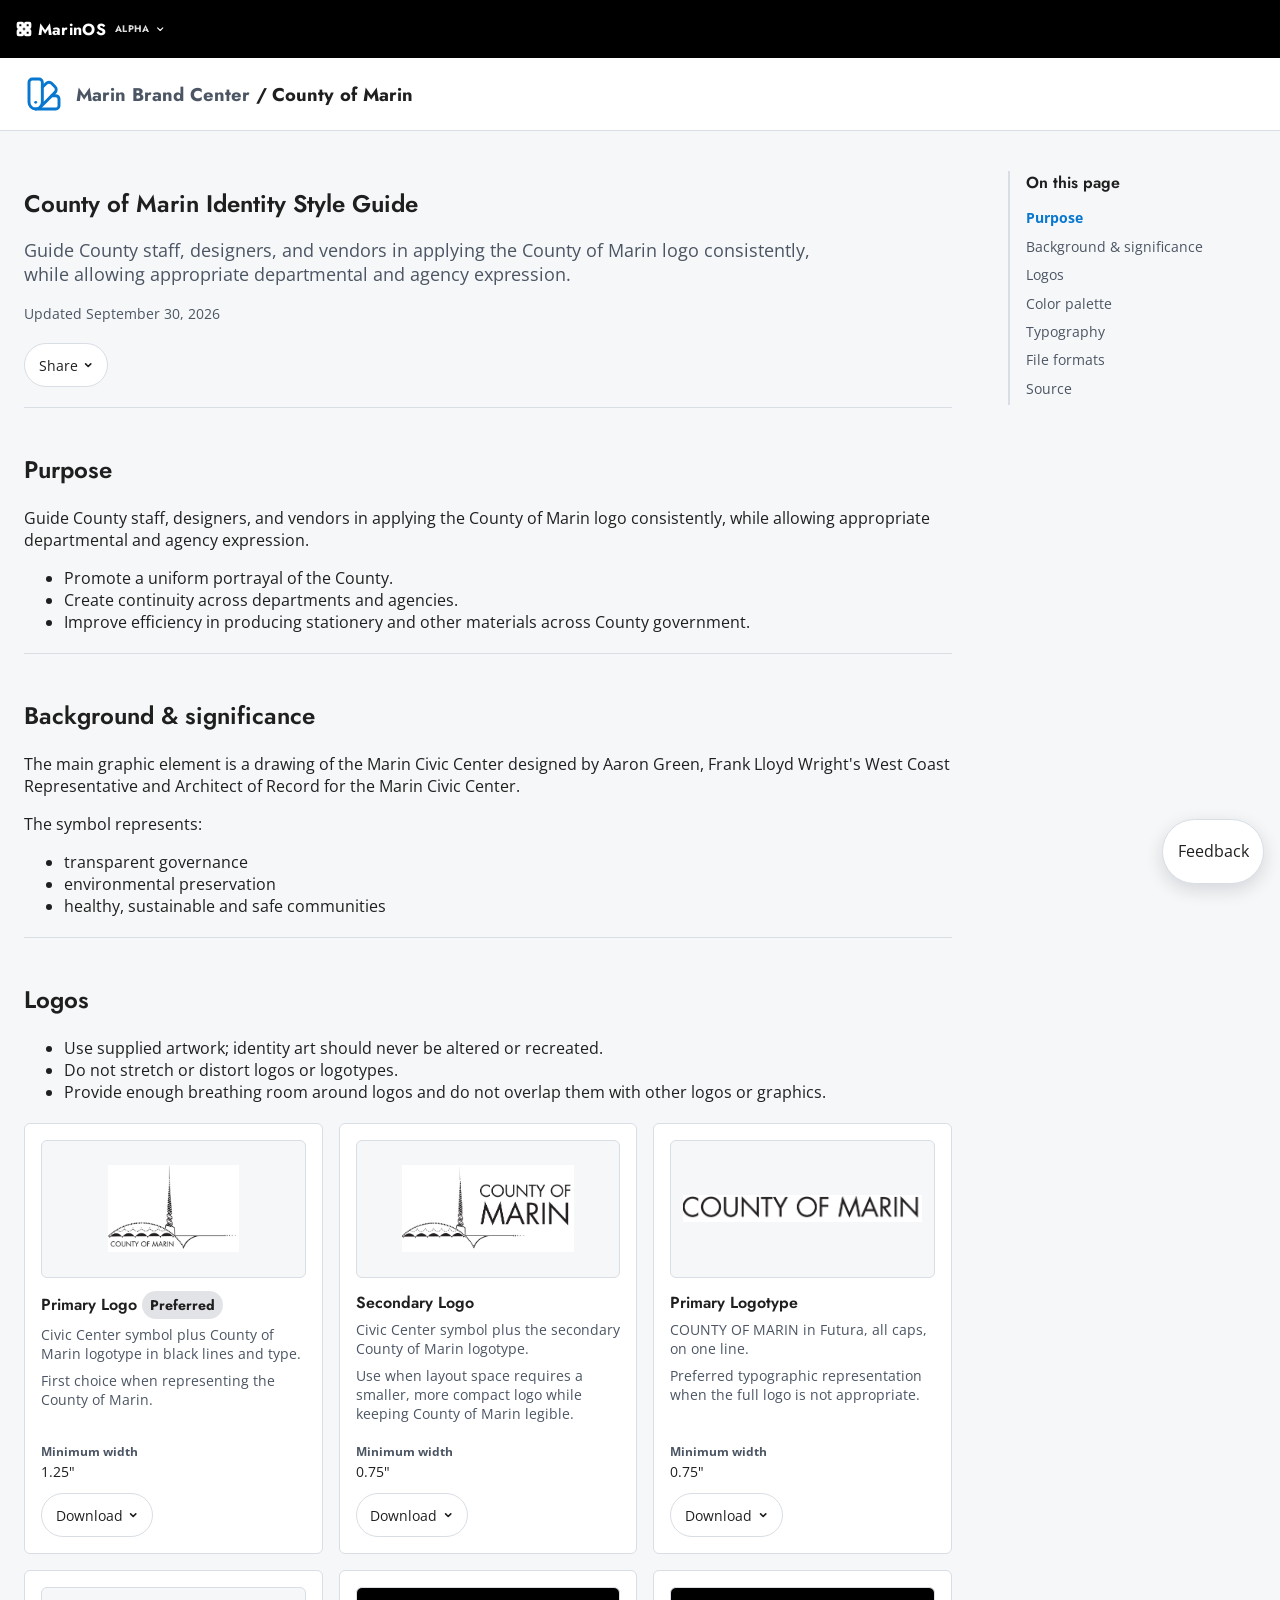
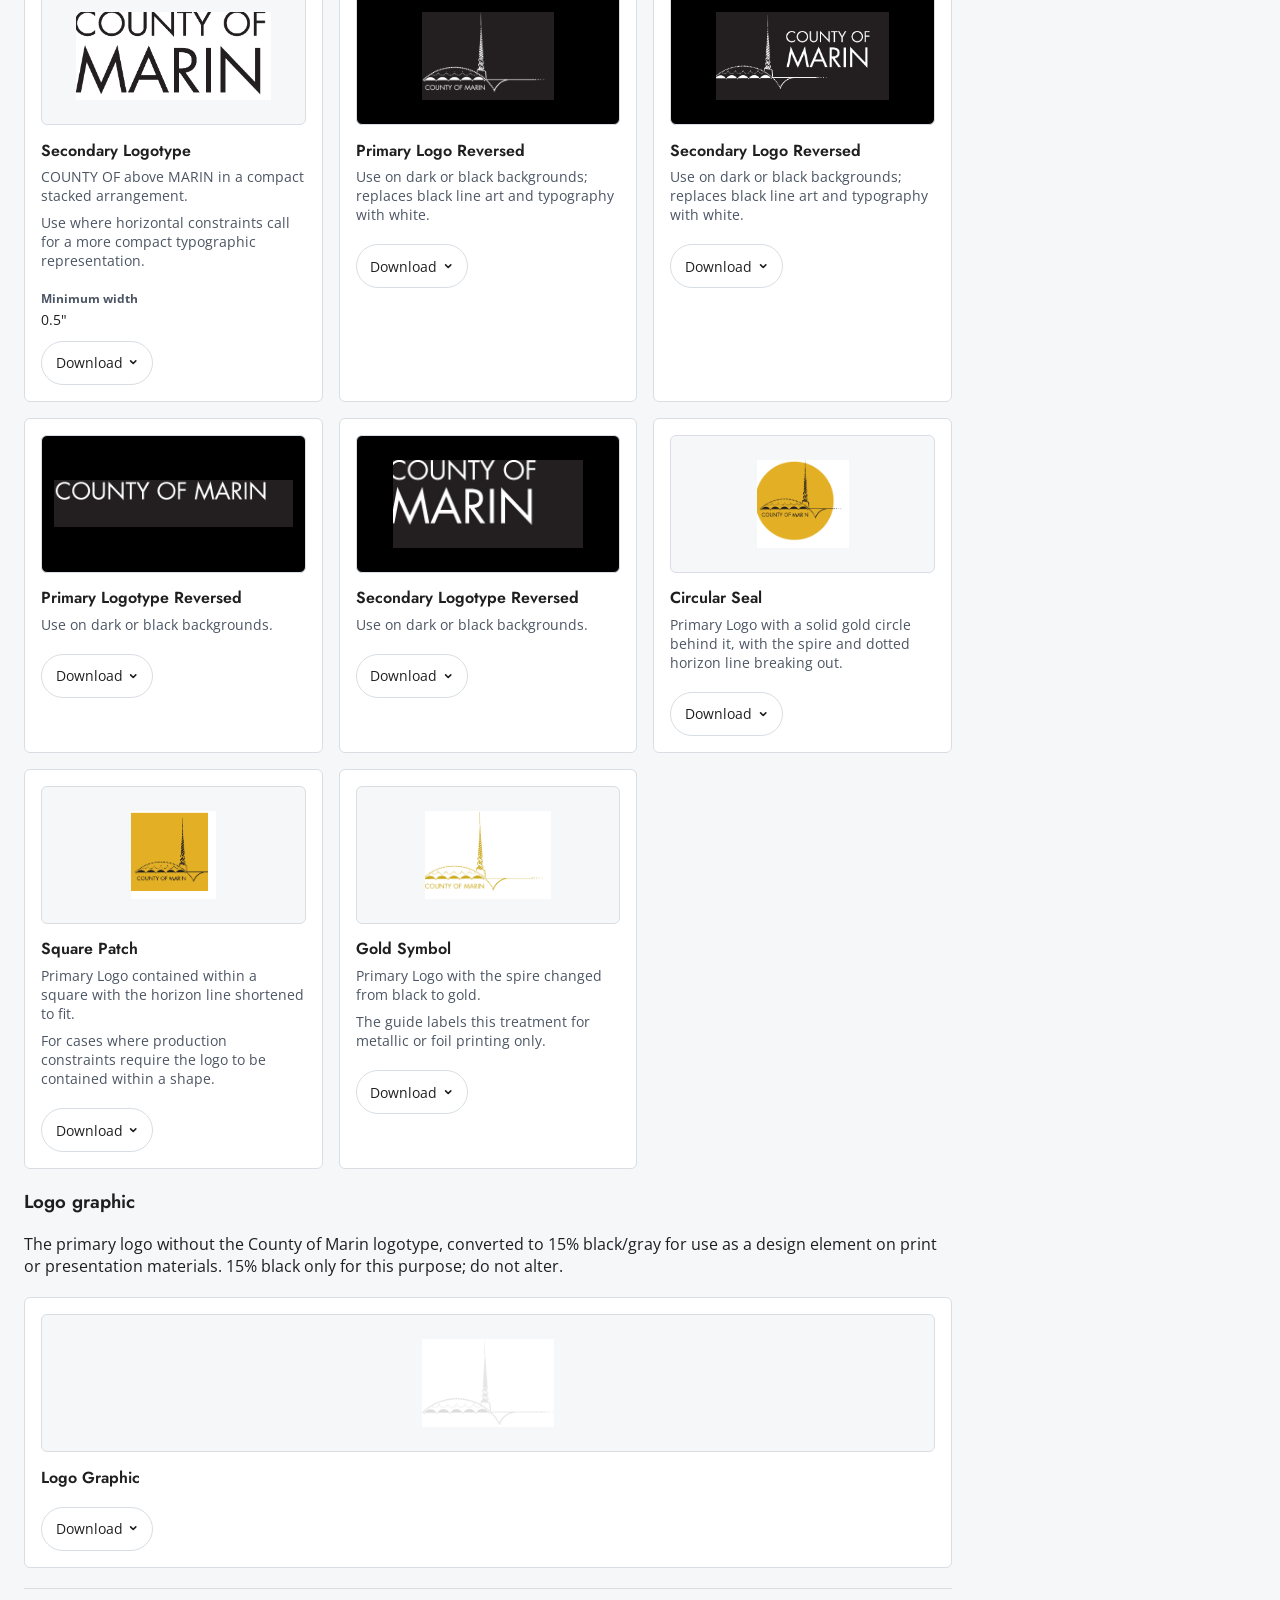
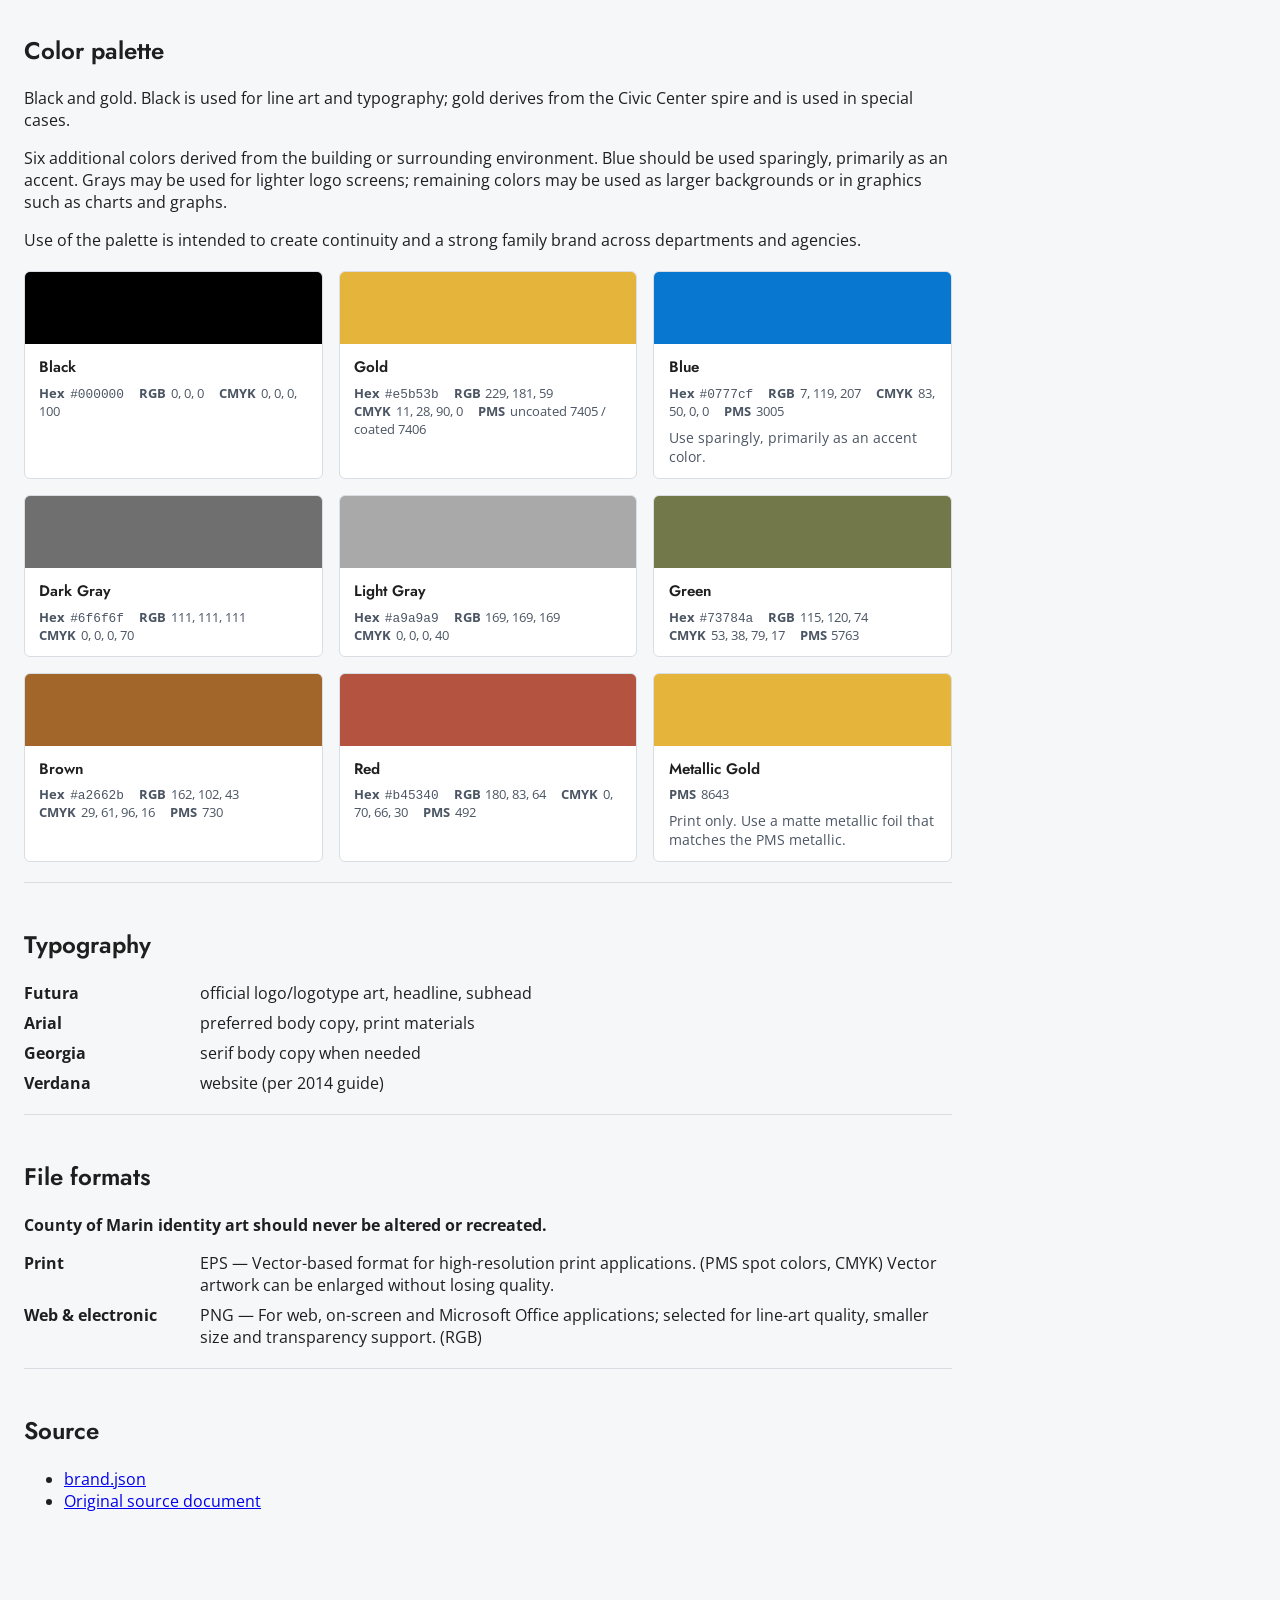
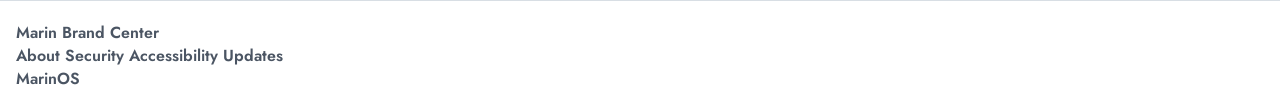
==== brands/county-of-marin/index.html @ 5fda163e "Add the Marin Brand Center app This app is a new home for Marin brand logos, colors, and fonts, buil" ====
<!doctype html>
<html lang="en">
  <head>
    <meta charset="utf-8">
    <meta name="viewport" content="width=device-width, initial-scale=1">
    <title>County of Marin | Marin Brand Center</title><link rel="icon" type="image/svg+xml" href="data:image/svg+xml,%3Csvg xmlns='http://www.w3.org/2000/svg' viewBox='0 0 48 48'%3E%3Crect width='48' height='48' rx='10' fill='%23000'/%3E%3Cg fill='none' stroke='%23e5b53b' stroke-width='3.2' stroke-linecap='round' stroke-linejoin='round' transform='translate(9,9) scale(1.25)'%3E%3Cpath d='M11 17a4 4 0 0 1-8 0V5a2 2 0 0 1 2-2h4a2 2 0 0 1 2 2Z'/%3E%3Cpath d='M16.7 13H19a2 2 0 0 1 2 2v4a2 2 0 0 1-2 2H7'/%3E%3Cpath d='M 7 17h.01'/%3E%3Cpath d='m11 8 2.3-2.3a2.4 2.4 0 0 1 3.404.004L18.6 7.6a2.4 2.4 0 0 1 .026 3.434L9.9 19.8'/%3E%3C/g%3E%3C/svg%3E">
    <meta name="description" content="Guide County staff, designers, and vendors in applying the County of Marin logo consistently, while allowing appropriate departmental and agency expression.">
    <link rel="stylesheet" href="../../vendor/pico.min.css">
    <link rel="stylesheet" href="../../shared/app-brand.css">
    <link rel="stylesheet" href="styles.css">
  </head>
  <body>
    <a class="skip-link" href="#main">Skip to main content</a>
    <div class="marinos-banner"><div class="marinos-banner__inner"><div class="menu marinos-menu"><button type="button" class="menu-toggle marinos-menu__toggle" aria-expanded="false" aria-controls="marinos-menu-panel"><span class="marinos-banner__icon" aria-hidden="true"><svg viewBox="0 0 24 24"><rect width="7" height="7" x="3" y="3" rx="1"/><rect width="7" height="7" x="14" y="3" rx="1"/><rect width="7" height="7" x="14" y="14" rx="1"/><rect width="7" height="7" x="3" y="14" rx="1"/></svg></span>MarinOS<sup>ALPHA</sup><svg class="menu-toggle__caret" aria-hidden="true" viewBox="0 0 24 24"><path d="m6 9 6 6 6-6"/></svg></button><div id="marinos-menu-panel" class="menu-panel marinos-menu__panel" hidden><a class="marinos-menu__all" href="https://marincountygov.github.io/marin-os/">Browse all in MarinOS</a></div></div></div></div>
    <header class="site-header"><div class="header-inner"><span class="docs-brand-icon" aria-hidden="true"><svg viewBox="0 0 24 24"><path d="M11 17a4 4 0 0 1-8 0V5a2 2 0 0 1 2-2h4a2 2 0 0 1 2 2Z"/><path d="M16.7 13H19a2 2 0 0 1 2 2v4a2 2 0 0 1-2 2H7"/><path d="M 7 17h.01"/><path d="m11 8 2.3-2.3a2.4 2.4 0 0 1 3.404.004L18.6 7.6a2.4 2.4 0 0 1 .026 3.434L9.9 19.8"/></svg></span><nav class="breadcrumb-nav" aria-label="Breadcrumb"><a href="../../index.html">Marin Brand Center</a> <span aria-hidden="true">/</span> County of Marin</nav></div></header>
    <main id="main" class="page" tabindex="-1">
      <div class="docs-layout">
        <article class="content">
          <h1 class="doc-title">County of Marin Identity Style Guide</h1>
          <p class="doc-description">Guide County staff, designers, and vendors in applying the County of Marin logo consistently, while allowing appropriate departmental and agency expression.</p>
          <p class="doc-updated">Updated September 30, 2026</p>
          <div class="doc-actions">
            <div class="menu">
              <button type="button" class="doc-action menu-toggle" aria-expanded="false" aria-controls="share-menu-panel">Share<svg class="menu-toggle__caret" aria-hidden="true" viewBox="0 0 16 16"><path d="M4 6l4 4 4-4"/></svg></button>
              <div id="share-menu-panel" class="menu-panel" hidden><button type="button" data-action="share">Copy link</button></div>
            </div>
            <span class="doc-action-status" role="status" aria-live="polite"></span>
          </div>

        <section class="section" id="overview">
          <h2>Purpose</h2>
          <p>Guide County staff, designers, and vendors in applying the County of Marin logo consistently, while allowing appropriate departmental and agency expression.</p>
          <ul>
            <li>Promote a uniform portrayal of the County.</li>
            <li>Create continuity across departments and agencies.</li>
            <li>Improve efficiency in producing stationery and other materials across County government.</li>
          </ul>
        </section>

        <section class="section" id="background">
          <h2>Background &amp; significance</h2>
          <p>The main graphic element is a drawing of the Marin Civic Center designed by Aaron Green, Frank Lloyd Wright's West Coast Representative and Architect of Record for the Marin Civic Center.</p>
          <p>The symbol represents:</p>
          <ul>
            <li>transparent governance</li>
            <li>environmental preservation</li>
            <li>healthy, sustainable and safe communities</li>
          </ul>
        </section>

        <section class="section" id="logos">
          <h2>Logos</h2>
          <ul>
            <li>Use supplied artwork; identity art should never be altered or recreated.</li>
            <li>Do not stretch or distort logos or logotypes.</li>
            <li>Provide enough breathing room around logos and do not overlap them with other logos or graphics.</li>
          </ul>
          <div class="logo-grid">
            <article class="logo-card">
              <div class="logo-card__preview">
                <img src="assets/reference-previews/primary-logo-reference.png" alt="Primary Logo preview" loading="lazy">
              </div>
              <h3>Primary Logo <span class="app-badge">Preferred</span></h3>
              <p>Civic Center symbol plus County of Marin logotype in black lines and type.</p>
              <p>First choice when representing the County of Marin.</p>
              <div class="logo-card__meta">
                <div class="logo-card__field"><span class="logo-card__label">Minimum width</span><span class="logo-card__value">1.25"</span></div>
              </div>
              
              <div class="menu logo-card__download">
                <button type="button" class="doc-action menu-toggle" aria-expanded="false" aria-controls="download-primary-logo-panel">Download<svg class="menu-toggle__caret" aria-hidden="true" viewBox="0 0 16 16"><path d="M4 6l4 4 4-4"/></svg></button>
                <div id="download-primary-logo-panel" class="menu-panel" hidden>
                  <a href="assets/reference-previews/primary-logo-reference.png" download aria-label="Download Primary Logo as PNG">PNG</a>
                </div>
              </div>
            </article>
            <article class="logo-card">
              <div class="logo-card__preview">
                <img src="assets/reference-previews/secondary-logo-reference.png" alt="Secondary Logo preview" loading="lazy">
              </div>
              <h3>Secondary Logo</h3>
              <p>Civic Center symbol plus the secondary County of Marin logotype.</p>
              <p>Use when layout space requires a smaller, more compact logo while keeping County of Marin legible.</p>
              <div class="logo-card__meta">
                <div class="logo-card__field"><span class="logo-card__label">Minimum width</span><span class="logo-card__value">0.75"</span></div>
              </div>
              
              <div class="menu logo-card__download">
                <button type="button" class="doc-action menu-toggle" aria-expanded="false" aria-controls="download-secondary-logo-panel">Download<svg class="menu-toggle__caret" aria-hidden="true" viewBox="0 0 16 16"><path d="M4 6l4 4 4-4"/></svg></button>
                <div id="download-secondary-logo-panel" class="menu-panel" hidden>
                  <a href="assets/reference-previews/secondary-logo-reference.png" download aria-label="Download Secondary Logo as PNG">PNG</a>
                </div>
              </div>
            </article>
            <article class="logo-card">
              <div class="logo-card__preview">
                <img src="assets/reference-previews/primary-logotype-reference.png" alt="Primary Logotype preview" loading="lazy">
              </div>
              <h3>Primary Logotype</h3>
              <p>COUNTY OF MARIN in Futura, all caps, on one line.</p>
              <p>Preferred typographic representation when the full logo is not appropriate.</p>
              <div class="logo-card__meta">
                <div class="logo-card__field"><span class="logo-card__label">Minimum width</span><span class="logo-card__value">0.75"</span></div>
              </div>
              
              <div class="menu logo-card__download">
                <button type="button" class="doc-action menu-toggle" aria-expanded="false" aria-controls="download-primary-logotype-panel">Download<svg class="menu-toggle__caret" aria-hidden="true" viewBox="0 0 16 16"><path d="M4 6l4 4 4-4"/></svg></button>
                <div id="download-primary-logotype-panel" class="menu-panel" hidden>
                  <a href="assets/reference-previews/primary-logotype-reference.png" download aria-label="Download Primary Logotype as PNG">PNG</a>
                </div>
              </div>
            </article>
            <article class="logo-card">
              <div class="logo-card__preview">
                <img src="assets/reference-previews/secondary-logotype-reference.png" alt="Secondary Logotype preview" loading="lazy">
              </div>
              <h3>Secondary Logotype</h3>
              <p>COUNTY OF above MARIN in a compact stacked arrangement.</p>
              <p>Use where horizontal constraints call for a more compact typographic representation.</p>
              <div class="logo-card__meta">
                <div class="logo-card__field"><span class="logo-card__label">Minimum width</span><span class="logo-card__value">0.5"</span></div>
              </div>
              
              <div class="menu logo-card__download">
                <button type="button" class="doc-action menu-toggle" aria-expanded="false" aria-controls="download-secondary-logotype-panel">Download<svg class="menu-toggle__caret" aria-hidden="true" viewBox="0 0 16 16"><path d="M4 6l4 4 4-4"/></svg></button>
                <div id="download-secondary-logotype-panel" class="menu-panel" hidden>
                  <a href="assets/reference-previews/secondary-logotype-reference.png" download aria-label="Download Secondary Logotype as PNG">PNG</a>
                </div>
              </div>
            </article>
            <article class="logo-card">
              <div class="logo-card__preview logo-card__preview--reversed">
                <img src="assets/reference-previews/primary-logo-reversed-reference.png" alt="Primary Logo Reversed preview" loading="lazy">
              </div>
              <h3>Primary Logo Reversed</h3>
              
              <p>Use on dark or black backgrounds; replaces black line art and typography with white.</p>
              
              <div class="menu logo-card__download">
                <button type="button" class="doc-action menu-toggle" aria-expanded="false" aria-controls="download-primary-logo-reversed-panel">Download<svg class="menu-toggle__caret" aria-hidden="true" viewBox="0 0 16 16"><path d="M4 6l4 4 4-4"/></svg></button>
                <div id="download-primary-logo-reversed-panel" class="menu-panel" hidden>
                  <a href="assets/reference-previews/primary-logo-reversed-reference.png" download aria-label="Download Primary Logo Reversed as PNG">PNG</a>
                </div>
              </div>
            </article>
            <article class="logo-card">
              <div class="logo-card__preview logo-card__preview--reversed">
                <img src="assets/reference-previews/secondary-logo-reversed-reference.png" alt="Secondary Logo Reversed preview" loading="lazy">
              </div>
              <h3>Secondary Logo Reversed</h3>
              
              <p>Use on dark or black backgrounds; replaces black line art and typography with white.</p>
              
              <div class="menu logo-card__download">
                <button type="button" class="doc-action menu-toggle" aria-expanded="false" aria-controls="download-secondary-logo-reversed-panel">Download<svg class="menu-toggle__caret" aria-hidden="true" viewBox="0 0 16 16"><path d="M4 6l4 4 4-4"/></svg></button>
                <div id="download-secondary-logo-reversed-panel" class="menu-panel" hidden>
                  <a href="assets/reference-previews/secondary-logo-reversed-reference.png" download aria-label="Download Secondary Logo Reversed as PNG">PNG</a>
                </div>
              </div>
            </article>
            <article class="logo-card">
              <div class="logo-card__preview logo-card__preview--reversed">
                <img src="assets/reference-previews/primary-logotype-reversed-reference.png" alt="Primary Logotype Reversed preview" loading="lazy">
              </div>
              <h3>Primary Logotype Reversed</h3>
              
              <p>Use on dark or black backgrounds.</p>
              
              <div class="menu logo-card__download">
                <button type="button" class="doc-action menu-toggle" aria-expanded="false" aria-controls="download-primary-logotype-reversed-panel">Download<svg class="menu-toggle__caret" aria-hidden="true" viewBox="0 0 16 16"><path d="M4 6l4 4 4-4"/></svg></button>
                <div id="download-primary-logotype-reversed-panel" class="menu-panel" hidden>
                  <a href="assets/reference-previews/primary-logotype-reversed-reference.png" download aria-label="Download Primary Logotype Reversed as PNG">PNG</a>
                </div>
              </div>
            </article>
            <article class="logo-card">
              <div class="logo-card__preview logo-card__preview--reversed">
                <img src="assets/reference-previews/secondary-logotype-reversed-reference.png" alt="Secondary Logotype Reversed preview" loading="lazy">
              </div>
              <h3>Secondary Logotype Reversed</h3>
              
              <p>Use on dark or black backgrounds.</p>
              
              <div class="menu logo-card__download">
                <button type="button" class="doc-action menu-toggle" aria-expanded="false" aria-controls="download-secondary-logotype-reversed-panel">Download<svg class="menu-toggle__caret" aria-hidden="true" viewBox="0 0 16 16"><path d="M4 6l4 4 4-4"/></svg></button>
                <div id="download-secondary-logotype-reversed-panel" class="menu-panel" hidden>
                  <a href="assets/reference-previews/secondary-logotype-reversed-reference.png" download aria-label="Download Secondary Logotype Reversed as PNG">PNG</a>
                </div>
              </div>
            </article>
            <article class="logo-card">
              <div class="logo-card__preview">
                <img src="assets/reference-previews/circular-seal-reference.png" alt="Circular Seal preview" loading="lazy">
              </div>
              <h3>Circular Seal</h3>
              <p>Primary Logo with a solid gold circle behind it, with the spire and dotted horizon line breaking out.</p>
              
              
              <div class="menu logo-card__download">
                <button type="button" class="doc-action menu-toggle" aria-expanded="false" aria-controls="download-circular-seal-panel">Download<svg class="menu-toggle__caret" aria-hidden="true" viewBox="0 0 16 16"><path d="M4 6l4 4 4-4"/></svg></button>
                <div id="download-circular-seal-panel" class="menu-panel" hidden>
                  <a href="assets/reference-previews/circular-seal-reference.png" download aria-label="Download Circular Seal as PNG">PNG</a>
                </div>
              </div>
            </article>
            <article class="logo-card">
              <div class="logo-card__preview">
                <img src="assets/reference-previews/square-patch-reference.png" alt="Square Patch preview" loading="lazy">
              </div>
              <h3>Square Patch</h3>
              <p>Primary Logo contained within a square with the horizon line shortened to fit.</p>
              <p>For cases where production constraints require the logo to be contained within a shape.</p>
              
              <div class="menu logo-card__download">
                <button type="button" class="doc-action menu-toggle" aria-expanded="false" aria-controls="download-square-patch-panel">Download<svg class="menu-toggle__caret" aria-hidden="true" viewBox="0 0 16 16"><path d="M4 6l4 4 4-4"/></svg></button>
                <div id="download-square-patch-panel" class="menu-panel" hidden>
                  <a href="assets/reference-previews/square-patch-reference.png" download aria-label="Download Square Patch as PNG">PNG</a>
                </div>
              </div>
            </article>
            <article class="logo-card">
              <div class="logo-card__preview">
                <img src="assets/reference-previews/gold-symbol-reference.png" alt="Gold Symbol preview" loading="lazy">
              </div>
              <h3>Gold Symbol</h3>
              <p>Primary Logo with the spire changed from black to gold.</p>
              <p>The guide labels this treatment for metallic or foil printing only.</p>
              
              <div class="menu logo-card__download">
                <button type="button" class="doc-action menu-toggle" aria-expanded="false" aria-controls="download-gold-symbol-panel">Download<svg class="menu-toggle__caret" aria-hidden="true" viewBox="0 0 16 16"><path d="M4 6l4 4 4-4"/></svg></button>
                <div id="download-gold-symbol-panel" class="menu-panel" hidden>
                  <a href="assets/reference-previews/gold-symbol-reference.png" download aria-label="Download Gold Symbol as PNG">PNG</a>
                </div>
              </div>
            </article>
          </div>
          <h3>Logo graphic</h3>
          <p>The primary logo without the County of Marin logotype, converted to 15% black/gray for use as a design element on print or presentation materials. 15% black only for this purpose; do not alter.</p>
          <div class="logo-grid">
            <article class="logo-card">
              <div class="logo-card__preview">
                <img src="assets/reference-previews/logo-graphic-reference.png" alt="Logo Graphic preview" loading="lazy">
              </div>
              <h3>Logo Graphic</h3>
              
              <div class="menu logo-card__download">
                <button type="button" class="doc-action menu-toggle" aria-expanded="false" aria-controls="download-logo-graphic-panel">Download<svg class="menu-toggle__caret" aria-hidden="true" viewBox="0 0 16 16"><path d="M4 6l4 4 4-4"/></svg></button>
                <div id="download-logo-graphic-panel" class="menu-panel" hidden>
                  <a href="assets/reference-previews/logo-graphic-reference.png" download aria-label="Download Logo Graphic as PNG">PNG</a>
                </div>
              </div>
            </article>
          </div>
        </section>

        <section class="section" id="colors">
          <h2>Color palette</h2>
          <p>Black and gold. Black is used for line art and typography; gold derives from the Civic Center spire and is used in special cases.</p>
          <p>Six additional colors derived from the building or surrounding environment. Blue should be used sparingly, primarily as an accent. Grays may be used for lighter logo screens; remaining colors may be used as larger backgrounds or in graphics such as charts and graphs.</p>
          <p>Use of the palette is intended to create continuity and a strong family brand across departments and agencies.</p>
          <div class="swatch-grid">
          <div class="swatch">
            <div class="swatch__block" style="background:#000000"></div>
            <div class="swatch__meta">
              <h3>Black</h3>
              <dl>
                <dt>Hex</dt><dd><code>#000000</code></dd>
                <dt>RGB</dt><dd>0, 0, 0</dd>
                <dt>CMYK</dt><dd>0, 0, 0, 100</dd>
                
              </dl>
              
            </div>
          </div>
          <div class="swatch">
            <div class="swatch__block" style="background:#e5b53b"></div>
            <div class="swatch__meta">
              <h3>Gold</h3>
              <dl>
                <dt>Hex</dt><dd><code>#e5b53b</code></dd>
                <dt>RGB</dt><dd>229, 181, 59</dd>
                <dt>CMYK</dt><dd>11, 28, 90, 0</dd>
                <dt>PMS</dt><dd>uncoated 7405 / coated 7406</dd>
              </dl>
              
            </div>
          </div>
          <div class="swatch">
            <div class="swatch__block" style="background:#0777cf"></div>
            <div class="swatch__meta">
              <h3>Blue</h3>
              <dl>
                <dt>Hex</dt><dd><code>#0777cf</code></dd>
                <dt>RGB</dt><dd>7, 119, 207</dd>
                <dt>CMYK</dt><dd>83, 50, 0, 0</dd>
                <dt>PMS</dt><dd>3005</dd>
              </dl>
              <p class="swatch__usage">Use sparingly, primarily as an accent color.</p>
            </div>
          </div>
          <div class="swatch">
            <div class="swatch__block" style="background:#6f6f6f"></div>
            <div class="swatch__meta">
              <h3>Dark Gray</h3>
              <dl>
                <dt>Hex</dt><dd><code>#6f6f6f</code></dd>
                <dt>RGB</dt><dd>111, 111, 111</dd>
                <dt>CMYK</dt><dd>0, 0, 0, 70</dd>
                
              </dl>
              
            </div>
          </div>
          <div class="swatch">
            <div class="swatch__block" style="background:#a9a9a9"></div>
            <div class="swatch__meta">
              <h3>Light Gray</h3>
              <dl>
                <dt>Hex</dt><dd><code>#a9a9a9</code></dd>
                <dt>RGB</dt><dd>169, 169, 169</dd>
                <dt>CMYK</dt><dd>0, 0, 0, 40</dd>
                
              </dl>
              
            </div>
          </div>
          <div class="swatch">
            <div class="swatch__block" style="background:#73784a"></div>
            <div class="swatch__meta">
              <h3>Green</h3>
              <dl>
                <dt>Hex</dt><dd><code>#73784a</code></dd>
                <dt>RGB</dt><dd>115, 120, 74</dd>
                <dt>CMYK</dt><dd>53, 38, 79, 17</dd>
                <dt>PMS</dt><dd>5763</dd>
              </dl>
              
            </div>
          </div>
          <div class="swatch">
            <div class="swatch__block" style="background:#a2662b"></div>
            <div class="swatch__meta">
              <h3>Brown</h3>
              <dl>
                <dt>Hex</dt><dd><code>#a2662b</code></dd>
                <dt>RGB</dt><dd>162, 102, 43</dd>
                <dt>CMYK</dt><dd>29, 61, 96, 16</dd>
                <dt>PMS</dt><dd>730</dd>
              </dl>
              
            </div>
          </div>
          <div class="swatch">
            <div class="swatch__block" style="background:#b45340"></div>
            <div class="swatch__meta">
              <h3>Red</h3>
              <dl>
                <dt>Hex</dt><dd><code>#b45340</code></dd>
                <dt>RGB</dt><dd>180, 83, 64</dd>
                <dt>CMYK</dt><dd>0, 70, 66, 30</dd>
                <dt>PMS</dt><dd>492</dd>
              </dl>
              
            </div>
          </div>
          <div class="swatch">
            <div class="swatch__block" style="background:#e5b53b"></div>
            <div class="swatch__meta">
              <h3>Metallic Gold</h3>
              <dl>
                <dt>PMS</dt><dd>8643</dd>
              </dl>
              <p class="swatch__usage">Print only. Use a matte metallic foil that matches the PMS metallic.</p>
            </div>
          </div>
          </div>
        </section>

        <section class="section" id="typography">
          <h2>Typography</h2>
          
          <dl class="details">
            <dt>Futura</dt><dd>official logo/logotype art, headline, subhead</dd>
            <dt>Arial</dt><dd>preferred body copy, print materials</dd>
            <dt>Georgia</dt><dd>serif body copy when needed</dd>
            <dt>Verdana</dt><dd>website (per 2014 guide)</dd>
          </dl>
        </section>

        <section class="section" id="file-formats">
          <h2>File formats</h2>
          <p><strong>County of Marin identity art should never be altered or recreated.</strong></p>
          <dl class="details">
            <dt>Print</dt><dd>EPS — Vector-based format for high-resolution print applications. (PMS spot colors, CMYK) Vector artwork can be enlarged without losing quality.</dd>
            <dt>Web &amp; electronic</dt><dd>PNG — For web, on-screen and Microsoft Office applications; selected for line-art quality, smaller size and transparency support. (RGB)</dd>
          </dl>
        </section>

        <section class="section" id="source">
          <h2>Source</h2>
          <ul>
            <li><a href="brand.json" download>brand.json</a></li>
            <li><a href="source-documents/county-of-marin-identity-style-guide-2014.pdf">Original source document</a></li>
            
          </ul>
        </section>
        </article>
        <aside class="toc" aria-label="On this page">
          <h2>On this page</h2>
          <ul>
            <li><a href="#overview">Purpose</a></li>
            <li><a href="#background">Background &amp; significance</a></li>
            <li><a href="#logos">Logos</a></li>
            <li><a href="#colors">Color palette</a></li>
            <li><a href="#typography">Typography</a></li>
            <li><a href="#file-formats">File formats</a></li>
            <li><a href="#source">Source</a></li>
          </ul>
        </aside>
      </div>
    </main>
    <footer class="app-footer" role="contentinfo">
      <div class="app-footer__inner">
        <div class="app-footer__local">
          <span class="app-footer__app-name">Marin Brand Center</span>
          <nav class="app-footer__nav" aria-label="Marin Brand Center information">
            <a href="../../index.html#about">About</a>
            <a href="../../index.html#security">Security</a>
            <a href="../../index.html#accessibility">Accessibility</a>
            <a href="../../index.html#updates">Updates</a>
          </nav>
        </div>
        <div class="app-footer__platform"><a href="https://marincountygov.github.io/marin-os/">MarinOS</a></div>
      </div>
    </footer>
    <a class="app-feedback" href="https://form.asana.com/?k=qVUT83d5DBmlDiIyi-WAyQ&amp;d=23133298259496" target="_blank" rel="noreferrer">Feedback</a>
    <script src="../../shared/app-shell.js"></script>
  </body>
</html>
---- vendor/pico.min.css ----
@charset "UTF-8";/*!
 * Pico CSS ✨ v2.1.1 (https://picocss.com)
 * Copyright 2019-2025 - Licensed under MIT
 */:host,:root{--pico-font-family-emoji:"Apple Color Emoji","Segoe UI Emoji","Segoe UI Symbol","Noto Color Emoji";--pico-font-family-sans-serif:system-ui,"Segoe UI",Roboto,Oxygen,Ubuntu,Cantarell,Helvetica,Arial,"Helvetica Neue",sans-serif,var(--pico-font-family-emoji);--pico-font-family-monospace:ui-monospace,SFMono-Regular,"SF Mono",Menlo,Consolas,"Liberation Mono",monospace,var(--pico-font-family-emoji);--pico-font-family:var(--pico-font-family-sans-serif);--pico-line-height:1.5;--pico-font-weight:400;--pico-font-size:100%;--pico-text-underline-offset:0.1rem;--pico-border-radius:0.25rem;--pico-border-width:0.0625rem;--pico-outline-width:0.125rem;--pico-transition:0.2s ease-in-out;--pico-spacing:1rem;--pico-typography-spacing-vertical:1rem;--pico-block-spacing-vertical:var(--pico-spacing);--pico-block-spacing-horizontal:var(--pico-spacing);--pico-grid-column-gap:var(--pico-spacing);--pico-grid-row-gap:var(--pico-spacing);--pico-form-element-spacing-vertical:0.75rem;--pico-form-element-spacing-horizontal:1rem;--pico-group-box-shadow:0 0 0 rgba(0, 0, 0, 0);--pico-group-box-shadow-focus-with-button:0 0 0 var(--pico-outline-width) var(--pico-primary-focus);--pico-group-box-shadow-focus-with-input:0 0 0 0.0625rem var(--pico-form-element-border-color);--pico-modal-overlay-backdrop-filter:blur(0.375rem);--pico-nav-element-spacing-vertical:1rem;--pico-nav-element-spacing-horizontal:0.5rem;--pico-nav-link-spacing-vertical:0.5rem;--pico-nav-link-spacing-horizontal:0.5rem;--pico-nav-breadcrumb-divider:">";--pico-icon-checkbox:url("data:image/svg+xml,%3Csvg xmlns='http://www.w3.org/2000/svg' width='24' height='24' viewBox='0 0 24 24' fill='none' stroke='rgb(255, 255, 255)' stroke-width='4' stroke-linecap='round' stroke-linejoin='round'%3E%3Cpolyline points='20 6 9 17 4 12'%3E%3C/polyline%3E%3C/svg%3E");--pico-icon-minus:url("data:image/svg+xml,%3Csvg xmlns='http://www.w3.org/2000/svg' width='24' height='24' viewBox='0 0 24 24' fill='none' stroke='rgb(255, 255, 255)' stroke-width='4' stroke-linecap='round' stroke-linejoin='round'%3E%3Cline x1='5' y1='12' x2='19' y2='12'%3E%3C/line%3E%3C/svg%3E");--pico-icon-chevron:url("data:image/svg+xml,%3Csvg xmlns='http://www.w3.org/2000/svg' width='24' height='24' viewBox='0 0 24 24' fill='none' stroke='rgb(136, 145, 164)' stroke-width='2' stroke-linecap='round' stroke-linejoin='round'%3E%3Cpolyline points='6 9 12 15 18 9'%3E%3C/polyline%3E%3C/svg%3E");--pico-icon-date:url("data:image/svg+xml,%3Csvg xmlns='http://www.w3.org/2000/svg' width='24' height='24' viewBox='0 0 24 24' fill='none' stroke='rgb(136, 145, 164)' stroke-width='2' stroke-linecap='round' stroke-linejoin='round'%3E%3Crect x='3' y='4' width='18' height='18' rx='2' ry='2'%3E%3C/rect%3E%3Cline x1='16' y1='2' x2='16' y2='6'%3E%3C/line%3E%3Cline x1='8' y1='2' x2='8' y2='6'%3E%3C/line%3E%3Cline x1='3' y1='10' x2='21' y2='10'%3E%3C/line%3E%3C/svg%3E");--pico-icon-time:url("data:image/svg+xml,%3Csvg xmlns='http://www.w3.org/2000/svg' width='24' height='24' viewBox='0 0 24 24' fill='none' stroke='rgb(136, 145, 164)' stroke-width='2' stroke-linecap='round' stroke-linejoin='round'%3E%3Ccircle cx='12' cy='12' r='10'%3E%3C/circle%3E%3Cpolyline points='12 6 12 12 16 14'%3E%3C/polyline%3E%3C/svg%3E");--pico-icon-search:url("data:image/svg+xml,%3Csvg xmlns='http://www.w3.org/2000/svg' width='24' height='24' viewBox='0 0 24 24' fill='none' stroke='rgb(136, 145, 164)' stroke-width='1.5' stroke-linecap='round' stroke-linejoin='round'%3E%3Ccircle cx='11' cy='11' r='8'%3E%3C/circle%3E%3Cline x1='21' y1='21' x2='16.65' y2='16.65'%3E%3C/line%3E%3C/svg%3E");--pico-icon-close:url("data:image/svg+xml,%3Csvg xmlns='http://www.w3.org/2000/svg' width='24' height='24' viewBox='0 0 24 24' fill='none' stroke='rgb(136, 145, 164)' stroke-width='3' stroke-linecap='round' stroke-linejoin='round'%3E%3Cline x1='18' y1='6' x2='6' y2='18'%3E%3C/line%3E%3Cline x1='6' y1='6' x2='18' y2='18'%3E%3C/line%3E%3C/svg%3E");--pico-icon-loading:url("data:image/svg+xml,%3Csvg fill='none' height='24' width='24' viewBox='0 0 24 24' xmlns='http://www.w3.org/2000/svg' %3E%3Cstyle%3E g %7B animation: rotate 2s linear infinite; transform-origin: center center; %7D circle %7B stroke-dasharray: 75,100; stroke-dashoffset: -5; animation: dash 1.5s ease-in-out infinite; stroke-linecap: round; %7D @keyframes rotate %7B 0%25 %7B transform: rotate(0deg); %7D 100%25 %7B transform: rotate(360deg); %7D %7D @keyframes dash %7B 0%25 %7B stroke-dasharray: 1,100; stroke-dashoffset: 0; %7D 50%25 %7B stroke-dasharray: 44.5,100; stroke-dashoffset: -17.5; %7D 100%25 %7B stroke-dasharray: 44.5,100; stroke-dashoffset: -62; %7D %7D %3C/style%3E%3Cg%3E%3Ccircle cx='12' cy='12' r='10' fill='none' stroke='rgb(136, 145, 164)' stroke-width='4' /%3E%3C/g%3E%3C/svg%3E")}@media (min-width:576px){:host,:root{--pico-font-size:106.25%}}@media (min-width:768px){:host,:root{--pico-font-size:112.5%}}@media (min-width:1024px){:host,:root{--pico-font-size:118.75%}}@media (min-width:1280px){:host,:root{--pico-font-size:125%}}@media (min-width:1536px){:host,:root{--pico-font-size:131.25%}}a{--pico-text-decoration:underline}a.contrast,a.secondary{--pico-text-decoration:underline}small{--pico-font-size:0.875em}h1,h2,h3,h4,h5,h6{--pico-font-weight:700}h1{--pico-font-size:2rem;--pico-line-height:1.125;--pico-typography-spacing-top:3rem}h2{--pico-font-size:1.75rem;--pico-line-height:1.15;--pico-typography-spacing-top:2.625rem}h3{--pico-font-size:1.5rem;--pico-line-height:1.175;--pico-typography-spacing-top:2.25rem}h4{--pico-font-size:1.25rem;--pico-line-height:1.2;--pico-typography-spacing-top:1.874rem}h5{--pico-font-size:1.125rem;--pico-line-height:1.225;--pico-typography-spacing-top:1.6875rem}h6{--pico-font-size:1rem;--pico-line-height:1.25;--pico-typography-spacing-top:1.5rem}tfoot td,tfoot th,thead td,thead th{--pico-font-weight:600;--pico-border-width:0.1875rem}code,kbd,pre,samp{--pico-font-family:var(--pico-font-family-monospace)}kbd{--pico-font-weight:bolder}:where(select,textarea),input:not([type=submit],[type=button],[type=reset],[type=checkbox],[type=radio],[type=file]){--pico-outline-width:0.0625rem}[type=search]{--pico-border-radius:5rem}[type=checkbox],[type=radio]{--pico-border-width:0.125rem}[type=checkbox][role=switch]{--pico-border-width:0.1875rem}details.dropdown summary:not([role=button]){--pico-outline-width:0.0625rem}nav details.dropdown summary:focus-visible{--pico-outline-width:0.125rem}[role=search]{--pico-border-radius:5rem}[role=group]:has(button.secondary:focus,[type=submit].secondary:focus,[type=button].secondary:focus,[role=button].secondary:focus),[role=search]:has(button.secondary:focus,[type=submit].secondary:focus,[type=button].secondary:focus,[role=button].secondary:focus){--pico-group-box-shadow-focus-with-button:0 0 0 var(--pico-outline-width) var(--pico-secondary-focus)}[role=group]:has(button.contrast:focus,[type=submit].contrast:focus,[type=button].contrast:focus,[role=button].contrast:focus),[role=search]:has(button.contrast:focus,[type=submit].contrast:focus,[type=button].contrast:focus,[role=button].contrast:focus){--pico-group-box-shadow-focus-with-button:0 0 0 var(--pico-outline-width) var(--pico-contrast-focus)}[role=group] [role=button],[role=group] [type=button],[role=group] [type=submit],[role=group] button,[role=search] [role=button],[role=search] [type=button],[role=search] [type=submit],[role=search] button{--pico-form-element-spacing-horizontal:2rem}details summary[role=button]:not(.outline)::after{filter:brightness(0) invert(1)}[aria-busy=true]:not(input,select,textarea):is(button,[type=submit],[type=button],[type=reset],[role=button]):not(.outline)::before{filter:brightness(0) invert(1)}:host(:not([data-theme=dark])),:root:not([data-theme=dark]),[data-theme=light]{color-scheme:light;--pico-background-color:#fff;--pico-color:#373c44;--pico-text-selection-color:rgba(2, 154, 232, 0.25);--pico-muted-color:#646b79;--pico-muted-border-color:rgb(231, 234, 239.5);--pico-primary:#0172ad;--pico-primary-background:#0172ad;--pico-primary-border:var(--pico-primary-background);--pico-primary-underline:rgba(1, 114, 173, 0.5);--pico-primary-hover:#015887;--pico-primary-hover-background:#02659a;--pico-primary-hover-border:var(--pico-primary-hover-background);--pico-primary-hover-underline:var(--pico-primary-hover);--pico-primary-focus:rgba(2, 154, 232, 0.5);--pico-primary-inverse:#fff;--pico-secondary:#5d6b89;--pico-secondary-background:#525f7a;--pico-secondary-border:var(--pico-secondary-background);--pico-secondary-underline:rgba(93, 107, 137, 0.5);--pico-secondary-hover:#48536b;--pico-secondary-hover-background:#48536b;--pico-secondary-hover-border:var(--pico-secondary-hover-background);--pico-secondary-hover-underline:var(--pico-secondary-hover);--pico-secondary-focus:rgba(93, 107, 137, 0.25);--pico-secondary-inverse:#fff;--pico-contrast:#181c25;--pico-contrast-background:#181c25;--pico-contrast-border:var(--pico-contrast-background);--pico-contrast-underline:rgba(24, 28, 37, 0.5);--pico-contrast-hover:#000;--pico-contrast-hover-background:#000;--pico-contrast-hover-border:var(--pico-contrast-hover-background);--pico-contrast-hover-underline:var(--pico-secondary-hover);--pico-contrast-focus:rgba(93, 107, 137, 0.25);--pico-contrast-inverse:#fff;--pico-box-shadow:0.0145rem 0.029rem 0.174rem rgba(129, 145, 181, 0.01698),0.0335rem 0.067rem 0.402rem rgba(129, 145, 181, 0.024),0.0625rem 0.125rem 0.75rem rgba(129, 145, 181, 0.03),0.1125rem 0.225rem 1.35rem rgba(129, 145, 181, 0.036),0.2085rem 0.417rem 2.502rem rgba(129, 145, 181, 0.04302),0.5rem 1rem 6rem rgba(129, 145, 181, 0.06),0 0 0 0.0625rem rgba(129, 145, 181, 0.015);--pico-h1-color:#2d3138;--pico-h2-color:#373c44;--pico-h3-color:#424751;--pico-h4-color:#4d535e;--pico-h5-color:#5c6370;--pico-h6-color:#646b79;--pico-mark-background-color:rgb(252.5, 230.5, 191.5);--pico-mark-color:#0f1114;--pico-ins-color:rgb(28.5, 105.5, 84);--pico-del-color:rgb(136, 56.5, 53);--pico-blockquote-border-color:var(--pico-muted-border-color);--pico-blockquote-footer-color:var(--pico-muted-color);--pico-button-box-shadow:0 0 0 rgba(0, 0, 0, 0);--pico-button-hover-box-shadow:0 0 0 rgba(0, 0, 0, 0);--pico-table-border-color:var(--pico-muted-border-color);--pico-table-row-stripped-background-color:rgba(111, 120, 135, 0.0375);--pico-code-background-color:rgb(243, 244.5, 246.75);--pico-code-color:#646b79;--pico-code-kbd-background-color:var(--pico-color);--pico-code-kbd-color:var(--pico-background-color);--pico-form-element-background-color:rgb(251, 251.5, 252.25);--pico-form-element-selected-background-color:#dfe3eb;--pico-form-element-border-color:#cfd5e2;--pico-form-element-color:#23262c;--pico-form-element-placeholder-color:var(--pico-muted-color);--pico-form-element-active-background-color:#fff;--pico-form-element-active-border-color:var(--pico-primary-border);--pico-form-element-focus-color:var(--pico-primary-border);--pico-form-element-disabled-opacity:0.5;--pico-form-element-invalid-border-color:rgb(183.5, 105.5, 106.5);--pico-form-element-invalid-active-border-color:rgb(200.25, 79.25, 72.25);--pico-form-element-invalid-focus-color:var(--pico-form-element-invalid-active-border-color);--pico-form-element-valid-border-color:rgb(76, 154.5, 137.5);--pico-form-element-valid-active-border-color:rgb(39, 152.75, 118.75);--pico-form-element-valid-focus-color:var(--pico-form-element-valid-active-border-color);--pico-switch-background-color:#bfc7d9;--pico-switch-checked-background-color:var(--pico-primary-background);--pico-switch-color:#fff;--pico-switch-thumb-box-shadow:0 0 0 rgba(0, 0, 0, 0);--pico-range-border-color:#dfe3eb;--pico-range-active-border-color:#bfc7d9;--pico-range-thumb-border-color:var(--pico-background-color);--pico-range-thumb-color:var(--pico-secondary-background);--pico-range-thumb-active-color:var(--pico-primary-background);--pico-accordion-border-color:var(--pico-muted-border-color);--pico-accordion-active-summary-color:var(--pico-primary-hover);--pico-accordion-close-summary-color:var(--pico-color);--pico-accordion-open-summary-color:var(--pico-muted-color);--pico-card-background-color:var(--pico-background-color);--pico-card-border-color:var(--pico-muted-border-color);--pico-card-box-shadow:var(--pico-box-shadow);--pico-card-sectioning-background-color:rgb(251, 251.5, 252.25);--pico-dropdown-background-color:#fff;--pico-dropdown-border-color:#eff1f4;--pico-dropdown-box-shadow:var(--pico-box-shadow);--pico-dropdown-color:var(--pico-color);--pico-dropdown-hover-background-color:#eff1f4;--pico-loading-spinner-opacity:0.5;--pico-modal-overlay-background-color:rgba(232, 234, 237, 0.75);--pico-progress-background-color:#dfe3eb;--pico-progress-color:var(--pico-primary-background);--pico-tooltip-background-color:var(--pico-contrast-background);--pico-tooltip-color:var(--pico-contrast-inverse);--pico-icon-valid:url("data:image/svg+xml,%3Csvg xmlns='http://www.w3.org/2000/svg' width='24' height='24' viewBox='0 0 24 24' fill='none' stroke='rgb(76, 154.5, 137.5)' stroke-width='2' stroke-linecap='round' stroke-linejoin='round'%3E%3Cpolyline points='20 6 9 17 4 12'%3E%3C/polyline%3E%3C/svg%3E");--pico-icon-invalid:url("data:image/svg+xml,%3Csvg xmlns='http://www.w3.org/2000/svg' width='24' height='24' viewBox='0 0 24 24' fill='none' stroke='rgb(200.25, 79.25, 72.25)' stroke-width='2' stroke-linecap='round' stroke-linejoin='round'%3E%3Ccircle cx='12' cy='12' r='10'%3E%3C/circle%3E%3Cline x1='12' y1='8' x2='12' y2='12'%3E%3C/line%3E%3Cline x1='12' y1='16' x2='12.01' y2='16'%3E%3C/line%3E%3C/svg%3E")}:host(:not([data-theme=dark])) input:is([type=submit],[type=button],[type=reset],[type=checkbox],[type=radio],[type=file]),:root:not([data-theme=dark]) input:is([type=submit],[type=button],[type=reset],[type=checkbox],[type=radio],[type=file]),[data-theme=light] input:is([type=submit],[type=button],[type=reset],[type=checkbox],[type=radio],[type=file]){--pico-form-element-focus-color:var(--pico-primary-focus)}@media only screen and (prefers-color-scheme:dark){:host(:not([data-theme])),:root:not([data-theme]){color-scheme:dark;--pico-background-color:rgb(19, 22.5, 30.5);--pico-color:#c2c7d0;--pico-text-selection-color:rgba(1, 170, 255, 0.1875);--pico-muted-color:#7b8495;--pico-muted-border-color:#202632;--pico-primary:#01aaff;--pico-primary-background:#0172ad;--pico-primary-border:var(--pico-primary-background);--pico-primary-underline:rgba(1, 170, 255, 0.5);--pico-primary-hover:#79c0ff;--pico-primary-hover-background:#017fc0;--pico-primary-hover-border:var(--pico-primary-hover-background);--pico-primary-hover-underline:var(--pico-primary-hover);--pico-primary-focus:rgba(1, 170, 255, 0.375);--pico-primary-inverse:#fff;--pico-secondary:#969eaf;--pico-secondary-background:#525f7a;--pico-secondary-border:var(--pico-secondary-background);--pico-secondary-underline:rgba(150, 158, 175, 0.5);--pico-secondary-hover:#b3b9c5;--pico-secondary-hover-background:#5d6b89;--pico-secondary-hover-border:var(--pico-secondary-hover-background);--pico-secondary-hover-underline:var(--pico-secondary-hover);--pico-secondary-focus:rgba(144, 158, 190, 0.25);--pico-secondary-inverse:#fff;--pico-contrast:#dfe3eb;--pico-contrast-background:#eff1f4;--pico-contrast-border:var(--pico-contrast-background);--pico-contrast-underline:rgba(223, 227, 235, 0.5);--pico-contrast-hover:#fff;--pico-contrast-hover-background:#fff;--pico-contrast-hover-border:var(--pico-contrast-hover-background);--pico-contrast-hover-underline:var(--pico-contrast-hover);--pico-contrast-focus:rgba(207, 213, 226, 0.25);--pico-contrast-inverse:#000;--pico-box-shadow:0.0145rem 0.029rem 0.174rem rgba(7, 8.5, 12, 0.01698),0.0335rem 0.067rem 0.402rem rgba(7, 8.5, 12, 0.024),0.0625rem 0.125rem 0.75rem rgba(7, 8.5, 12, 0.03),0.1125rem 0.225rem 1.35rem rgba(7, 8.5, 12, 0.036),0.2085rem 0.417rem 2.502rem rgba(7, 8.5, 12, 0.04302),0.5rem 1rem 6rem rgba(7, 8.5, 12, 0.06),0 0 0 0.0625rem rgba(7, 8.5, 12, 0.015);--pico-h1-color:#f0f1f3;--pico-h2-color:#e0e3e7;--pico-h3-color:#c2c7d0;--pico-h4-color:#b3b9c5;--pico-h5-color:#a4acba;--pico-h6-color:#8891a4;--pico-mark-background-color:#014063;--pico-mark-color:#fff;--pico-ins-color:#62af9a;--pico-del-color:rgb(205.5, 126, 123);--pico-blockquote-border-color:var(--pico-muted-border-color);--pico-blockquote-footer-color:var(--pico-muted-color);--pico-button-box-shadow:0 0 0 rgba(0, 0, 0, 0);--pico-button-hover-box-shadow:0 0 0 rgba(0, 0, 0, 0);--pico-table-border-color:var(--pico-muted-border-color);--pico-table-row-stripped-background-color:rgba(111, 120, 135, 0.0375);--pico-code-background-color:rgb(26, 30.5, 40.25);--pico-code-color:#8891a4;--pico-code-kbd-background-color:var(--pico-color);--pico-code-kbd-color:var(--pico-background-color);--pico-form-element-background-color:rgb(28, 33, 43.5);--pico-form-element-selected-background-color:#2a3140;--pico-form-element-border-color:#2a3140;--pico-form-element-color:#e0e3e7;--pico-form-element-placeholder-color:#8891a4;--pico-form-element-active-background-color:rgb(26, 30.5, 40.25);--pico-form-element-active-border-color:var(--pico-primary-border);--pico-form-element-focus-color:var(--pico-primary-border);--pico-form-element-disabled-opacity:0.5;--pico-form-element-invalid-border-color:rgb(149.5, 74, 80);--pico-form-element-invalid-active-border-color:rgb(183.25, 63.5, 59);--pico-form-element-invalid-focus-color:var(--pico-form-element-invalid-active-border-color);--pico-form-element-valid-border-color:#2a7b6f;--pico-form-element-valid-active-border-color:rgb(22, 137, 105.5);--pico-form-element-valid-focus-color:var(--pico-form-element-valid-active-border-color);--pico-switch-background-color:#333c4e;--pico-switch-checked-background-color:var(--pico-primary-background);--pico-switch-color:#fff;--pico-switch-thumb-box-shadow:0 0 0 rgba(0, 0, 0, 0);--pico-range-border-color:#202632;--pico-range-active-border-color:#2a3140;--pico-range-thumb-border-color:var(--pico-background-color);--pico-range-thumb-color:var(--pico-secondary-background);--pico-range-thumb-active-color:var(--pico-primary-background);--pico-accordion-border-color:var(--pico-muted-border-color);--pico-accordion-active-summary-color:var(--pico-primary-hover);--pico-accordion-close-summary-color:var(--pico-color);--pico-accordion-open-summary-color:var(--pico-muted-color);--pico-card-background-color:#181c25;--pico-card-border-color:var(--pico-card-background-color);--pico-card-box-shadow:var(--pico-box-shadow);--pico-card-sectioning-background-color:rgb(26, 30.5, 40.25);--pico-dropdown-background-color:#181c25;--pico-dropdown-border-color:#202632;--pico-dropdown-box-shadow:var(--pico-box-shadow);--pico-dropdown-color:var(--pico-color);--pico-dropdown-hover-background-color:#202632;--pico-loading-spinner-opacity:0.5;--pico-modal-overlay-background-color:rgba(7.5, 8.5, 10, 0.75);--pico-progress-background-color:#202632;--pico-progress-color:var(--pico-primary-background);--pico-tooltip-background-color:var(--pico-contrast-background);--pico-tooltip-color:var(--pico-contrast-inverse);--pico-icon-valid:url("data:image/svg+xml,%3Csvg xmlns='http://www.w3.org/2000/svg' width='24' height='24' viewBox='0 0 24 24' fill='none' stroke='rgb(42, 123, 111)' stroke-width='2' stroke-linecap='round' stroke-linejoin='round'%3E%3Cpolyline points='20 6 9 17 4 12'%3E%3C/polyline%3E%3C/svg%3E");--pico-icon-invalid:url("data:image/svg+xml,%3Csvg xmlns='http://www.w3.org/2000/svg' width='24' height='24' viewBox='0 0 24 24' fill='none' stroke='rgb(149.5, 74, 80)' stroke-width='2' stroke-linecap='round' stroke-linejoin='round'%3E%3Ccircle cx='12' cy='12' r='10'%3E%3C/circle%3E%3Cline x1='12' y1='8' x2='12' y2='12'%3E%3C/line%3E%3Cline x1='12' y1='16' x2='12.01' y2='16'%3E%3C/line%3E%3C/svg%3E")}:host(:not([data-theme])) input:is([type=submit],[type=button],[type=reset],[type=checkbox],[type=radio],[type=file]),:root:not([data-theme]) input:is([type=submit],[type=button],[type=reset],[type=checkbox],[type=radio],[type=file]){--pico-form-element-focus-color:var(--pico-primary-focus)}:host(:not([data-theme])) details summary[role=button].contrast:not(.outline)::after,:root:not([data-theme]) details summary[role=button].contrast:not(.outline)::after{filter:brightness(0)}:host(:not([data-theme])) [aria-busy=true]:not(input,select,textarea).contrast:is(button,[type=submit],[type=button],[type=reset],[role=button]):not(.outline)::before,:root:not([data-theme]) [aria-busy=true]:not(input,select,textarea).contrast:is(button,[type=submit],[type=button],[type=reset],[role=button]):not(.outline)::before{filter:brightness(0)}}[data-theme=dark]{color-scheme:dark;--pico-background-color:rgb(19, 22.5, 30.5);--pico-color:#c2c7d0;--pico-text-selection-color:rgba(1, 170, 255, 0.1875);--pico-muted-color:#7b8495;--pico-muted-border-color:#202632;--pico-primary:#01aaff;--pico-primary-background:#0172ad;--pico-primary-border:var(--pico-primary-background);--pico-primary-underline:rgba(1, 170, 255, 0.5);--pico-primary-hover:#79c0ff;--pico-primary-hover-background:#017fc0;--pico-primary-hover-border:var(--pico-primary-hover-background);--pico-primary-hover-underline:var(--pico-primary-hover);--pico-primary-focus:rgba(1, 170, 255, 0.375);--pico-primary-inverse:#fff;--pico-secondary:#969eaf;--pico-secondary-background:#525f7a;--pico-secondary-border:var(--pico-secondary-background);--pico-secondary-underline:rgba(150, 158, 175, 0.5);--pico-secondary-hover:#b3b9c5;--pico-secondary-hover-background:#5d6b89;--pico-secondary-hover-border:var(--pico-secondary-hover-background);--pico-secondary-hover-underline:var(--pico-secondary-hover);--pico-secondary-focus:rgba(144, 158, 190, 0.25);--pico-secondary-inverse:#fff;--pico-contrast:#dfe3eb;--pico-contrast-background:#eff1f4;--pico-contrast-border:var(--pico-contrast-background);--pico-contrast-underline:rgba(223, 227, 235, 0.5);--pico-contrast-hover:#fff;--pico-contrast-hover-background:#fff;--pico-contrast-hover-border:var(--pico-contrast-hover-background);--pico-contrast-hover-underline:var(--pico-contrast-hover);--pico-contrast-focus:rgba(207, 213, 226, 0.25);--pico-contrast-inverse:#000;--pico-box-shadow:0.0145rem 0.029rem 0.174rem rgba(7, 8.5, 12, 0.01698),0.0335rem 0.067rem 0.402rem rgba(7, 8.5, 12, 0.024),0.0625rem 0.125rem 0.75rem rgba(7, 8.5, 12, 0.03),0.1125rem 0.225rem 1.35rem rgba(7, 8.5, 12, 0.036),0.2085rem 0.417rem 2.502rem rgba(7, 8.5, 12, 0.04302),0.5rem 1rem 6rem rgba(7, 8.5, 12, 0.06),0 0 0 0.0625rem rgba(7, 8.5, 12, 0.015);--pico-h1-color:#f0f1f3;--pico-h2-color:#e0e3e7;--pico-h3-color:#c2c7d0;--pico-h4-color:#b3b9c5;--pico-h5-color:#a4acba;--pico-h6-color:#8891a4;--pico-mark-background-color:#014063;--pico-mark-color:#fff;--pico-ins-color:#62af9a;--pico-del-color:rgb(205.5, 126, 123);--pico-blockquote-border-color:var(--pico-muted-border-color);--pico-blockquote-footer-color:var(--pico-muted-color);--pico-button-box-shadow:0 0 0 rgba(0, 0, 0, 0);--pico-button-hover-box-shadow:0 0 0 rgba(0, 0, 0, 0);--pico-table-border-color:var(--pico-muted-border-color);--pico-table-row-stripped-background-color:rgba(111, 120, 135, 0.0375);--pico-code-background-color:rgb(26, 30.5, 40.25);--pico-code-color:#8891a4;--pico-code-kbd-background-color:var(--pico-color);--pico-code-kbd-color:var(--pico-background-color);--pico-form-element-background-color:rgb(28, 33, 43.5);--pico-form-element-selected-background-color:#2a3140;--pico-form-element-border-color:#2a3140;--pico-form-element-color:#e0e3e7;--pico-form-element-placeholder-color:#8891a4;--pico-form-element-active-background-color:rgb(26, 30.5, 40.25);--pico-form-element-active-border-color:var(--pico-primary-border);--pico-form-element-focus-color:var(--pico-primary-border);--pico-form-element-disabled-opacity:0.5;--pico-form-element-invalid-border-color:rgb(149.5, 74, 80);--pico-form-element-invalid-active-border-color:rgb(183.25, 63.5, 59);--pico-form-element-invalid-focus-color:var(--pico-form-element-invalid-active-border-color);--pico-form-element-valid-border-color:#2a7b6f;--pico-form-element-valid-active-border-color:rgb(22, 137, 105.5);--pico-form-element-valid-focus-color:var(--pico-form-element-valid-active-border-color);--pico-switch-background-color:#333c4e;--pico-switch-checked-background-color:var(--pico-primary-background);--pico-switch-color:#fff;--pico-switch-thumb-box-shadow:0 0 0 rgba(0, 0, 0, 0);--pico-range-border-color:#202632;--pico-range-active-border-color:#2a3140;--pico-range-thumb-border-color:var(--pico-background-color);--pico-range-thumb-color:var(--pico-secondary-background);--pico-range-thumb-active-color:var(--pico-primary-background);--pico-accordion-border-color:var(--pico-muted-border-color);--pico-accordion-active-summary-color:var(--pico-primary-hover);--pico-accordion-close-summary-color:var(--pico-color);--pico-accordion-open-summary-color:var(--pico-muted-color);--pico-card-background-color:#181c25;--pico-card-border-color:var(--pico-card-background-color);--pico-card-box-shadow:var(--pico-box-shadow);--pico-card-sectioning-background-color:rgb(26, 30.5, 40.25);--pico-dropdown-background-color:#181c25;--pico-dropdown-border-color:#202632;--pico-dropdown-box-shadow:var(--pico-box-shadow);--pico-dropdown-color:var(--pico-color);--pico-dropdown-hover-background-color:#202632;--pico-loading-spinner-opacity:0.5;--pico-modal-overlay-background-color:rgba(7.5, 8.5, 10, 0.75);--pico-progress-background-color:#202632;--pico-progress-color:var(--pico-primary-background);--pico-tooltip-background-color:var(--pico-contrast-background);--pico-tooltip-color:var(--pico-contrast-inverse);--pico-icon-valid:url("data:image/svg+xml,%3Csvg xmlns='http://www.w3.org/2000/svg' width='24' height='24' viewBox='0 0 24 24' fill='none' stroke='rgb(42, 123, 111)' stroke-width='2' stroke-linecap='round' stroke-linejoin='round'%3E%3Cpolyline points='20 6 9 17 4 12'%3E%3C/polyline%3E%3C/svg%3E");--pico-icon-invalid:url("data:image/svg+xml,%3Csvg xmlns='http://www.w3.org/2000/svg' width='24' height='24' viewBox='0 0 24 24' fill='none' stroke='rgb(149.5, 74, 80)' stroke-width='2' stroke-linecap='round' stroke-linejoin='round'%3E%3Ccircle cx='12' cy='12' r='10'%3E%3C/circle%3E%3Cline x1='12' y1='8' x2='12' y2='12'%3E%3C/line%3E%3Cline x1='12' y1='16' x2='12.01' y2='16'%3E%3C/line%3E%3C/svg%3E")}[data-theme=dark] input:is([type=submit],[type=button],[type=reset],[type=checkbox],[type=radio],[type=file]){--pico-form-element-focus-color:var(--pico-primary-focus)}[data-theme=dark] details summary[role=button].contrast:not(.outline)::after{filter:brightness(0)}[data-theme=dark] [aria-busy=true]:not(input,select,textarea).contrast:is(button,[type=submit],[type=button],[type=reset],[role=button]):not(.outline)::before{filter:brightness(0)}[type=checkbox],[type=radio],[type=range],progress{accent-color:var(--pico-primary)}*,::after,::before{box-sizing:border-box;background-repeat:no-repeat}::after,::before{text-decoration:inherit;vertical-align:inherit}:where(:host),:where(:root){-webkit-tap-highlight-color:transparent;-webkit-text-size-adjust:100%;-moz-text-size-adjust:100%;text-size-adjust:100%;background-color:var(--pico-background-color);color:var(--pico-color);font-weight:var(--pico-font-weight);font-size:var(--pico-font-size);line-height:var(--pico-line-height);font-family:var(--pico-font-family);text-underline-offset:var(--pico-text-underline-offset);text-rendering:optimizeLegibility;overflow-wrap:break-word;-moz-tab-size:4;-o-tab-size:4;tab-size:4}body{width:100%;margin:0}main{display:block}body>footer,body>header,body>main{padding-block:var(--pico-block-spacing-vertical)}section{margin-bottom:var(--pico-block-spacing-vertical)}.container,.container-fluid{width:100%;margin-right:auto;margin-left:auto;padding-right:var(--pico-spacing);padding-left:var(--pico-spacing)}@media (min-width:576px){.container{max-width:510px;padding-right:0;padding-left:0}}@media (min-width:768px){.container{max-width:700px}}@media (min-width:1024px){.container{max-width:950px}}@media (min-width:1280px){.container{max-width:1200px}}@media (min-width:1536px){.container{max-width:1450px}}.grid{grid-column-gap:var(--pico-grid-column-gap);grid-row-gap:var(--pico-grid-row-gap);display:grid;grid-template-columns:1fr}@media (min-width:768px){.grid{grid-template-columns:repeat(auto-fit,minmax(0%,1fr))}}.grid>*{min-width:0}.overflow-auto{overflow:auto}b,strong{font-weight:bolder}sub,sup{position:relative;font-size:.75em;line-height:0;vertical-align:baseline}sub{bottom:-.25em}sup{top:-.5em}address,blockquote,dl,ol,p,pre,table,ul{margin-top:0;margin-bottom:var(--pico-typography-spacing-vertical);color:var(--pico-color);font-style:normal;font-weight:var(--pico-font-weight)}h1,h2,h3,h4,h5,h6{margin-top:0;margin-bottom:var(--pico-typography-spacing-vertical);color:var(--pico-color);font-weight:var(--pico-font-weight);font-size:var(--pico-font-size);line-height:var(--pico-line-height);font-family:var(--pico-font-family)}h1{--pico-color:var(--pico-h1-color)}h2{--pico-color:var(--pico-h2-color)}h3{--pico-color:var(--pico-h3-color)}h4{--pico-color:var(--pico-h4-color)}h5{--pico-color:var(--pico-h5-color)}h6{--pico-color:var(--pico-h6-color)}:where(article,address,blockquote,dl,figure,form,ol,p,pre,table,ul)~:is(h1,h2,h3,h4,h5,h6){margin-top:var(--pico-typography-spacing-top)}p{margin-bottom:var(--pico-typography-spacing-vertical)}hgroup{margin-bottom:var(--pico-typography-spacing-vertical)}hgroup>*{margin-top:0;margin-bottom:0}hgroup>:not(:first-child):last-child{--pico-color:var(--pico-muted-color);--pico-font-weight:unset;font-size:1rem}:where(ol,ul) li{margin-bottom:calc(var(--pico-typography-spacing-vertical) * .25)}:where(dl,ol,ul) :where(dl,ol,ul){margin:0;margin-top:calc(var(--pico-typography-spacing-vertical) * .25)}ul li{list-style:square}mark{padding:.125rem .25rem;background-color:var(--pico-mark-background-color);color:var(--pico-mark-color);vertical-align:baseline}blockquote{display:block;margin:var(--pico-typography-spacing-vertical) 0;padding:var(--pico-spacing);border-right:none;border-left:.25rem solid var(--pico-blockquote-border-color);border-inline-start:0.25rem solid var(--pico-blockquote-border-color);border-inline-end:none}blockquote footer{margin-top:calc(var(--pico-typography-spacing-vertical) * .5);color:var(--pico-blockquote-footer-color)}abbr[title]{border-bottom:1px dotted;text-decoration:none;cursor:help}ins{color:var(--pico-ins-color);text-decoration:none}del{color:var(--pico-del-color)}::-moz-selection{background-color:var(--pico-text-selection-color)}::selection{background-color:var(--pico-text-selection-color)}:where(a:not([role=button])),[role=link]{--pico-color:var(--pico-primary);--pico-background-color:transparent;--pico-underline:var(--pico-primary-underline);outline:0;background-color:var(--pico-background-color);color:var(--pico-color);-webkit-text-decoration:var(--pico-text-decoration);text-decoration:var(--pico-text-decoration);text-decoration-color:var(--pico-underline);text-underline-offset:0.125em;transition:background-color var(--pico-transition),color var(--pico-transition),box-shadow var(--pico-transition),-webkit-text-decoration var(--pico-transition);transition:background-color var(--pico-transition),color var(--pico-transition),text-decoration var(--pico-transition),box-shadow var(--pico-transition);transition:background-color var(--pico-transition),color var(--pico-transition),text-decoration var(--pico-transition),box-shadow var(--pico-transition),-webkit-text-decoration var(--pico-transition)}:where(a:not([role=button])):is([aria-current]:not([aria-current=false]),:hover,:active,:focus),[role=link]:is([aria-current]:not([aria-current=false]),:hover,:active,:focus){--pico-color:var(--pico-primary-hover);--pico-underline:var(--pico-primary-hover-underline);--pico-text-decoration:underline}:where(a:not([role=button])):focus-visible,[role=link]:focus-visible{box-shadow:0 0 0 var(--pico-outline-width) var(--pico-primary-focus)}:where(a:not([role=button])).secondary,[role=link].secondary{--pico-color:var(--pico-secondary);--pico-underline:var(--pico-secondary-underline)}:where(a:not([role=button])).secondary:is([aria-current]:not([aria-current=false]),:hover,:active,:focus),[role=link].secondary:is([aria-current]:not([aria-current=false]),:hover,:active,:focus){--pico-color:var(--pico-secondary-hover);--pico-underline:var(--pico-secondary-hover-underline)}:where(a:not([role=button])).contrast,[role=link].contrast{--pico-color:var(--pico-contrast);--pico-underline:var(--pico-contrast-underline)}:where(a:not([role=button])).contrast:is([aria-current]:not([aria-current=false]),:hover,:active,:focus),[role=link].contrast:is([aria-current]:not([aria-current=false]),:hover,:active,:focus){--pico-color:var(--pico-contrast-hover);--pico-underline:var(--pico-contrast-hover-underline)}a[role=button]{display:inline-block}button{margin:0;overflow:visible;font-family:inherit;text-transform:none}[type=button],[type=reset],[type=submit],button{-webkit-appearance:button}[role=button],[type=button],[type=file]::file-selector-button,[type=reset],[type=submit],button{--pico-background-color:var(--pico-primary-background);--pico-border-color:var(--pico-primary-border);--pico-color:var(--pico-primary-inverse);--pico-box-shadow:var(--pico-button-box-shadow, 0 0 0 rgba(0, 0, 0, 0));padding:var(--pico-form-element-spacing-vertical) var(--pico-form-element-spacing-horizontal);border:var(--pico-border-width) solid var(--pico-border-color);border-radius:var(--pico-border-radius);outline:0;background-color:var(--pico-background-color);box-shadow:var(--pico-box-shadow);color:var(--pico-color);font-weight:var(--pico-font-weight);font-size:1rem;line-height:var(--pico-line-height);text-align:center;text-decoration:none;cursor:pointer;-webkit-user-select:none;-moz-user-select:none;user-select:none;transition:background-color var(--pico-transition),border-color var(--pico-transition),color var(--pico-transition),box-shadow var(--pico-transition)}[role=button]:is(:hover,:active,:focus),[role=button]:is([aria-current]:not([aria-current=false])),[type=button]:is(:hover,:active,:focus),[type=button]:is([aria-current]:not([aria-current=false])),[type=file]::file-selector-button:is(:hover,:active,:focus),[type=file]::file-selector-button:is([aria-current]:not([aria-current=false])),[type=reset]:is(:hover,:active,:focus),[type=reset]:is([aria-current]:not([aria-current=false])),[type=submit]:is(:hover,:active,:focus),[type=submit]:is([aria-current]:not([aria-current=false])),button:is(:hover,:active,:focus),button:is([aria-current]:not([aria-current=false])){--pico-background-color:var(--pico-primary-hover-background);--pico-border-color:var(--pico-primary-hover-border);--pico-box-shadow:var(--pico-button-hover-box-shadow, 0 0 0 rgba(0, 0, 0, 0));--pico-color:var(--pico-primary-inverse)}[role=button]:focus,[role=button]:is([aria-current]:not([aria-current=false])):focus,[type=button]:focus,[type=button]:is([aria-current]:not([aria-current=false])):focus,[type=file]::file-selector-button:focus,[type=file]::file-selector-button:is([aria-current]:not([aria-current=false])):focus,[type=reset]:focus,[type=reset]:is([aria-current]:not([aria-current=false])):focus,[type=submit]:focus,[type=submit]:is([aria-current]:not([aria-current=false])):focus,button:focus,button:is([aria-current]:not([aria-current=false])):focus{--pico-box-shadow:var(--pico-button-hover-box-shadow, 0 0 0 rgba(0, 0, 0, 0)),0 0 0 var(--pico-outline-width) var(--pico-primary-focus)}[type=button],[type=reset],[type=submit]{margin-bottom:var(--pico-spacing)}:is(button,[type=submit],[type=button],[role=button]).secondary,[type=file]::file-selector-button,[type=reset]{--pico-background-color:var(--pico-secondary-background);--pico-border-color:var(--pico-secondary-border);--pico-color:var(--pico-secondary-inverse);cursor:pointer}:is(button,[type=submit],[type=button],[role=button]).secondary:is([aria-current]:not([aria-current=false]),:hover,:active,:focus),[type=file]::file-selector-button:is([aria-current]:not([aria-current=false]),:hover,:active,:focus),[type=reset]:is([aria-current]:not([aria-current=false]),:hover,:active,:focus){--pico-background-color:var(--pico-secondary-hover-background);--pico-border-color:var(--pico-secondary-hover-border);--pico-color:var(--pico-secondary-inverse)}:is(button,[type=submit],[type=button],[role=button]).secondary:focus,:is(button,[type=submit],[type=button],[role=button]).secondary:is([aria-current]:not([aria-current=false])):focus,[type=file]::file-selector-button:focus,[type=file]::file-selector-button:is([aria-current]:not([aria-current=false])):focus,[type=reset]:focus,[type=reset]:is([aria-current]:not([aria-current=false])):focus{--pico-box-shadow:var(--pico-button-hover-box-shadow, 0 0 0 rgba(0, 0, 0, 0)),0 0 0 var(--pico-outline-width) var(--pico-secondary-focus)}:is(button,[type=submit],[type=button],[role=button]).contrast{--pico-background-color:var(--pico-contrast-background);--pico-border-color:var(--pico-contrast-border);--pico-color:var(--pico-contrast-inverse)}:is(button,[type=submit],[type=button],[role=button]).contrast:is([aria-current]:not([aria-current=false]),:hover,:active,:focus){--pico-background-color:var(--pico-contrast-hover-background);--pico-border-color:var(--pico-contrast-hover-border);--pico-color:var(--pico-contrast-inverse)}:is(button,[type=submit],[type=button],[role=button]).contrast:focus,:is(button,[type=submit],[type=button],[role=button]).contrast:is([aria-current]:not([aria-current=false])):focus{--pico-box-shadow:var(--pico-button-hover-box-shadow, 0 0 0 rgba(0, 0, 0, 0)),0 0 0 var(--pico-outline-width) var(--pico-contrast-focus)}:is(button,[type=submit],[type=button],[role=button]).outline,[type=reset].outline{--pico-background-color:transparent;--pico-color:var(--pico-primary);--pico-border-color:var(--pico-primary)}:is(button,[type=submit],[type=button],[role=button]).outline:is([aria-current]:not([aria-current=false]),:hover,:active,:focus),[type=reset].outline:is([aria-current]:not([aria-current=false]),:hover,:active,:focus){--pico-background-color:transparent;--pico-color:var(--pico-primary-hover);--pico-border-color:var(--pico-primary-hover)}:is(button,[type=submit],[type=button],[role=button]).outline.secondary,[type=reset].outline{--pico-color:var(--pico-secondary);--pico-border-color:var(--pico-secondary)}:is(button,[type=submit],[type=button],[role=button]).outline.secondary:is([aria-current]:not([aria-current=false]),:hover,:active,:focus),[type=reset].outline:is([aria-current]:not([aria-current=false]),:hover,:active,:focus){--pico-color:var(--pico-secondary-hover);--pico-border-color:var(--pico-secondary-hover)}:is(button,[type=submit],[type=button],[role=button]).outline.contrast{--pico-color:var(--pico-contrast);--pico-border-color:var(--pico-contrast)}:is(button,[type=submit],[type=button],[role=button]).outline.contrast:is([aria-current]:not([aria-current=false]),:hover,:active,:focus){--pico-color:var(--pico-contrast-hover);--pico-border-color:var(--pico-contrast-hover)}:where(button,[type=submit],[type=reset],[type=button],[role=button])[disabled],:where(fieldset[disabled]) :is(button,[type=submit],[type=button],[type=reset],[role=button]){opacity:.5;pointer-events:none}:where(table){width:100%;border-collapse:collapse;border-spacing:0;text-indent:0}td,th{padding:calc(var(--pico-spacing)/ 2) var(--pico-spacing);border-bottom:var(--pico-border-width) solid var(--pico-table-border-color);background-color:var(--pico-background-color);color:var(--pico-color);font-weight:var(--pico-font-weight);text-align:left;text-align:start}tfoot td,tfoot th{border-top:var(--pico-border-width) solid var(--pico-table-border-color);border-bottom:0}table.striped tbody tr:nth-child(odd) td,table.striped tbody tr:nth-child(odd) th{background-color:var(--pico-table-row-stripped-background-color)}:where(audio,canvas,iframe,img,svg,video){vertical-align:middle}audio,video{display:inline-block}audio:not([controls]){display:none;height:0}:where(iframe){border-style:none}img{max-width:100%;height:auto;border-style:none}:where(svg:not([fill])){fill:currentColor}svg:not(:host),svg:not(:root){overflow:hidden}code,kbd,pre,samp{font-size:.875em;font-family:var(--pico-font-family)}pre code,pre samp{font-size:inherit;font-family:inherit}pre{-ms-overflow-style:scrollbar;overflow:auto}code,kbd,pre,samp{border-radius:var(--pico-border-radius);background:var(--pico-code-background-color);color:var(--pico-code-color);font-weight:var(--pico-font-weight);line-height:initial}code,kbd,samp{display:inline-block;padding:.375rem}pre{display:block;margin-bottom:var(--pico-spacing);overflow-x:auto}pre>code,pre>samp{display:block;padding:var(--pico-spacing);background:0 0;line-height:var(--pico-line-height)}kbd{background-color:var(--pico-code-kbd-background-color);color:var(--pico-code-kbd-color);vertical-align:baseline}figure{display:block;margin:0;padding:0}figure figcaption{padding:calc(var(--pico-spacing) * .5) 0;color:var(--pico-muted-color)}hr{height:0;margin:var(--pico-typography-spacing-vertical) 0;border:0;border-top:1px solid var(--pico-muted-border-color);color:inherit}[hidden],template{display:none!important}canvas{display:inline-block}input,optgroup,select,textarea{margin:0;font-size:1rem;line-height:var(--pico-line-height);font-family:inherit;letter-spacing:inherit}input{overflow:visible}select{text-transform:none}legend{max-width:100%;padding:0;color:inherit;white-space:normal}textarea{overflow:auto}[type=checkbox],[type=radio]{padding:0}::-webkit-inner-spin-button,::-webkit-outer-spin-button{height:auto}[type=search]{-webkit-appearance:textfield;outline-offset:-2px}[type=search]::-webkit-search-decoration{-webkit-appearance:none}::-webkit-file-upload-button{-webkit-appearance:button;font:inherit}::-moz-focus-inner{padding:0;border-style:none}:-moz-focusring{outline:0}:-moz-ui-invalid{box-shadow:none}::-ms-expand{display:none}[type=file],[type=range]{padding:0;border-width:0}input:not([type=checkbox],[type=radio],[type=range]){height:calc(1rem * var(--pico-line-height) + var(--pico-form-element-spacing-vertical) * 2 + var(--pico-border-width) * 2)}fieldset{width:100%;margin:0;margin-bottom:var(--pico-spacing);padding:0;border:0}fieldset legend,label{display:block;margin-bottom:calc(var(--pico-spacing) * .375);color:var(--pico-color);font-weight:var(--pico-form-label-font-weight,var(--pico-font-weight))}fieldset legend{margin-bottom:calc(var(--pico-spacing) * .5)}button[type=submit],input:not([type=checkbox],[type=radio]),select,textarea{width:100%}input:not([type=checkbox],[type=radio],[type=range],[type=file]),select,textarea{-webkit-appearance:none;-moz-appearance:none;appearance:none;padding:var(--pico-form-element-spacing-vertical) var(--pico-form-element-spacing-horizontal)}input,select,textarea{--pico-background-color:var(--pico-form-element-background-color);--pico-border-color:var(--pico-form-element-border-color);--pico-color:var(--pico-form-element-color);--pico-box-shadow:none;border:var(--pico-border-width) solid var(--pico-border-color);border-radius:var(--pico-border-radius);outline:0;background-color:var(--pico-background-color);box-shadow:var(--pico-box-shadow);color:var(--pico-color);font-weight:var(--pico-font-weight);transition:background-color var(--pico-transition),border-color var(--pico-transition),color var(--pico-transition),box-shadow var(--pico-transition)}:where(select,textarea):not([readonly]):is(:active,:focus),input:not([type=submit],[type=button],[type=reset],[type=checkbox],[type=radio],[readonly]):is(:active,:focus){--pico-background-color:var(--pico-form-element-active-background-color)}:where(select,textarea):not([readonly]):is(:active,:focus),input:not([type=submit],[type=button],[type=reset],[role=switch],[readonly]):is(:active,:focus){--pico-border-color:var(--pico-form-element-active-border-color)}:where(select,textarea):not([readonly]):focus,input:not([type=submit],[type=button],[type=reset],[type=range],[type=file],[readonly]):focus{--pico-box-shadow:0 0 0 var(--pico-outline-width) var(--pico-form-element-focus-color)}:where(fieldset[disabled]) :is(input:not([type=submit],[type=button],[type=reset]),select,textarea),input:not([type=submit],[type=button],[type=reset])[disabled],label[aria-disabled=true],select[disabled],textarea[disabled]{opacity:var(--pico-form-element-disabled-opacity);pointer-events:none}label[aria-disabled=true] input[disabled]{opacity:1}:where(input,select,textarea):not([type=checkbox],[type=radio],[type=date],[type=datetime-local],[type=month],[type=time],[type=week],[type=range])[aria-invalid]{padding-right:calc(var(--pico-form-element-spacing-horizontal) + 1.5rem)!important;padding-left:var(--pico-form-element-spacing-horizontal);padding-inline-start:var(--pico-form-element-spacing-horizontal)!important;padding-inline-end:calc(var(--pico-form-element-spacing-horizontal) + 1.5rem)!important;background-position:center right .75rem;background-size:1rem auto;background-repeat:no-repeat}:where(input,select,textarea):not([type=checkbox],[type=radio],[type=date],[type=datetime-local],[type=month],[type=time],[type=week],[type=range])[aria-invalid=false]:not(select){background-image:var(--pico-icon-valid)}:where(input,select,textarea):not([type=checkbox],[type=radio],[type=date],[type=datetime-local],[type=month],[type=time],[type=week],[type=range])[aria-invalid=true]:not(select){background-image:var(--pico-icon-invalid)}:where(input,select,textarea)[aria-invalid=false]{--pico-border-color:var(--pico-form-element-valid-border-color)}:where(input,select,textarea)[aria-invalid=false]:is(:active,:focus){--pico-border-color:var(--pico-form-element-valid-active-border-color)!important}:where(input,select,textarea)[aria-invalid=false]:is(:active,:focus):not([type=checkbox],[type=radio]){--pico-box-shadow:0 0 0 var(--pico-outline-width) var(--pico-form-element-valid-focus-color)!important}:where(input,select,textarea)[aria-invalid=true]{--pico-border-color:var(--pico-form-element-invalid-border-color)}:where(input,select,textarea)[aria-invalid=true]:is(:active,:focus){--pico-border-color:var(--pico-form-element-invalid-active-border-color)!important}:where(input,select,textarea)[aria-invalid=true]:is(:active,:focus):not([type=checkbox],[type=radio]){--pico-box-shadow:0 0 0 var(--pico-outline-width) var(--pico-form-element-invalid-focus-color)!important}[dir=rtl] :where(input,select,textarea):not([type=checkbox],[type=radio]):is([aria-invalid],[aria-invalid=true],[aria-invalid=false]){background-position:center left .75rem}input::-webkit-input-placeholder,input::placeholder,select:invalid,textarea::-webkit-input-placeholder,textarea::placeholder{color:var(--pico-form-element-placeholder-color);opacity:1}input:not([type=checkbox],[type=radio]),select,textarea{margin-bottom:var(--pico-spacing)}select::-ms-expand{border:0;background-color:transparent}select:not([multiple],[size]){padding-right:calc(var(--pico-form-element-spacing-horizontal) + 1.5rem);padding-left:var(--pico-form-element-spacing-horizontal);padding-inline-start:var(--pico-form-element-spacing-horizontal);padding-inline-end:calc(var(--pico-form-element-spacing-horizontal) + 1.5rem);background-image:var(--pico-icon-chevron);background-position:center right .75rem;background-size:1rem auto;background-repeat:no-repeat}select[multiple] option:checked{background:var(--pico-form-element-selected-background-color);color:var(--pico-form-element-color)}[dir=rtl] select:not([multiple],[size]){background-position:center left .75rem}textarea{display:block;resize:vertical}textarea[aria-invalid]{--pico-icon-height:calc(1rem * var(--pico-line-height) + var(--pico-form-element-spacing-vertical) * 2 + var(--pico-border-width) * 2);background-position:top right .75rem!important;background-size:1rem var(--pico-icon-height)!important}:where(input,select,textarea,fieldset,.grid)+small{display:block;width:100%;margin-top:calc(var(--pico-spacing) * -.75);margin-bottom:var(--pico-spacing);color:var(--pico-muted-color)}:where(input,select,textarea,fieldset,.grid)[aria-invalid=false]+small{color:var(--pico-ins-color)}:where(input,select,textarea,fieldset,.grid)[aria-invalid=true]+small{color:var(--pico-del-color)}label>:where(input,select,textarea){margin-top:calc(var(--pico-spacing) * .25)}label:has([type=checkbox],[type=radio]){width:-moz-fit-content;width:fit-content;cursor:pointer}[type=checkbox],[type=radio]{-webkit-appearance:none;-moz-appearance:none;appearance:none;width:1.25em;height:1.25em;margin-top:-.125em;margin-inline-end:.5em;border-width:var(--pico-border-width);vertical-align:middle;cursor:pointer}[type=checkbox]::-ms-check,[type=radio]::-ms-check{display:none}[type=checkbox]:checked,[type=checkbox]:checked:active,[type=checkbox]:checked:focus,[type=radio]:checked,[type=radio]:checked:active,[type=radio]:checked:focus{--pico-background-color:var(--pico-primary-background);--pico-border-color:var(--pico-primary-border);background-image:var(--pico-icon-checkbox);background-position:center;background-size:.75em auto;background-repeat:no-repeat}[type=checkbox]~label,[type=radio]~label{display:inline-block;margin-bottom:0;cursor:pointer}[type=checkbox]~label:not(:last-of-type),[type=radio]~label:not(:last-of-type){margin-inline-end:1em}[type=checkbox]:indeterminate{--pico-background-color:var(--pico-primary-background);--pico-border-color:var(--pico-primary-border);background-image:var(--pico-icon-minus);background-position:center;background-size:.75em auto;background-repeat:no-repeat}[type=radio]{border-radius:50%}[type=radio]:checked,[type=radio]:checked:active,[type=radio]:checked:focus{--pico-background-color:var(--pico-primary-inverse);border-width:.35em;background-image:none}[type=checkbox][role=switch]{--pico-background-color:var(--pico-switch-background-color);--pico-color:var(--pico-switch-color);width:2.25em;height:1.25em;border:var(--pico-border-width) solid var(--pico-border-color);border-radius:1.25em;background-color:var(--pico-background-color);line-height:1.25em}[type=checkbox][role=switch]:not([aria-invalid]){--pico-border-color:var(--pico-switch-background-color)}[type=checkbox][role=switch]:before{display:block;aspect-ratio:1;height:100%;border-radius:50%;background-color:var(--pico-color);box-shadow:var(--pico-switch-thumb-box-shadow);content:"";transition:margin .1s ease-in-out}[type=checkbox][role=switch]:focus{--pico-background-color:var(--pico-switch-background-color);--pico-border-color:var(--pico-switch-background-color)}[type=checkbox][role=switch]:checked{--pico-background-color:var(--pico-switch-checked-background-color);--pico-border-color:var(--pico-switch-checked-background-color);background-image:none}[type=checkbox][role=switch]:checked::before{margin-inline-start:calc(2.25em - 1.25em)}[type=checkbox][role=switch][disabled]{--pico-background-color:var(--pico-border-color)}[type=checkbox][aria-invalid=false]:checked,[type=checkbox][aria-invalid=false]:checked:active,[type=checkbox][aria-invalid=false]:checked:focus,[type=checkbox][role=switch][aria-invalid=false]:checked,[type=checkbox][role=switch][aria-invalid=false]:checked:active,[type=checkbox][role=switch][aria-invalid=false]:checked:focus{--pico-background-color:var(--pico-form-element-valid-border-color)}[type=checkbox]:checked:active[aria-invalid=true],[type=checkbox]:checked:focus[aria-invalid=true],[type=checkbox]:checked[aria-invalid=true],[type=checkbox][role=switch]:checked:active[aria-invalid=true],[type=checkbox][role=switch]:checked:focus[aria-invalid=true],[type=checkbox][role=switch]:checked[aria-invalid=true]{--pico-background-color:var(--pico-form-element-invalid-border-color)}[type=checkbox][aria-invalid=false]:checked,[type=checkbox][aria-invalid=false]:checked:active,[type=checkbox][aria-invalid=false]:checked:focus,[type=checkbox][role=switch][aria-invalid=false]:checked,[type=checkbox][role=switch][aria-invalid=false]:checked:active,[type=checkbox][role=switch][aria-invalid=false]:checked:focus,[type=radio][aria-invalid=false]:checked,[type=radio][aria-invalid=false]:checked:active,[type=radio][aria-invalid=false]:checked:focus{--pico-border-color:var(--pico-form-element-valid-border-color)}[type=checkbox]:checked:active[aria-invalid=true],[type=checkbox]:checked:focus[aria-invalid=true],[type=checkbox]:checked[aria-invalid=true],[type=checkbox][role=switch]:checked:active[aria-invalid=true],[type=checkbox][role=switch]:checked:focus[aria-invalid=true],[type=checkbox][role=switch]:checked[aria-invalid=true],[type=radio]:checked:active[aria-invalid=true],[type=radio]:checked:focus[aria-invalid=true],[type=radio]:checked[aria-invalid=true]{--pico-border-color:var(--pico-form-element-invalid-border-color)}[type=color]::-webkit-color-swatch-wrapper{padding:0}[type=color]::-moz-focus-inner{padding:0}[type=color]::-webkit-color-swatch{border:0;border-radius:calc(var(--pico-border-radius) * .5)}[type=color]::-moz-color-swatch{border:0;border-radius:calc(var(--pico-border-radius) * .5)}input:not([type=checkbox],[type=radio],[type=range],[type=file]):is([type=date],[type=datetime-local],[type=month],[type=time],[type=week]){--pico-icon-position:0.75rem;--pico-icon-width:1rem;padding-right:calc(var(--pico-icon-width) + var(--pico-icon-position));background-image:var(--pico-icon-date);background-position:center right var(--pico-icon-position);background-size:var(--pico-icon-width) auto;background-repeat:no-repeat}input:not([type=checkbox],[type=radio],[type=range],[type=file])[type=time]{background-image:var(--pico-icon-time)}[type=date]::-webkit-calendar-picker-indicator,[type=datetime-local]::-webkit-calendar-picker-indicator,[type=month]::-webkit-calendar-picker-indicator,[type=time]::-webkit-calendar-picker-indicator,[type=week]::-webkit-calendar-picker-indicator{width:var(--pico-icon-width);margin-right:calc(var(--pico-icon-width) * -1);margin-left:var(--pico-icon-position);opacity:0}@-moz-document url-prefix(){[type=date],[type=datetime-local],[type=month],[type=time],[type=week]{padding-right:var(--pico-form-element-spacing-horizontal)!important;background-image:none!important}}[dir=rtl] :is([type=date],[type=datetime-local],[type=month],[type=time],[type=week]){text-align:right}[type=file]{--pico-color:var(--pico-muted-color);margin-left:calc(var(--pico-outline-width) * -1);padding:calc(var(--pico-form-element-spacing-vertical) * .5) 0;padding-left:var(--pico-outline-width);border:0;border-radius:0;background:0 0}[type=file]::file-selector-button{margin-right:calc(var(--pico-spacing)/ 2);padding:calc(var(--pico-form-element-spacing-vertical) * .5) var(--pico-form-element-spacing-horizontal)}[type=file]:is(:hover,:active,:focus)::file-selector-button{--pico-background-color:var(--pico-secondary-hover-background);--pico-border-color:var(--pico-secondary-hover-border)}[type=file]:focus::file-selector-button{--pico-box-shadow:var(--pico-button-hover-box-shadow, 0 0 0 rgba(0, 0, 0, 0)),0 0 0 var(--pico-outline-width) var(--pico-secondary-focus)}[type=range]{-webkit-appearance:none;-moz-appearance:none;appearance:none;width:100%;height:1.25rem;background:0 0}[type=range]::-webkit-slider-runnable-track{width:100%;height:.375rem;border-radius:var(--pico-border-radius);background-color:var(--pico-range-border-color);-webkit-transition:background-color var(--pico-transition),box-shadow var(--pico-transition);transition:background-color var(--pico-transition),box-shadow var(--pico-transition)}[type=range]::-moz-range-track{width:100%;height:.375rem;border-radius:var(--pico-border-radius);background-color:var(--pico-range-border-color);-moz-transition:background-color var(--pico-transition),box-shadow var(--pico-transition);transition:background-color var(--pico-transition),box-shadow var(--pico-transition)}[type=range]::-ms-track{width:100%;height:.375rem;border-radius:var(--pico-border-radius);background-color:var(--pico-range-border-color);-ms-transition:background-color var(--pico-transition),box-shadow var(--pico-transition);transition:background-color var(--pico-transition),box-shadow var(--pico-transition)}[type=range]::-webkit-slider-thumb{-webkit-appearance:none;width:1.25rem;height:1.25rem;margin-top:-.4375rem;border:2px solid var(--pico-range-thumb-border-color);border-radius:50%;background-color:var(--pico-range-thumb-color);cursor:pointer;-webkit-transition:background-color var(--pico-transition),transform var(--pico-transition);transition:background-color var(--pico-transition),transform var(--pico-transition)}[type=range]::-moz-range-thumb{-webkit-appearance:none;width:1.25rem;height:1.25rem;margin-top:-.4375rem;border:2px solid var(--pico-range-thumb-border-color);border-radius:50%;background-color:var(--pico-range-thumb-color);cursor:pointer;-moz-transition:background-color var(--pico-transition),transform var(--pico-transition);transition:background-color var(--pico-transition),transform var(--pico-transition)}[type=range]::-ms-thumb{-webkit-appearance:none;width:1.25rem;height:1.25rem;margin-top:-.4375rem;border:2px solid var(--pico-range-thumb-border-color);border-radius:50%;background-color:var(--pico-range-thumb-color);cursor:pointer;-ms-transition:background-color var(--pico-transition),transform var(--pico-transition);transition:background-color var(--pico-transition),transform var(--pico-transition)}[type=range]:active,[type=range]:focus-within{--pico-range-border-color:var(--pico-range-active-border-color);--pico-range-thumb-color:var(--pico-range-thumb-active-color)}[type=range]:active::-webkit-slider-thumb{transform:scale(1.25)}[type=range]:active::-moz-range-thumb{transform:scale(1.25)}[type=range]:active::-ms-thumb{transform:scale(1.25)}input:not([type=checkbox],[type=radio],[type=range],[type=file])[type=search]{padding-inline-start:calc(var(--pico-form-element-spacing-horizontal) + 1.75rem);background-image:var(--pico-icon-search);background-position:center left calc(var(--pico-form-element-spacing-horizontal) + .125rem);background-size:1rem auto;background-repeat:no-repeat}input:not([type=checkbox],[type=radio],[type=range],[type=file])[type=search][aria-invalid]{padding-inline-start:calc(var(--pico-form-element-spacing-horizontal) + 1.75rem)!important;background-position:center left 1.125rem,center right .75rem}input:not([type=checkbox],[type=radio],[type=range],[type=file])[type=search][aria-invalid=false]{background-image:var(--pico-icon-search),var(--pico-icon-valid)}input:not([type=checkbox],[type=radio],[type=range],[type=file])[type=search][aria-invalid=true]{background-image:var(--pico-icon-search),var(--pico-icon-invalid)}[dir=rtl] :where(input):not([type=checkbox],[type=radio],[type=range],[type=file])[type=search]{background-position:center right 1.125rem}[dir=rtl] :where(input):not([type=checkbox],[type=radio],[type=range],[type=file])[type=search][aria-invalid]{background-position:center right 1.125rem,center left .75rem}details{display:block;margin-bottom:var(--pico-spacing)}details summary{line-height:1rem;list-style-type:none;cursor:pointer;transition:color var(--pico-transition)}details summary:not([role]){color:var(--pico-accordion-close-summary-color)}details summary::-webkit-details-marker{display:none}details summary::marker{display:none}details summary::-moz-list-bullet{list-style-type:none}details summary::after{display:block;width:1rem;height:1rem;margin-inline-start:calc(var(--pico-spacing,1rem) * .5);float:right;transform:rotate(-90deg);background-image:var(--pico-icon-chevron);background-position:right center;background-size:1rem auto;background-repeat:no-repeat;content:"";transition:transform var(--pico-transition)}details summary:focus{outline:0}details summary:focus:not([role]){color:var(--pico-accordion-active-summary-color)}details summary:focus-visible:not([role]){outline:var(--pico-outline-width) solid var(--pico-primary-focus);outline-offset:calc(var(--pico-spacing,1rem) * 0.5);color:var(--pico-primary)}details summary[role=button]{width:100%;text-align:left}details summary[role=button]::after{height:calc(1rem * var(--pico-line-height,1.5))}details[open]>summary{margin-bottom:var(--pico-spacing)}details[open]>summary:not([role]):not(:focus){color:var(--pico-accordion-open-summary-color)}details[open]>summary::after{transform:rotate(0)}[dir=rtl] details summary{text-align:right}[dir=rtl] details summary::after{float:left;background-position:left center}article{margin-bottom:var(--pico-block-spacing-vertical);padding:var(--pico-block-spacing-vertical) var(--pico-block-spacing-horizontal);border-radius:var(--pico-border-radius);background:var(--pico-card-background-color);box-shadow:var(--pico-card-box-shadow)}article>footer,article>header{margin-right:calc(var(--pico-block-spacing-horizontal) * -1);margin-left:calc(var(--pico-block-spacing-horizontal) * -1);padding:calc(var(--pico-block-spacing-vertical) * .66) var(--pico-block-spacing-horizontal);background-color:var(--pico-card-sectioning-background-color)}article>header{margin-top:calc(var(--pico-block-spacing-vertical) * -1);margin-bottom:var(--pico-block-spacing-vertical);border-bottom:var(--pico-border-width) solid var(--pico-card-border-color);border-top-right-radius:var(--pico-border-radius);border-top-left-radius:var(--pico-border-radius)}article>footer{margin-top:var(--pico-block-spacing-vertical);margin-bottom:calc(var(--pico-block-spacing-vertical) * -1);border-top:var(--pico-border-width) solid var(--pico-card-border-color);border-bottom-right-radius:var(--pico-border-radius);border-bottom-left-radius:var(--pico-border-radius)}details.dropdown{position:relative;border-bottom:none}details.dropdown>a::after,details.dropdown>button::after,details.dropdown>summary::after{display:block;width:1rem;height:calc(1rem * var(--pico-line-height,1.5));margin-inline-start:.25rem;float:right;transform:rotate(0) translateX(.2rem);background-image:var(--pico-icon-chevron);background-position:right center;background-size:1rem auto;background-repeat:no-repeat;content:""}nav details.dropdown{margin-bottom:0}details.dropdown>summary:not([role]){height:calc(1rem * var(--pico-line-height) + var(--pico-form-element-spacing-vertical) * 2 + var(--pico-border-width) * 2);padding:var(--pico-form-element-spacing-vertical) var(--pico-form-element-spacing-horizontal);border:var(--pico-border-width) solid var(--pico-form-element-border-color);border-radius:var(--pico-border-radius);background-color:var(--pico-form-element-background-color);color:var(--pico-form-element-placeholder-color);line-height:inherit;cursor:pointer;-webkit-user-select:none;-moz-user-select:none;user-select:none;transition:background-color var(--pico-transition),border-color var(--pico-transition),color var(--pico-transition),box-shadow var(--pico-transition)}details.dropdown>summary:not([role]):active,details.dropdown>summary:not([role]):focus{border-color:var(--pico-form-element-active-border-color);background-color:var(--pico-form-element-active-background-color)}details.dropdown>summary:not([role]):focus{box-shadow:0 0 0 var(--pico-outline-width) var(--pico-form-element-focus-color)}details.dropdown>summary:not([role]):focus-visible{outline:0}details.dropdown>summary:not([role])[aria-invalid=false]{--pico-form-element-border-color:var(--pico-form-element-valid-border-color);--pico-form-element-active-border-color:var(--pico-form-element-valid-focus-color);--pico-form-element-focus-color:var(--pico-form-element-valid-focus-color)}details.dropdown>summary:not([role])[aria-invalid=true]{--pico-form-element-border-color:var(--pico-form-element-invalid-border-color);--pico-form-element-active-border-color:var(--pico-form-element-invalid-focus-color);--pico-form-element-focus-color:var(--pico-form-element-invalid-focus-color)}nav details.dropdown{display:inline;margin:calc(var(--pico-nav-element-spacing-vertical) * -1) 0}nav details.dropdown>summary::after{transform:rotate(0) translateX(0)}nav details.dropdown>summary:not([role]){height:calc(1rem * var(--pico-line-height) + var(--pico-nav-link-spacing-vertical) * 2);padding:calc(var(--pico-nav-link-spacing-vertical) - var(--pico-border-width) * 2) var(--pico-nav-link-spacing-horizontal)}nav details.dropdown>summary:not([role]):focus-visible{box-shadow:0 0 0 var(--pico-outline-width) var(--pico-primary-focus)}details.dropdown>summary+ul{display:flex;z-index:99;position:absolute;left:0;flex-direction:column;width:100%;min-width:-moz-fit-content;min-width:fit-content;margin:0;margin-top:var(--pico-outline-width);padding:0;border:var(--pico-border-width) solid var(--pico-dropdown-border-color);border-radius:var(--pico-border-radius);background-color:var(--pico-dropdown-background-color);box-shadow:var(--pico-dropdown-box-shadow);color:var(--pico-dropdown-color);white-space:nowrap;opacity:0;transition:opacity var(--pico-transition),transform 0s ease-in-out 1s}details.dropdown>summary+ul[dir=rtl]{right:0;left:auto}details.dropdown>summary+ul li{width:100%;margin-bottom:0;padding:calc(var(--pico-form-element-spacing-vertical) * .5) var(--pico-form-element-spacing-horizontal);list-style:none}details.dropdown>summary+ul li:first-of-type{margin-top:calc(var(--pico-form-element-spacing-vertical) * .5)}details.dropdown>summary+ul li:last-of-type{margin-bottom:calc(var(--pico-form-element-spacing-vertical) * .5)}details.dropdown>summary+ul li a{display:block;margin:calc(var(--pico-form-element-spacing-vertical) * -.5) calc(var(--pico-form-element-spacing-horizontal) * -1);padding:calc(var(--pico-form-element-spacing-vertical) * .5) var(--pico-form-element-spacing-horizontal);overflow:hidden;border-radius:0;color:var(--pico-dropdown-color);text-decoration:none;text-overflow:ellipsis}details.dropdown>summary+ul li a:active,details.dropdown>summary+ul li a:focus,details.dropdown>summary+ul li a:focus-visible,details.dropdown>summary+ul li a:hover,details.dropdown>summary+ul li a[aria-current]:not([aria-current=false]){background-color:var(--pico-dropdown-hover-background-color)}details.dropdown>summary+ul li label{width:100%}details.dropdown>summary+ul li:has(label):hover{background-color:var(--pico-dropdown-hover-background-color)}details.dropdown[open]>summary{margin-bottom:0}details.dropdown[open]>summary+ul{transform:scaleY(1);opacity:1;transition:opacity var(--pico-transition),transform 0s ease-in-out 0s}details.dropdown[open]>summary::before{display:block;z-index:1;position:fixed;width:100vw;height:100vh;inset:0;background:0 0;content:"";cursor:default}label>details.dropdown{margin-top:calc(var(--pico-spacing) * .25)}[role=group],[role=search]{display:inline-flex;position:relative;width:100%;margin-bottom:var(--pico-spacing);border-radius:var(--pico-border-radius);box-shadow:var(--pico-group-box-shadow,0 0 0 transparent);vertical-align:middle;transition:box-shadow var(--pico-transition)}[role=group] input:not([type=checkbox],[type=radio]),[role=group] select,[role=group]>*,[role=search] input:not([type=checkbox],[type=radio]),[role=search] select,[role=search]>*{position:relative;flex:1 1 auto;margin-bottom:0}[role=group] input:not([type=checkbox],[type=radio]):not(:first-child),[role=group] select:not(:first-child),[role=group]>:not(:first-child),[role=search] input:not([type=checkbox],[type=radio]):not(:first-child),[role=search] select:not(:first-child),[role=search]>:not(:first-child){margin-left:0;border-top-left-radius:0;border-bottom-left-radius:0}[role=group] input:not([type=checkbox],[type=radio]):not(:last-child),[role=group] select:not(:last-child),[role=group]>:not(:last-child),[role=search] input:not([type=checkbox],[type=radio]):not(:last-child),[role=search] select:not(:last-child),[role=search]>:not(:last-child){border-top-right-radius:0;border-bottom-right-radius:0}[role=group] input:not([type=checkbox],[type=radio]):focus,[role=group] select:focus,[role=group]>:focus,[role=search] input:not([type=checkbox],[type=radio]):focus,[role=search] select:focus,[role=search]>:focus{z-index:2}[role=group] [role=button]:not(:first-child),[role=group] [type=button]:not(:first-child),[role=group] [type=reset]:not(:first-child),[role=group] [type=submit]:not(:first-child),[role=group] button:not(:first-child),[role=group] input:not([type=checkbox],[type=radio]):not(:first-child),[role=group] select:not(:first-child),[role=search] [role=button]:not(:first-child),[role=search] [type=button]:not(:first-child),[role=search] [type=reset]:not(:first-child),[role=search] [type=submit]:not(:first-child),[role=search] button:not(:first-child),[role=search] input:not([type=checkbox],[type=radio]):not(:first-child),[role=search] select:not(:first-child){margin-left:calc(var(--pico-border-width) * -1)}[role=group] [role=button],[role=group] [type=button],[role=group] [type=reset],[role=group] [type=submit],[role=group] button,[role=search] [role=button],[role=search] [type=button],[role=search] [type=reset],[role=search] [type=submit],[role=search] button{width:auto}@supports selector(:has(*)){[role=group]:has(button:focus,[type=submit]:focus,[type=button]:focus,[role=button]:focus),[role=search]:has(button:focus,[type=submit]:focus,[type=button]:focus,[role=button]:focus){--pico-group-box-shadow:var(--pico-group-box-shadow-focus-with-button)}[role=group]:has(button:focus,[type=submit]:focus,[type=button]:focus,[role=button]:focus) input:not([type=checkbox],[type=radio]),[role=group]:has(button:focus,[type=submit]:focus,[type=button]:focus,[role=button]:focus) select,[role=search]:has(button:focus,[type=submit]:focus,[type=button]:focus,[role=button]:focus) input:not([type=checkbox],[type=radio]),[role=search]:has(button:focus,[type=submit]:focus,[type=button]:focus,[role=button]:focus) select{border-color:transparent}[role=group]:has(input:not([type=submit],[type=button]):focus,select:focus),[role=search]:has(input:not([type=submit],[type=button]):focus,select:focus){--pico-group-box-shadow:var(--pico-group-box-shadow-focus-with-input)}[role=group]:has(input:not([type=submit],[type=button]):focus,select:focus) [role=button],[role=group]:has(input:not([type=submit],[type=button]):focus,select:focus) [type=button],[role=group]:has(input:not([type=submit],[type=button]):focus,select:focus) [type=submit],[role=group]:has(input:not([type=submit],[type=button]):focus,select:focus) button,[role=search]:has(input:not([type=submit],[type=button]):focus,select:focus) [role=button],[role=search]:has(input:not([type=submit],[type=button]):focus,select:focus) [type=button],[role=search]:has(input:not([type=submit],[type=button]):focus,select:focus) [type=submit],[role=search]:has(input:not([type=submit],[type=button]):focus,select:focus) button{--pico-button-box-shadow:0 0 0 var(--pico-border-width) var(--pico-primary-border);--pico-button-hover-box-shadow:0 0 0 var(--pico-border-width) var(--pico-primary-hover-border)}[role=group] [role=button]:focus,[role=group] [type=button]:focus,[role=group] [type=reset]:focus,[role=group] [type=submit]:focus,[role=group] button:focus,[role=search] [role=button]:focus,[role=search] [type=button]:focus,[role=search] [type=reset]:focus,[role=search] [type=submit]:focus,[role=search] button:focus{box-shadow:none}}[role=search]>:first-child{border-top-left-radius:5rem;border-bottom-left-radius:5rem}[role=search]>:last-child{border-top-right-radius:5rem;border-bottom-right-radius:5rem}[aria-busy=true]:not(input,select,textarea,html,form){white-space:nowrap}[aria-busy=true]:not(input,select,textarea,html,form)::before{display:inline-block;width:1em;height:1em;background-image:var(--pico-icon-loading);background-size:1em auto;background-repeat:no-repeat;content:"";vertical-align:-.125em}[aria-busy=true]:not(input,select,textarea,html,form):not(:empty)::before{margin-inline-end:calc(var(--pico-spacing) * .5)}[aria-busy=true]:not(input,select,textarea,html,form):empty{text-align:center}[role=button][aria-busy=true],[type=button][aria-busy=true],[type=reset][aria-busy=true],[type=submit][aria-busy=true],a[aria-busy=true],button[aria-busy=true]{pointer-events:none}:host,:root{--pico-scrollbar-width:0px}dialog{display:flex;z-index:999;position:fixed;top:0;right:0;bottom:0;left:0;align-items:center;justify-content:center;width:inherit;min-width:100%;height:inherit;min-height:100%;padding:0;border:0;-webkit-backdrop-filter:var(--pico-modal-overlay-backdrop-filter);backdrop-filter:var(--pico-modal-overlay-backdrop-filter);background-color:var(--pico-modal-overlay-background-color);color:var(--pico-color)}dialog>article{width:100%;max-height:calc(100vh - var(--pico-spacing) * 2);margin:var(--pico-spacing);overflow:auto}@media (min-width:576px){dialog>article{max-width:510px}}@media (min-width:768px){dialog>article{max-width:700px}}dialog>article>header>*{margin-bottom:0}dialog>article>header .close,dialog>article>header :is(a,button)[rel=prev]{margin:0;margin-left:var(--pico-spacing);padding:0;float:right}dialog>article>footer{text-align:right}dialog>article>footer [role=button],dialog>article>footer button{margin-bottom:0}dialog>article>footer [role=button]:not(:first-of-type),dialog>article>footer button:not(:first-of-type){margin-left:calc(var(--pico-spacing) * .5)}dialog>article .close,dialog>article :is(a,button)[rel=prev]{display:block;width:1rem;height:1rem;margin-top:calc(var(--pico-spacing) * -1);margin-bottom:var(--pico-spacing);margin-left:auto;border:none;background-image:var(--pico-icon-close);background-position:center;background-size:auto 1rem;background-repeat:no-repeat;background-color:transparent;opacity:.5;transition:opacity var(--pico-transition)}dialog>article .close:is([aria-current]:not([aria-current=false]),:hover,:active,:focus),dialog>article :is(a,button)[rel=prev]:is([aria-current]:not([aria-current=false]),:hover,:active,:focus){opacity:1}dialog:not([open]),dialog[open=false]{display:none}.modal-is-open{padding-right:var(--pico-scrollbar-width,0);overflow:hidden;pointer-events:none;touch-action:none}.modal-is-open dialog{pointer-events:auto;touch-action:auto}:where(.modal-is-opening,.modal-is-closing) dialog,:where(.modal-is-opening,.modal-is-closing) dialog>article{animation-duration:.2s;animation-timing-function:ease-in-out;animation-fill-mode:both}:where(.modal-is-opening,.modal-is-closing) dialog{animation-duration:.8s;animation-name:modal-overlay}:where(.modal-is-opening,.modal-is-closing) dialog>article{animation-delay:.2s;animation-name:modal}.modal-is-closing dialog,.modal-is-closing dialog>article{animation-delay:0s;animation-direction:reverse}@keyframes modal-overlay{from{-webkit-backdrop-filter:none;backdrop-filter:none;background-color:transparent}}@keyframes modal{from{transform:translateY(-100%);opacity:0}}:where(nav li)::before{float:left;content:"​"}nav,nav ul{display:flex}nav{justify-content:space-between;overflow:visible}nav ol,nav ul{align-items:center;margin-bottom:0;padding:0;list-style:none}nav ol:first-of-type,nav ul:first-of-type{margin-left:calc(var(--pico-nav-element-spacing-horizontal) * -1)}nav ol:last-of-type,nav ul:last-of-type{margin-right:calc(var(--pico-nav-element-spacing-horizontal) * -1)}nav li{display:inline-block;margin:0;padding:var(--pico-nav-element-spacing-vertical) var(--pico-nav-element-spacing-horizontal)}nav li :where(a,[role=link]){display:inline-block;margin:calc(var(--pico-nav-link-spacing-vertical) * -1) calc(var(--pico-nav-link-spacing-horizontal) * -1);padding:var(--pico-nav-link-spacing-vertical) var(--pico-nav-link-spacing-horizontal);border-radius:var(--pico-border-radius)}nav li :where(a,[role=link]):not(:hover){text-decoration:none}nav li [role=button],nav li [type=button],nav li button,nav li input:not([type=checkbox],[type=radio],[type=range],[type=file]),nav li select{height:auto;margin-right:inherit;margin-bottom:0;margin-left:inherit;padding:calc(var(--pico-nav-link-spacing-vertical) - var(--pico-border-width) * 2) var(--pico-nav-link-spacing-horizontal)}nav[aria-label=breadcrumb]{align-items:center;justify-content:start}nav[aria-label=breadcrumb] ul li:not(:first-child){margin-inline-start:var(--pico-nav-link-spacing-horizontal)}nav[aria-label=breadcrumb] ul li a{margin:calc(var(--pico-nav-link-spacing-vertical) * -1) 0;margin-inline-start:calc(var(--pico-nav-link-spacing-horizontal) * -1)}nav[aria-label=breadcrumb] ul li:not(:last-child)::after{display:inline-block;position:absolute;width:calc(var(--pico-nav-link-spacing-horizontal) * 4);margin:0 calc(var(--pico-nav-link-spacing-horizontal) * -1);content:var(--pico-nav-breadcrumb-divider);color:var(--pico-muted-color);text-align:center;text-decoration:none;white-space:nowrap}nav[aria-label=breadcrumb] a[aria-current]:not([aria-current=false]){background-color:transparent;color:inherit;text-decoration:none;pointer-events:none}aside li,aside nav,aside ol,aside ul{display:block}aside li{padding:calc(var(--pico-nav-element-spacing-vertical) * .5) var(--pico-nav-element-spacing-horizontal)}aside li a{display:block}aside li [role=button]{margin:inherit}[dir=rtl] nav[aria-label=breadcrumb] ul li:not(:last-child) ::after{content:"\\"}progress{display:inline-block;vertical-align:baseline}progress{-webkit-appearance:none;-moz-appearance:none;display:inline-block;appearance:none;width:100%;height:.5rem;margin-bottom:calc(var(--pico-spacing) * .5);overflow:hidden;border:0;border-radius:var(--pico-border-radius);background-color:var(--pico-progress-background-color);color:var(--pico-progress-color)}progress::-webkit-progress-bar{border-radius:var(--pico-border-radius);background:0 0}progress[value]::-webkit-progress-value{background-color:var(--pico-progress-color);-webkit-transition:inline-size var(--pico-transition);transition:inline-size var(--pico-transition)}progress::-moz-progress-bar{background-color:var(--pico-progress-color)}@media (prefers-reduced-motion:no-preference){progress:indeterminate{background:var(--pico-progress-background-color) linear-gradient(to right,var(--pico-progress-color) 30%,var(--pico-progress-background-color) 30%) top left/150% 150% no-repeat;animation:progress-indeterminate 1s linear infinite}progress:indeterminate[value]::-webkit-progress-value{background-color:transparent}progress:indeterminate::-moz-progress-bar{background-color:transparent}}@media (prefers-reduced-motion:no-preference){[dir=rtl] progress:indeterminate{animation-direction:reverse}}@keyframes progress-indeterminate{0%{background-position:200% 0}100%{background-position:-200% 0}}[data-tooltip]{position:relative}[data-tooltip]:not(a,button,input,[role=button]){border-bottom:1px dotted;text-decoration:none;cursor:help}[data-tooltip]::after,[data-tooltip]::before,[data-tooltip][data-placement=top]::after,[data-tooltip][data-placement=top]::before{display:block;z-index:99;position:absolute;bottom:100%;left:50%;padding:.25rem .5rem;overflow:hidden;transform:translate(-50%,-.25rem);border-radius:var(--pico-border-radius);background:var(--pico-tooltip-background-color);content:attr(data-tooltip);color:var(--pico-tooltip-color);font-style:normal;font-weight:var(--pico-font-weight);font-size:.875rem;text-decoration:none;text-overflow:ellipsis;white-space:nowrap;opacity:0;pointer-events:none}[data-tooltip]::after,[data-tooltip][data-placement=top]::after{padding:0;transform:translate(-50%,0);border-top:.3rem solid;border-right:.3rem solid transparent;border-left:.3rem solid transparent;border-radius:0;background-color:transparent;content:"";color:var(--pico-tooltip-background-color)}[data-tooltip][data-placement=bottom]::after,[data-tooltip][data-placement=bottom]::before{top:100%;bottom:auto;transform:translate(-50%,.25rem)}[data-tooltip][data-placement=bottom]:after{transform:translate(-50%,-.3rem);border:.3rem solid transparent;border-bottom:.3rem solid}[data-tooltip][data-placement=left]::after,[data-tooltip][data-placement=left]::before{top:50%;right:100%;bottom:auto;left:auto;transform:translate(-.25rem,-50%)}[data-tooltip][data-placement=left]:after{transform:translate(.3rem,-50%);border:.3rem solid transparent;border-left:.3rem solid}[data-tooltip][data-placement=right]::after,[data-tooltip][data-placement=right]::before{top:50%;right:auto;bottom:auto;left:100%;transform:translate(.25rem,-50%)}[data-tooltip][data-placement=right]:after{transform:translate(-.3rem,-50%);border:.3rem solid transparent;border-right:.3rem solid}[data-tooltip]:focus::after,[data-tooltip]:focus::before,[data-tooltip]:hover::after,[data-tooltip]:hover::before{opacity:1}@media (hover:hover) and (pointer:fine){[data-tooltip]:focus::after,[data-tooltip]:focus::before,[data-tooltip]:hover::after,[data-tooltip]:hover::before{--pico-tooltip-slide-to:translate(-50%, -0.25rem);transform:translate(-50%,.75rem);animation-duration:.2s;animation-fill-mode:forwards;animation-name:tooltip-slide;opacity:0}[data-tooltip]:focus::after,[data-tooltip]:hover::after{--pico-tooltip-caret-slide-to:translate(-50%, 0rem);transform:translate(-50%,-.25rem);animation-name:tooltip-caret-slide}[data-tooltip][data-placement=bottom]:focus::after,[data-tooltip][data-placement=bottom]:focus::before,[data-tooltip][data-placement=bottom]:hover::after,[data-tooltip][data-placement=bottom]:hover::before{--pico-tooltip-slide-to:translate(-50%, 0.25rem);transform:translate(-50%,-.75rem);animation-name:tooltip-slide}[data-tooltip][data-placement=bottom]:focus::after,[data-tooltip][data-placement=bottom]:hover::after{--pico-tooltip-caret-slide-to:translate(-50%, -0.3rem);transform:translate(-50%,-.5rem);animation-name:tooltip-caret-slide}[data-tooltip][data-placement=left]:focus::after,[data-tooltip][data-placement=left]:focus::before,[data-tooltip][data-placement=left]:hover::after,[data-tooltip][data-placement=left]:hover::before{--pico-tooltip-slide-to:translate(-0.25rem, -50%);transform:translate(.75rem,-50%);animation-name:tooltip-slide}[data-tooltip][data-placement=left]:focus::after,[data-tooltip][data-placement=left]:hover::after{--pico-tooltip-caret-slide-to:translate(0.3rem, -50%);transform:translate(.05rem,-50%);animation-name:tooltip-caret-slide}[data-tooltip][data-placement=right]:focus::after,[data-tooltip][data-placement=right]:focus::before,[data-tooltip][data-placement=right]:hover::after,[data-tooltip][data-placement=right]:hover::before{--pico-tooltip-slide-to:translate(0.25rem, -50%);transform:translate(-.75rem,-50%);animation-name:tooltip-slide}[data-tooltip][data-placement=right]:focus::after,[data-tooltip][data-placement=right]:hover::after{--pico-tooltip-caret-slide-to:translate(-0.3rem, -50%);transform:translate(-.05rem,-50%);animation-name:tooltip-caret-slide}}@keyframes tooltip-slide{to{transform:var(--pico-tooltip-slide-to);opacity:1}}@keyframes tooltip-caret-slide{50%{opacity:0}to{transform:var(--pico-tooltip-caret-slide-to);opacity:1}}[aria-controls]{cursor:pointer}[aria-disabled=true],[disabled]{cursor:not-allowed}[aria-hidden=false][hidden]{display:initial}[aria-hidden=false][hidden]:not(:focus){clip:rect(0,0,0,0);position:absolute}[tabindex],a,area,button,input,label,select,summary,textarea{-ms-touch-action:manipulation}[dir=rtl]{direction:rtl}@media (prefers-reduced-motion:reduce){:not([aria-busy=true]),:not([aria-busy=true])::after,:not([aria-busy=true])::before{background-attachment:initial!important;animation-duration:1ms!important;animation-delay:-1ms!important;animation-iteration-count:1!important;scroll-behavior:auto!important;transition-delay:0s!important;transition-duration:0s!important}}
---- shared/app-brand.css ----
/* MarinOS brand bundle v1.18.0 */
@font-face {
  font-family: "Jost";
  src: url("../vendor/fonts/Jost-wght.ttf") format("truetype");
  font-style: normal;
  font-weight: 100 900;
  font-display: swap;
}

@font-face {
  font-family: "Open Sans";
  src: url("../vendor/fonts/open-sans/OpenSans-VariableFont_wdth,wght.woff2") format("woff2-variations");
  font-style: normal;
  font-weight: 300 800;
  font-display: swap;
}

:root {
  --marin-black: #000000;
  --marin-gold: #e5b53b;
  --marin-blue: #0777cf;
  --marin-dark-gray: #6f6f6f;
  --marin-light-gray: #a9a9a9;
  --marin-green: #73784a;
  --marin-brown: #a2662b;
  --marin-red: #b45340;

  --app-bg: #ffffff;
  --app-bg-soft: #f6f7f8;
  --app-surface: #ffffff;
  --app-text: #1f1f1f;
  --app-muted: #4b5563;
  --app-border: #d8dee4;
  --app-focus: #0777cf;
  --app-danger-text: #7f2d20;
  --app-table-row-hover: #e6f2fb;
  --app-max-width: 1280px;
  --docs-max-width: var(--app-max-width);

  --app-brand: var(--marin-black);
  --app-accent: var(--marin-blue);
  --app-warning: var(--marin-gold);
  --app-danger: var(--marin-red);
  --app-success: #4f5f2f;

  --app-font-heading:
    "Jost",
    Arial,
    Verdana,
    system-ui,
    -apple-system,
    BlinkMacSystemFont,
    "Segoe UI",
    sans-serif;

  /* Body/UI typeface per marin-digital-standards/brand/typography.md —
     Open Sans is required for paragraphs, form controls, buttons, labels,
     tables, and other routine interface copy; Verdana stays as a named
     fallback per that same standard. */
  --app-font-body:
    "Open Sans",
    Arial,
    Verdana,
    system-ui,
    -apple-system,
    BlinkMacSystemFont,
    "Segoe UI",
    sans-serif;

  --pico-font-family-sans-serif: var(--app-font-body);

  --pico-primary: var(--marin-blue);
  --pico-primary-hover: #005ea8;
  --pico-primary-focus: rgba(7, 119, 207, 0.25);
  --pico-border-radius: 0.375rem;
  --pico-font-size: 100%;
}

@media (min-width: 576px) {
  :host,
  :root {
    --pico-font-size: 100%;
  }
}

@media (min-width: 768px) {
  :host,
  :root {
    --pico-font-size: 100%;
  }
}

@media (min-width: 1024px) {
  :host,
  :root {
    --pico-font-size: 100%;
  }
}

@media (min-width: 1280px) {
  :host,
  :root {
    --pico-font-size: 100%;
  }
}

@media (min-width: 1536px) {
  :host,
  :root {
    --pico-font-size: 100%;
  }
}

@media (prefers-color-scheme: dark) {
  :root {
    --app-bg: #101418;
    --app-bg-soft: #151b22;
    --app-surface: #1d252e;
    --app-text: #f4f7fa;
    --app-muted: #c5ced8;
    --app-border: #3b4652;
    --app-focus: #8fcaff;
    --app-accent: #8fcaff;
    --app-success: #b8d18b;
    --app-danger: #ffb4a8;
    --app-danger-text: #ffb4a8;
    --app-table-row-hover: #263849;

    --pico-background-color: var(--app-bg-soft);
    --pico-color: var(--app-text);
    --pico-muted-color: var(--app-muted);
    --pico-card-background-color: var(--app-surface);
    --pico-card-border-color: var(--app-border);
    --pico-form-element-background-color: #101820;
    --pico-form-element-border-color: #5b6876;
    --pico-form-element-color: var(--app-text);
    --pico-primary: #8fcaff;
    --pico-primary-hover: #b9dcff;
    --pico-primary-focus: rgba(143, 202, 255, 0.35);
  }
}

html {
  color-scheme: light dark;
  scroll-padding-top: 1rem;
}

body {
  margin: 0;
  background: var(--app-bg-soft);
  color: var(--app-text);
  font-family: var(--app-font-body);
}

nav {
  justify-content: flex-start;
}

[type="button"],
[type="reset"],
[type="submit"] {
  margin-bottom: 0;
}

h1,
h2,
h3,
h4,
h5,
h6,
.app-title {
  font-family: var(--app-font-heading);
  font-weight: 600;
  text-transform: none;
}

.skip-link {
  position: absolute;
  left: 1rem;
  top: 0;
  transform: translateY(-120%);
  z-index: 999;
  padding: 0.75rem 1rem;
  background: var(--marin-black);
  color: #ffffff;
  border-radius: 0 0 0.375rem 0.375rem;
}

.skip-link:focus {
  transform: translateY(0);
}

:focus-visible {
  outline: 3px solid var(--app-focus);
  outline-offset: 3px;
}

.visually-hidden {
  position: absolute;
  width: 1px;
  height: 1px;
  padding: 0;
  margin: -1px;
  overflow: hidden;
  clip: rect(0, 0, 0, 0);
  white-space: nowrap;
  border: 0;
}

button,
[role="button"],
input:not([type="radio"]):not([type="checkbox"]),
select,
textarea,
.app-nav a,
.app-menu-toggle {
  min-height: 44px;
}

input[type="radio"],
input[type="checkbox"] {
  width: 1.125rem;
  min-width: 1.125rem;
  height: 1.125rem;
  min-height: 1.125rem;
}

input[type="radio"] {
  border-radius: 50%;
}

.marinos-banner {
  background: var(--marin-black);
  color: #ffffff;
}

.marinos-banner__inner {
  max-width: var(--app-max-width);
  margin: 0 auto;
  padding: 0.45rem 1rem;
}

.marinos-menu__toggle {
  display: inline-flex;
  align-items: center;
  gap: 0.4rem;
  padding: 0;
  border: 0;
  background: none;
  color: #ffffff;
  font-family: var(--app-font-heading);
  font-size: 1rem;
  font-weight: 700;
  letter-spacing: 0.02em;
  cursor: pointer;
}

.marinos-menu__toggle:hover {
  text-decoration: underline;
  text-underline-offset: 0.2em;
}

.marinos-menu__panel {
  top: calc(100% + 0.6rem);
}

.marinos-menu__icon {
  display: inline-flex;
  width: 1.25rem;
  height: 1.25rem;
  flex: 0 0 auto;
  color: var(--app-accent);
}

.marinos-menu__icon svg {
  width: 100%;
  height: 100%;
  fill: none;
  stroke: currentColor;
  stroke-width: 2;
  stroke-linecap: round;
  stroke-linejoin: round;
}

.marinos-menu__all {
  margin-top: 0.25rem;
  padding-top: 0.6rem;
  border-top: 1px solid var(--app-border);
  font-weight: 700;
}

.marinos-banner__icon {
  display: inline-flex;
  width: 1rem;
  height: 1rem;
  color: currentColor;
}

.marinos-banner__icon svg {
  display: block;
  width: 100%;
  height: 100%;
  fill: none;
  stroke: currentColor;
  stroke-width: 4;
  stroke-linecap: round;
  stroke-linejoin: round;
}

.marinos-banner sup {
  margin-left: 0.35em;
  font-size: 0.6em;
  font-weight: 700;
  letter-spacing: 0.04em;
  vertical-align: super;
  opacity: 0.85;
}

.menu {
  position: relative;
  display: inline-flex;
}

.menu-toggle {
  display: inline-flex;
  align-items: center;
  gap: 0.35rem;
}

.menu-toggle__caret {
  width: 0.65rem;
  height: 0.65rem;
  flex: 0 0 auto;
  fill: none;
  stroke: currentColor;
  stroke-width: 2.5;
  stroke-linecap: round;
  stroke-linejoin: round;
  transition: transform 0.15s ease;
}

.menu-toggle[aria-expanded="true"] .menu-toggle__caret {
  transform: rotate(180deg);
}

.menu-panel {
  position: absolute;
  top: calc(100% + 0.5rem);
  left: 0;
  z-index: 30;
  min-width: 12rem;
  padding: 0.4rem;
  border: 1px solid var(--app-border);
  border-radius: var(--pico-border-radius);
  background: var(--app-surface);
  box-shadow: 0 10px 30px rgba(16, 24, 40, 0.18);
}

.menu-panel a,
.menu-panel button {
  display: flex;
  align-items: center;
  gap: 0.6rem;
  width: 100%;
  padding: 0.5rem 0.6rem;
  border: 0;
  border-radius: calc(var(--pico-border-radius) - 2px);
  background: none;
  color: var(--app-text);
  font-family: inherit;
  font-size: 0.9rem;
  font-weight: 400;
  text-align: left;
  text-decoration: none;
  cursor: pointer;
}

.menu-panel a:hover,
.menu-panel a:focus-visible,
.menu-panel button:hover,
.menu-panel button:focus-visible {
  background: color-mix(in srgb, var(--app-accent) 14%, transparent);
  color: var(--app-accent);
}

.app-header {
  background: var(--app-surface);
  border-bottom: 1px solid var(--app-border);
}

.app-header__inner {
  max-width: var(--app-max-width);
  margin: 0 auto;
  padding: 1rem;
  display: flex;
  align-items: center;
  justify-content: space-between;
  gap: 1.5rem;
}

.app-header__actions {
  display: flex;
  align-items: center;
  justify-content: flex-end;
  gap: 0.75rem;
  flex-wrap: wrap;
}

.app-menu-toggle {
  display: none;
  margin: 0;
}

.app-identity {
  min-width: 0;
}

.app-title-row {
  display: flex;
  align-items: center;
  gap: 1rem;
}

a.app-title-row {
  color: inherit;
  text-decoration: none;
}

.app-icon,
.app-card__icon {
  display: inline-flex;
  align-items: center;
  justify-content: center;
  flex: 0 0 auto;
  color: var(--app-accent);
}

.app-icon {
  width: 3.25rem;
  height: 3.25rem;
}

.app-card__icon {
  width: 2.25rem;
  height: 2.25rem;
  margin-bottom: 0.75rem;
}

.app-icon svg,
.app-card__icon svg {
  display: block;
  width: 100%;
  height: 100%;
  fill: none;
  stroke: currentColor;
  stroke-width: 1.75;
  stroke-linecap: round;
  stroke-linejoin: round;
}

.app-title-copy {
  min-width: 0;
  padding-left: 1rem;
  border-left: 0.375rem solid var(--marin-gold);
}

.app-logo {
  display: block;
  width: auto;
  max-width: 180px;
  max-height: 56px;
  object-fit: contain;
}

.app-title {
  margin: 0;
  font-size: clamp(1.35rem, 2vw, 1.75rem);
  line-height: 1.2;
}

.app-subtitle {
  margin: 0.25rem 0 0;
  color: var(--app-muted);
}

.app-nav {
  display: flex;
  gap: 0.5rem;
  flex-wrap: wrap;
}

.app-nav a {
  display: inline-flex;
  align-items: center;
  padding: 0.5rem 0.75rem;
  border-radius: var(--pico-border-radius);
  text-decoration: none;
}

.app-nav a[aria-current="page"],
.app-nav a:hover {
  background: color-mix(in srgb, var(--app-accent) 14%, transparent);
  color: var(--app-accent);
}

.app-main {
  max-width: var(--app-max-width);
  margin-left: auto;
  margin-right: auto;
  padding-top: 2rem;
  padding-right: 1rem;
  padding-bottom: 3rem;
  padding-left: 1rem;
}

.app-page-heading {
  margin-bottom: 1.5rem;
}

.app-card {
  background: var(--app-surface);
  border: 1px solid var(--app-border);
  border-radius: var(--pico-border-radius);
  padding: 1rem;
  margin-bottom: 1rem;
  box-shadow: 0 1px 2px rgba(16, 24, 40, 0.06);
}

.app-toolbar {
  display: flex;
  justify-content: space-between;
  align-items: end;
  gap: 1rem;
  margin-bottom: 1rem;
  flex-wrap: wrap;
}

.app-actions {
  display: flex;
  gap: 0.5rem;
  flex-wrap: wrap;
}

.app-alert {
  padding: 0.875rem 1rem;
  margin: 1rem 0;
  border: 1px solid var(--app-border);
  border-left: 0.375rem solid var(--app-accent);
  background: var(--app-surface);
  border-radius: var(--pico-border-radius);
}

.app-alert--info {
  border-left-color: var(--app-accent);
}

.app-alert--success {
  border-left-color: var(--app-success);
}

.app-alert--warning {
  border-left-color: var(--app-warning);
}

.app-alert--danger {
  border-left-color: var(--app-danger);
}

.app-badge,
.app-status {
  display: inline-flex;
  align-items: center;
  gap: 0.25rem;
  width: max-content;
  max-width: 100%;
  min-height: 1.5rem;
  padding: 0.125rem 0.5rem;
  border-radius: 999px;
  font-size: 0.875rem;
  font-weight: 700;
  line-height: 1.2;
  white-space: nowrap;
}

.app-badge {
  background: color-mix(in srgb, var(--app-muted) 16%, transparent);
  color: var(--app-text);
}

.app-status[data-status="open"] {
  background: #eef6fd;
  color: #004f8f;
}

.app-status[data-status="done"],
.app-status[data-status="complete"],
.app-status[data-status="success"] {
  background: #eef4e6;
  color: #34451d;
}

.app-status[data-status="warning"] {
  background: #fff6d8;
  color: #4d3900;
}

.app-status[data-status="error"],
.app-status[data-status="danger"] {
  background: #fbecea;
  color: #7f2d20;
}

.app-empty {
  padding: 2rem;
  text-align: center;
  color: var(--app-muted);
  background: var(--app-surface);
  border: 1px dashed var(--app-border);
  border-radius: var(--pico-border-radius);
}

.app-table-wrap {
  width: 100%;
  overflow-x: auto;
}

.app-table-wrap tbody th,
.app-table-wrap tbody td {
  transition: background-color 150ms ease;
}

.app-table-wrap tbody tr:hover > th,
.app-table-wrap tbody tr:hover > td {
  background: var(--app-table-row-hover);
}

.app-form-grid {
  display: grid;
  grid-template-columns: repeat(auto-fit, minmax(min(100%, 18rem), 1fr));
  gap: 1rem;
}

.app-field {
  margin-bottom: 1rem;
}

.app-required {
  color: var(--app-danger-text);
  font-weight: 700;
}

.app-error {
  color: var(--app-danger-text);
  font-weight: 700;
}

.app-help-text {
  color: var(--app-muted);
  font-size: 0.9375rem;
}

.doc-updated {
  margin: 0.5rem 0 0;
  color: var(--app-muted);
  font-size: 0.9rem;
}

.sort-button {
  display: inline-flex;
  align-items: center;
  width: 100%;
  padding: 0;
  border: 0;
  margin: 0;
  background: none;
  color: inherit;
  font: inherit;
  font-weight: inherit;
  text-align: left;
  cursor: pointer;
}

.sort-button:hover {
  color: var(--app-accent);
}

.sort-button:focus-visible {
  outline: 2px solid var(--app-accent);
  outline-offset: 2px;
}

.sort-button::after {
  content: "\2195";
  display: inline-block;
  margin-left: 0.35rem;
  color: var(--app-muted);
}

th[aria-sort="ascending"] .sort-button::after {
  content: "\2191";
  color: var(--app-accent);
}

th[aria-sort="descending"] .sort-button::after {
  content: "\2193";
  color: var(--app-accent);
}

.copy-button {
  display: inline-flex;
  align-items: center;
  justify-content: center;
  width: 1.5rem;
  height: 1.5rem;
  padding: 0;
  border: 1px solid transparent;
  border-radius: var(--pico-border-radius);
  background: none;
  color: var(--app-muted);
  cursor: pointer;
}

.copy-button:hover {
  border-color: var(--app-border);
  color: var(--app-accent);
}

.copy-button:focus-visible {
  outline: 2px solid var(--app-accent);
  outline-offset: 1px;
}

.copy-button svg {
  width: 0.9rem;
  height: 0.9rem;
  fill: none;
  stroke: currentColor;
  stroke-width: 1.5;
  stroke-linecap: round;
  stroke-linejoin: round;
}

.copy-button .copy-check-icon {
  display: none;
}

.copy-button.is-copied {
  color: var(--app-success);
}

.copy-button.is-copied .copy-icon {
  display: none;
}

.copy-button.is-copied .copy-check-icon {
  display: block;
}

/* The Updates feature (app-shell.js's loadUpdates()) renders its
   per-entry copy button with a visible "Copy" label, which doesn't fit
   the plain .copy-button class above — a fixed-size, icon-only 24x24
   box by design, per this bundle's own docs (components.md never shows
   it with visible text). Scoped to #updates so every other, genuinely
   icon-only use of .copy-button elsewhere on a page is unaffected. Only
   this bundle's own --app-* and --pico-border-radius tokens are used here
   (not a consumer's own theme variables like --pico-secondary-*, which
   not every consumer's vendored base stylesheet defines), so this
   renders consistently across every app regardless of which base
   stylesheet it vendors. */
#updates .copy-button {
  width: auto;
  height: auto;
  padding: 0.75rem 1rem;
  border: 1px solid var(--app-border);
  border-radius: var(--pico-border-radius);
  background: var(--app-surface);
  color: var(--app-text);
  display: inline-flex;
  align-items: center;
  gap: 0.375rem;
  font-weight: 600;
  font-size: 1rem;
  margin-top: 0.75rem;
}

#updates .copy-button:hover {
  border-color: var(--app-accent);
  color: var(--app-accent);
  background: color-mix(in srgb, var(--app-accent) 8%, var(--app-surface));
}

#updates .copy-button svg {
  width: 1rem;
  height: 1rem;
}

.app-footer {
  border-top: 1px solid var(--app-border);
  background: var(--app-surface);
  color: var(--app-muted);
}

.app-footer__inner {
  max-width: var(--app-max-width);
  margin: 0 auto;
  padding: 1.25rem 1rem;
  font-family: var(--app-font-heading);
  font-weight: 600;
}

.app-footer__inner a {
  color: inherit;
  text-decoration: none;
}

.app-footer__inner a:hover {
  color: var(--app-accent);
  text-decoration: underline;
}

.app-feedback {
  position: fixed;
  right: 1rem;
  bottom: 1rem;
  z-index: 900;
  display: inline-flex;
  min-height: 44px;
  padding: 0.6rem 0.9rem;
  align-items: center;
  border: 1px solid var(--app-border);
  border-radius: 999px;
  background: var(--app-surface);
  color: var(--app-text);
  box-shadow: 0 6px 18px rgba(16, 24, 40, 0.14);
  text-decoration: none;
}

.app-feedback:hover {
  border-color: var(--app-accent);
  color: var(--app-accent);
}

.docs-main {
  max-width: var(--docs-max-width);
  margin: 0 auto;
  padding: 2.5rem 1.5rem 4.5rem;
}

.docs-hero {
  margin-bottom: 2rem;
}

.docs-lede,
.docs-description {
  max-width: 52rem;
  color: var(--app-muted);
  font-size: 1.125rem;
}

.docs-grid {
  display: grid;
  grid-template-columns: repeat(auto-fit, minmax(min(100%, 18rem), 1fr));
  gap: 1rem;
}

.docs-grid > .app-card {
  margin-bottom: 0;
}

.docs-layout {
  display: grid;
  grid-template-columns: minmax(0, 1fr) 15.5rem;
  gap: 3.5rem;
}

.docs-content,
.content {
  min-width: 0;
}

.docs-breadcrumb {
  margin-bottom: 1.5rem;
  font-size: 0.9375rem;
}

.docs-toc {
  position: sticky;
  top: 1rem;
  align-self: start;
  padding-left: 1rem;
  border-left: 2px solid var(--app-border);
}

.docs-toc h2 {
  margin: 0 0 0.75rem;
  font-size: 1rem;
}

.docs-toc ul {
  margin: 0;
  padding: 0;
  list-style: none;
}

.docs-toc li {
  margin: 0.4rem 0;
}

.docs-toc a {
  color: var(--app-muted);
  font-size: 0.9rem;
  text-decoration: none;
}

.docs-toc a:hover {
  color: var(--app-accent);
  text-decoration: underline;
}

.docs-toc a[aria-current="location"] {
  color: var(--app-accent);
  font-weight: 700;
}

.heading-anchor {
  margin-left: 0.4rem;
  color: var(--app-accent);
  opacity: 0;
  text-decoration: none;
  transition: opacity 150ms ease;
}

:is(h2, h3, h4, h5, h6):hover > .heading-anchor,
.heading-anchor:focus-visible {
  opacity: 1;
}

.docs-section,
.section {
  margin-top: 1.25rem;
  padding-top: 1.5rem;
  border-top: 1px solid var(--app-border);
}

.docs-step {
  padding: 1rem 0;
  border-top: 1px solid var(--app-border);
}

.docs-step:first-of-type {
  border-top: 0;
}

.docs-step-number {
  display: inline-flex;
  width: 1.75rem;
  height: 1.75rem;
  margin-right: 0.4rem;
  align-items: center;
  justify-content: center;
  border-radius: 50%;
  background: var(--app-accent);
  color: var(--app-bg);
  font-size: 0.85rem;
}

.docs-details,
.details {
  display: grid;
  grid-template-columns: 10rem minmax(0, 1fr);
  gap: 0.5rem 1rem;
  margin: 1rem 0;
}

.docs-details dt,
.details dt {
  font-weight: 700;
}

.docs-details dd,
.details dd {
  margin: 0;
}

/*
  Docs shell, alternate header/footer: `.site-header`/`.site-footer` pair
  with `.header-inner`/`.footer-inner`, `.docs-brand-icon`, `.breadcrumb-nav`,
  and `.toc` instead of `.app-header`/`.app-footer`/`.docs-breadcrumb`/
  `.docs-toc`. Validated by real usage (marindocs, marin-expense) rather than
  the app-shell-style header above — use this pair for a document/reference
  page that wants a lighter, breadcrumb-only header instead of the full
  icon+title+subtitle app header. See docs/app-shell.md.
*/

.site-header {
  border-bottom: 1px solid var(--app-border);
  background: var(--app-surface);
}

.header-inner,
.footer-inner {
  max-width: var(--docs-max-width);
  margin: 0 auto;
  padding: 1rem 1.5rem;
}

.header-inner {
  display: flex;
  gap: 0.75rem;
  align-items: center;
  justify-content: flex-start;
}

.header-inner > .app-nav {
  margin-left: auto;
}

.docs-brand-icon {
  display: inline-flex;
  width: 2.5rem;
  height: 2.5rem;
  color: var(--app-accent);
}

.docs-brand-icon svg {
  width: 100%;
  height: 100%;
  fill: none;
  stroke: currentColor;
  stroke-width: 1.75;
  stroke-linecap: round;
  stroke-linejoin: round;
}

.breadcrumb-nav {
  display: flex;
  flex-wrap: wrap;
  gap: 0.35rem;
  align-items: center;
  color: var(--app-text);
  font-family: var(--app-font-heading);
  font-size: 1.15rem;
  font-weight: 700;
}

.breadcrumb-nav a {
  color: var(--app-muted);
  text-decoration: none;
}

.breadcrumb-nav a:hover {
  color: var(--app-accent);
  text-decoration: underline;
}

.page {
  max-width: var(--docs-max-width);
  margin: 0 auto;
  padding: 2.5rem 1.5rem 4.5rem;
}

.hero h1,
.doc-title {
  line-height: 1.12;
}

.hero h1 {
  font-size: clamp(2rem, 4vw, 3.5rem);
}

.lede,
.doc-description,
.meta {
  color: var(--app-muted);
}

.lede,
.doc-description {
  max-width: 52rem;
  font-size: 1.125rem;
}

.doc-actions {
  display: flex;
  flex-wrap: wrap;
  gap: 0.5rem;
  align-items: center;
  margin: 1.25rem 0;
}

.doc-action {
  display: inline-flex;
  align-items: center;
  padding: 0.4rem 0.85rem;
  border: 1px solid var(--app-border);
  border-radius: 999px;
  background: var(--app-surface);
  color: var(--app-text);
  font-family: inherit;
  font-size: 0.875rem;
  text-decoration: none;
  cursor: pointer;
}

.doc-action:hover {
  border-color: var(--app-accent);
  color: var(--app-accent);
}

.doc-action-status {
  color: var(--app-muted);
  font-size: 0.875rem;
}

.topic-filters {
  display: flex;
  flex-wrap: wrap;
  gap: 0.5rem;
  margin-top: 1.5rem;
}

.topic-filters a {
  display: inline-flex;
  width: fit-content;
  padding: 0.3rem 0.75rem;
  border: 1px solid var(--app-border);
  border-radius: 999px;
  background: var(--app-surface);
  color: var(--app-text);
  font-size: 0.825rem;
  text-decoration: none;
}

.topic-filters a:hover {
  border-color: var(--app-accent);
  color: var(--app-accent);
}

.topic-filters a[aria-current="page"] {
  border-color: var(--app-accent);
  background: color-mix(in srgb, var(--app-accent) 14%, var(--app-surface));
  color: var(--app-accent);
  font-weight: 700;
}

.topic-links a {
  color: var(--app-accent);
  text-decoration: none;
}

.topic-links a:hover {
  text-decoration: underline;
}

.site-footer {
  border-top: 1px solid var(--app-border);
  background: var(--app-surface);
  color: var(--app-muted);
  font-family: var(--app-font-heading);
  font-weight: 600;
}

.footer-inner a {
  color: inherit;
  text-decoration: none;
}

.footer-inner a:hover {
  color: var(--app-accent);
  text-decoration: underline;
}

.toc {
  position: sticky;
  top: 1rem;
  align-self: start;
  padding-left: 1rem;
  border-left: 2px solid var(--app-border);
}

.toc h2 {
  margin: 0 0 0.75rem;
  font-size: 1rem;
}

.toc ul {
  margin: 0;
  padding: 0;
  list-style: none;
}

.toc li {
  margin: 0.4rem 0;
}

.toc a {
  color: var(--app-muted);
  font-size: 0.9rem;
  text-decoration: none;
}

.toc a[aria-current="location"] {
  color: var(--app-accent);
  font-weight: 700;
}

@media (max-width: 850px) {
  .toc {
    position: static;
    order: -1;
    padding: 1rem;
    border: 1px solid var(--app-border);
    border-radius: var(--pico-border-radius);
    background: var(--app-surface);
  }
}

.docs-callout {
  margin: 1.5rem 0;
  padding: 1rem;
  border-left: 0.375rem solid var(--marin-gold);
  background: var(--app-surface);
}

.demo-grid {
  display: grid;
  grid-template-columns: repeat(auto-fit, minmax(min(100%, 18rem), 1fr));
  gap: 1rem;
}

.demo-grid > .app-card {
  margin-bottom: 0;
}

.demo-section {
  margin-top: 2rem;
}

.demo-section > h2 {
  margin-bottom: 0.75rem;
}

.demo-stack {
  display: grid;
  gap: 1rem;
}

.demo-stack > .app-alert {
  margin: 0;
}

.demo-token-list {
  display: grid;
  grid-template-columns: repeat(auto-fit, minmax(11rem, 1fr));
  gap: 0.75rem;
  padding: 0;
  list-style: none;
}

.demo-token-list li {
  display: flex;
  align-items: center;
  gap: 0.5rem;
}

.demo-swatch {
  display: inline-block;
  width: 1.25rem;
  height: 1.25rem;
  border: 1px solid var(--app-border);
  border-radius: 999px;
}

.demo-dialog::backdrop {
  background: rgba(0, 0, 0, 0.45);
}

.demo-dialog article {
  margin: 0;
}

.is-invalid {
  border-color: var(--app-danger-text);
}

[hidden] {
  display: none !important;
}

@media (prefers-reduced-motion: reduce) {
  *,
  *::before,
  *::after {
    animation-duration: 0.001ms !important;
    animation-iteration-count: 1 !important;
    scroll-behavior: auto !important;
    transition-duration: 0.001ms !important;
  }
}

@media (max-width: 720px) {
  .app-header__inner {
    align-items: stretch;
    flex-direction: column;
  }

  .app-nav {
    display: none;
    flex-direction: column;
  }

  .app-nav[data-open="true"] {
    display: flex;
  }

  .app-nav a {
    width: 100%;
  }

  .app-header__actions {
    align-items: stretch;
    flex-direction: column;
  }

  .app-menu-toggle {
    display: inline-flex;
    align-items: center;
    justify-content: center;
    width: 100%;
  }

  .docs-layout {
    grid-template-columns: 1fr;
  }

  .docs-toc {
    position: static;
    order: -1;
    padding: 1rem;
    border: 1px solid var(--app-border);
    border-radius: var(--pico-border-radius);
    background: var(--app-surface);
  }

  .docs-details,
  .details {
    grid-template-columns: 1fr;
  }

  .docs-details dd,
  .details dd {
    margin-bottom: 0.5rem;
  }
}

.app-inspector-overlay {
  position: fixed;
  inset: 0;
  z-index: 1000;
  display: grid;
  justify-items: end;
  background: rgba(0, 0, 0, 0.45);
}

.app-inspector-overlay[hidden] {
  display: none;
}

.app-inspector-backdrop {
  position: absolute;
  inset: 0;
  width: 100%;
  min-height: 100%;
  margin: 0;
  padding: 0;
  border: 0;
  border-radius: 0;
  background: transparent;
}

.app-inspector-panel {
  position: relative;
  z-index: 1;
  width: min(100%, 42rem);
  height: 100%;
  overflow: auto;
  padding: 1rem;
  border-left: 1px solid var(--app-border);
  background: var(--app-surface);
  color: var(--app-text);
  box-shadow: -1rem 0 2rem rgba(0, 0, 0, 0.22);
}

.app-inspector-header {
  position: sticky;
  top: 0;
  z-index: 2;
  padding-bottom: 0.75rem;
  background: var(--app-surface);
  border-bottom: 1px solid var(--app-border);
}

@media (max-width: 850px) {
  .app-inspector-overlay {
    align-items: end;
  }

  .app-inspector-panel {
    width: 100%;
    height: min(92vh, 56rem);
    border-left: 0;
    border-top: 1px solid var(--app-border);
    border-radius: var(--pico-border-radius) var(--pico-border-radius) 0 0;
  }
}

@media print {
  .skip-link,
  .marinos-banner,
  .app-header,
  .docs-toc,
  .app-feedback,
  .app-footer,
  .site-header,
  .toc,
  .site-footer,
  .doc-actions,
  .topic-filters,
  .app-inspector-overlay {
    display: none !important;
  }

  .docs-main,
  .page {
    max-width: none;
    padding: 0;
  }

  .docs-layout {
    display: block;
  }

  a {
    color: inherit;
    text-decoration: none;
  }
}
---- brands/county-of-marin/styles.css ----
/* Brand Center — page-specific styles layered on top of the vendored MarinOS brand bundle. */

.logo-card__download {
  align-self: flex-start;
  margin-top: 0.75rem;
}

.logo-grid,
.swatch-grid {
  display: grid;
  grid-template-columns: repeat(auto-fit, minmax(min(100%, 15rem), 1fr));
  gap: 1rem;
  margin: 1.25rem 0 0;
}

.logo-card {
  display: flex;
  flex-direction: column;
  padding: 1rem;
  border: 1px solid var(--app-border);
  border-radius: var(--pico-border-radius);
  background: var(--app-surface);
}

.logo-card__preview {
  display: flex;
  align-items: center;
  justify-content: center;
  height: 7rem;
  margin-bottom: 0.85rem;
  padding: 0.75rem;
  border: 1px solid var(--app-border);
  border-radius: var(--pico-border-radius);
  background: var(--app-bg-soft);
}

.logo-card__preview img {
  max-width: 100%;
  max-height: 5.5rem;
}

.logo-card__preview--reversed {
  background: var(--marin-black);
}

.logo-card h3 {
  margin: 0 0 0.35rem;
  font-size: 1rem;
}

.logo-card p {
  margin: 0 0 0.5rem;
  font-size: 0.9rem;
  color: var(--app-muted);
}

.logo-card p:last-child {
  margin-bottom: 0;
}

.logo-card__meta {
  display: flex;
  flex-direction: column;
  gap: 0.5rem;
  margin-top: auto;
  padding-top: 0.75rem;
}

.logo-card__field {
  display: flex;
  flex-direction: column;
  gap: 0.15rem;
  min-width: 0;
}

.logo-card__label {
  font-size: 0.75rem;
  font-weight: 700;
  color: var(--app-muted);
}

.logo-card__value {
  font-size: 0.9rem;
  overflow-wrap: anywhere;
}

.logo-card__value a {
  overflow-wrap: anywhere;
}

.swatch {
  overflow: hidden;
  border: 1px solid var(--app-border);
  border-radius: var(--pico-border-radius);
  background: var(--app-surface);
}

.swatch__block {
  height: 4.5rem;
}

.swatch__meta {
  padding: 0.75rem 0.9rem;
}

.swatch__meta h3 {
  margin: 0 0 0.35rem;
  font-size: 0.95rem;
}

.swatch__meta dl {
  margin: 0;
  font-size: 0.8rem;
  color: var(--app-muted);
}

.swatch__meta dt {
  display: inline;
  font-weight: 700;
}

.swatch__meta dd {
  display: inline;
  margin: 0 0.75rem 0 0.3rem;
}

.swatch__usage {
  margin: 0.5rem 0 0;
  font-size: 0.85rem;
  color: var(--app-muted);
}

.digital-note {
  margin: 1.25rem 0 0;
  padding: 1rem;
  border-left: 0.375rem solid var(--marin-blue);
  background: var(--app-surface);
}

.digital-note h3,
.digital-note h4 {
  margin: 0 0 0.5rem;
  font-size: 0.95rem;
}

.digital-note p {
  margin: 0 0 0.5rem;
  font-size: 0.9rem;
}

.digital-note p:last-child {
  margin-bottom: 0;
}
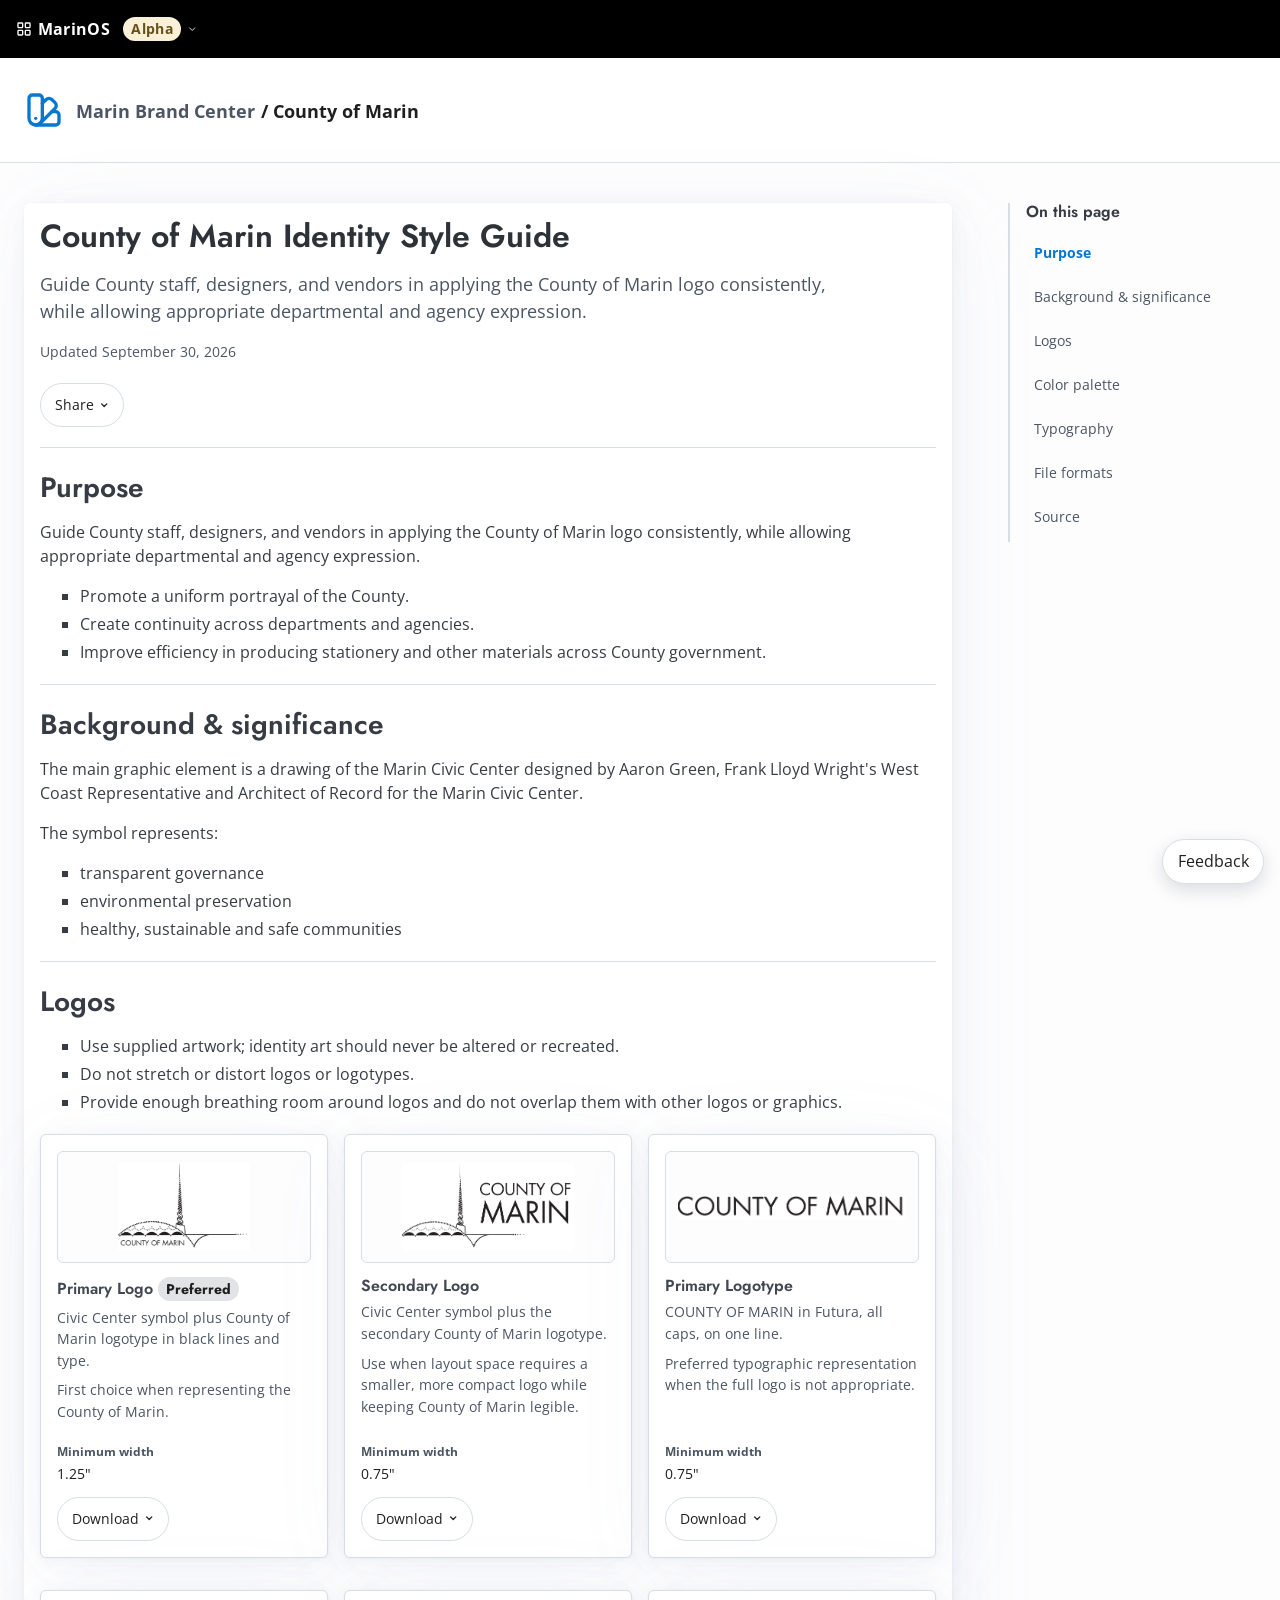
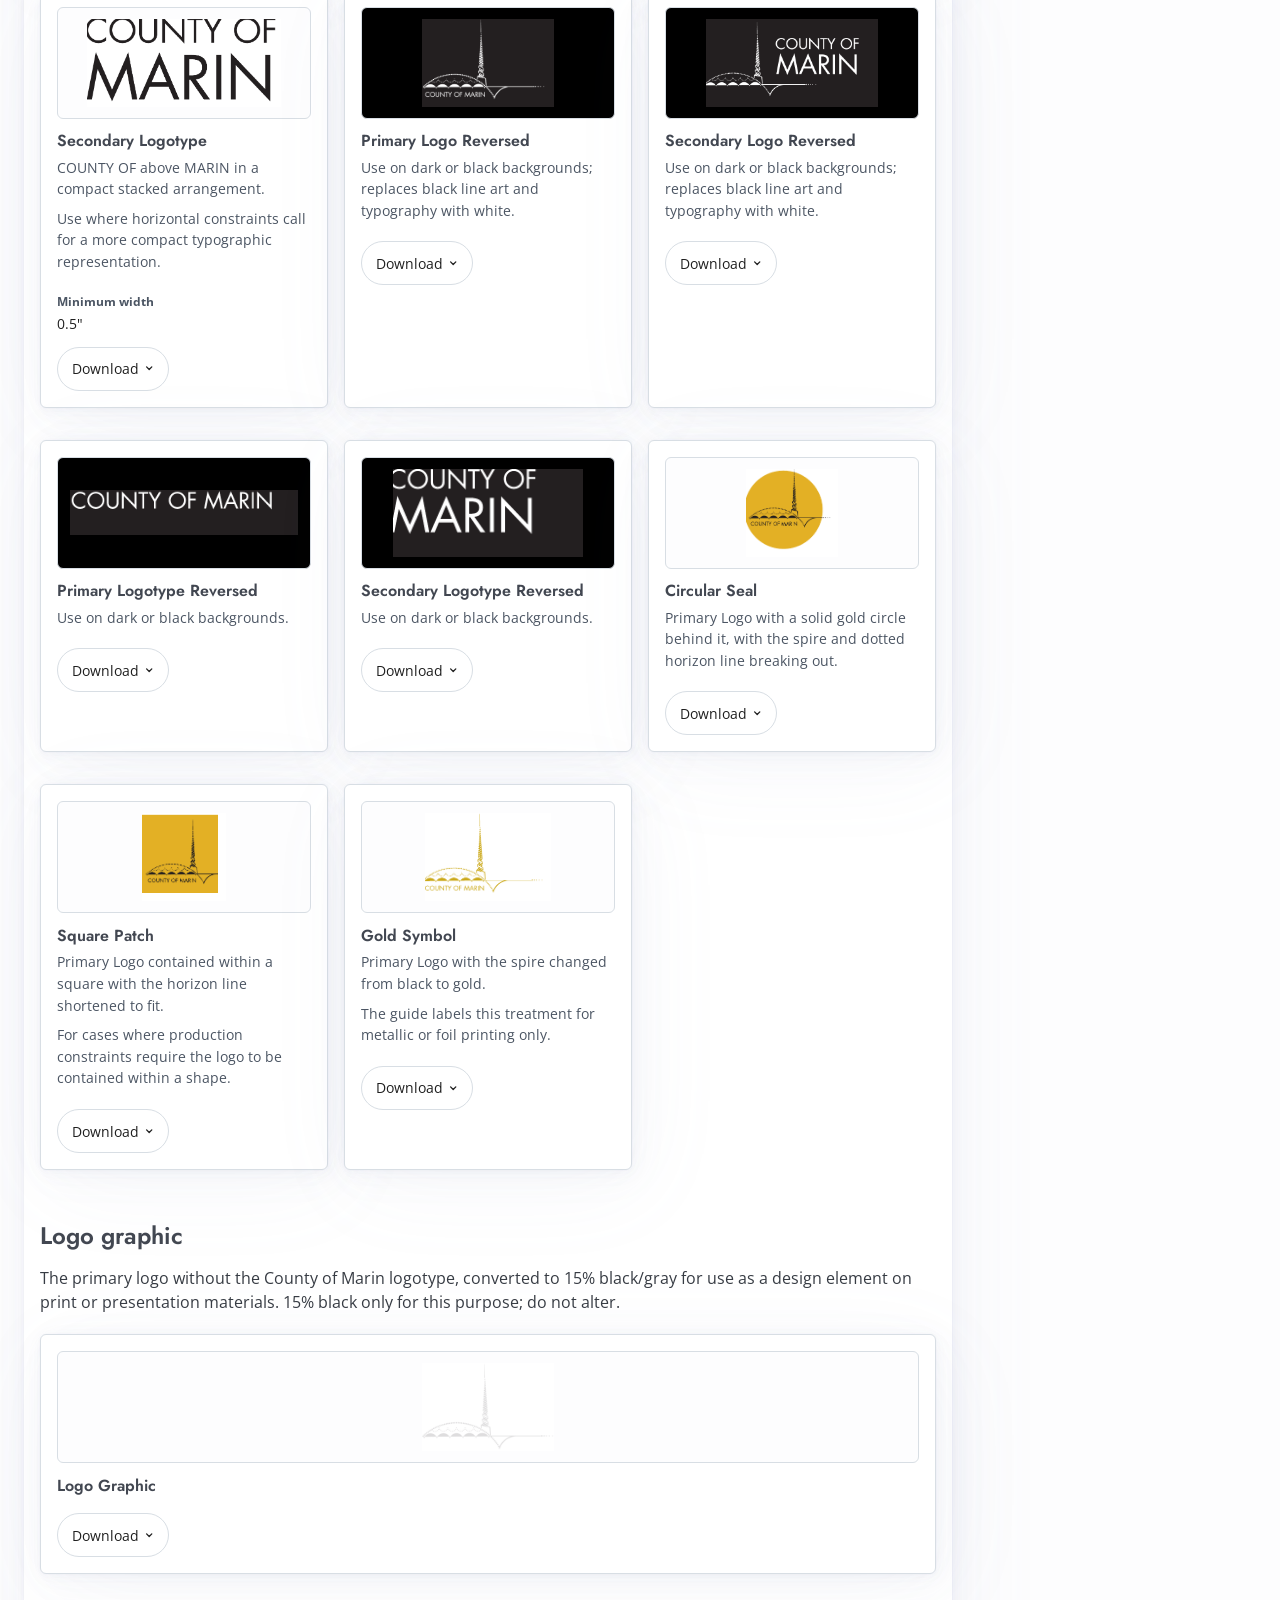
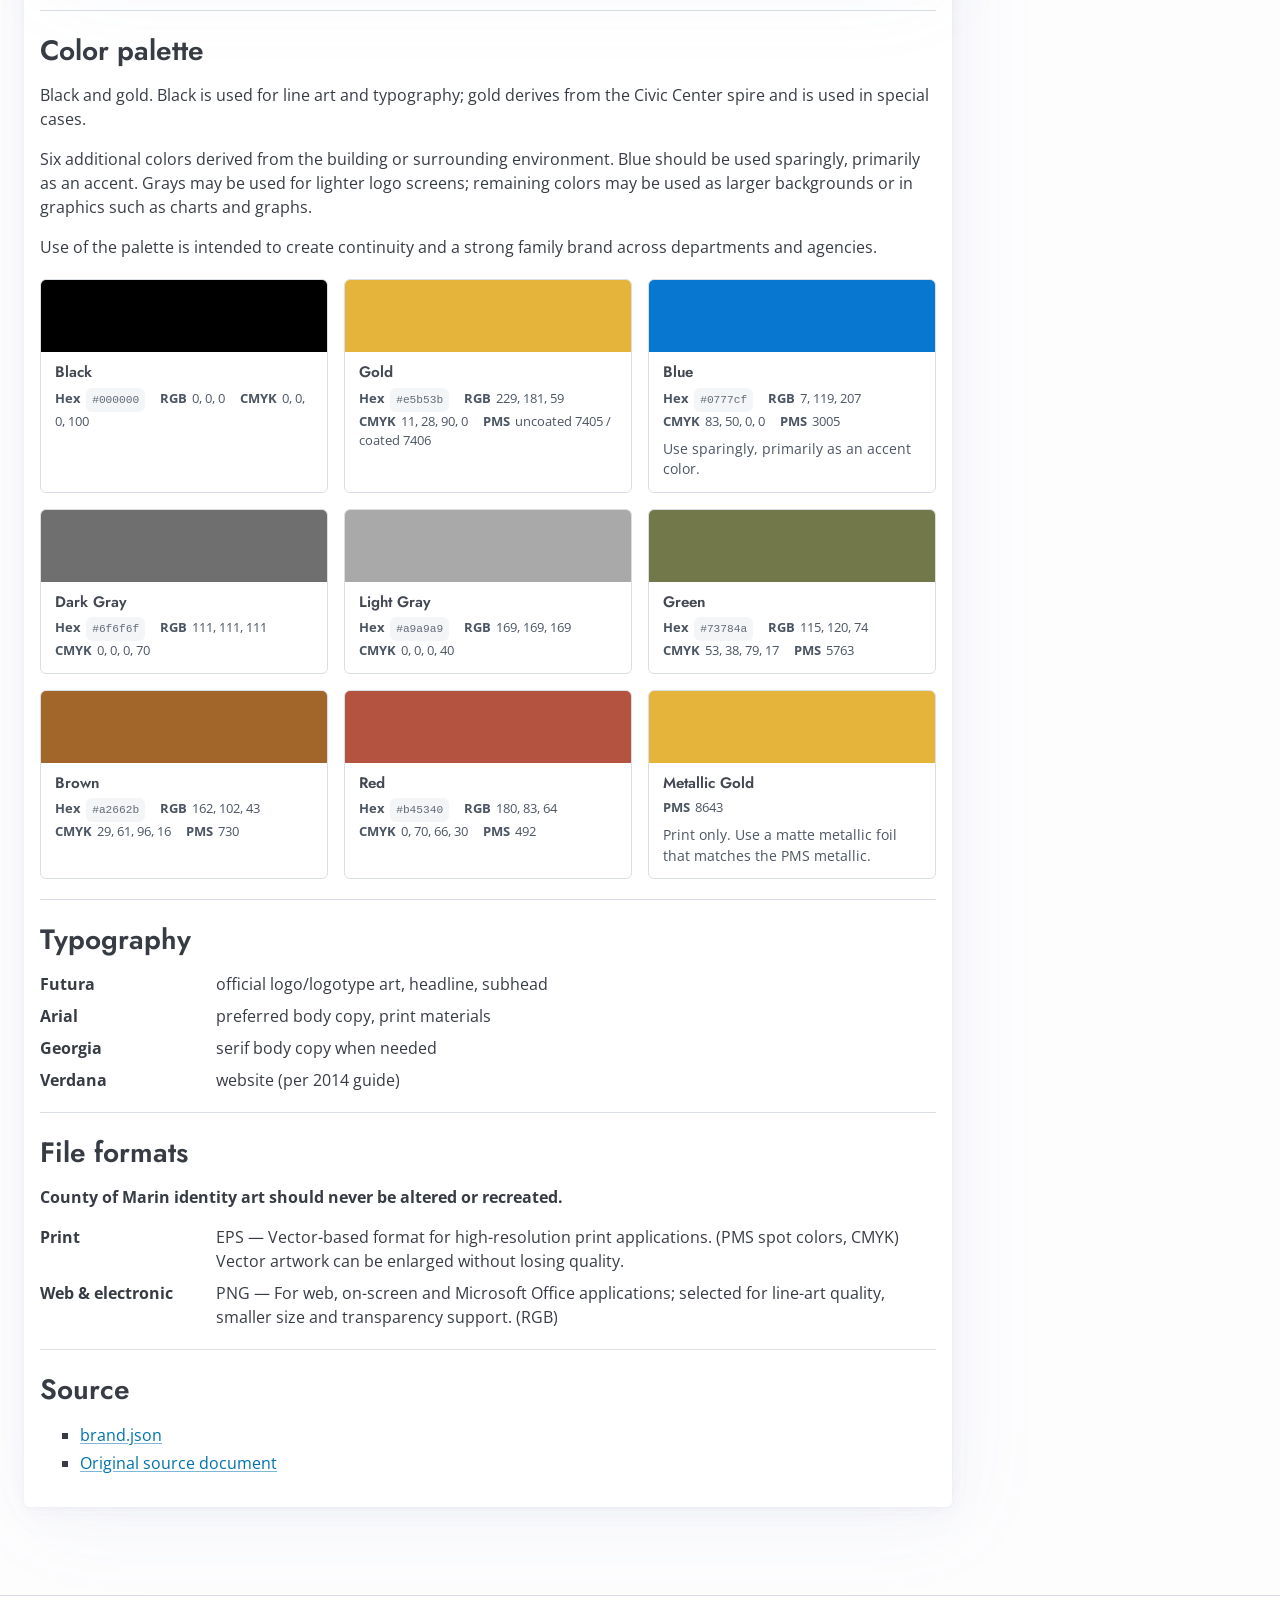
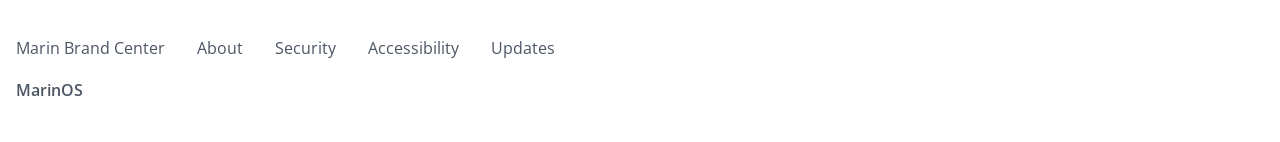
==== commit 7259e412: "Move Marin Brand Center to the shared app look and feel Marin Brand Center now uses the same header," ====
--- a/brands/county-of-marin/index.html
+++ b/brands/county-of-marin/index.html
@@ -5,13 +5,12 @@
     <meta name="viewport" content="width=device-width, initial-scale=1">
     <title>County of Marin | Marin Brand Center</title><link rel="icon" type="image/svg+xml" href="data:image/svg+xml,%3Csvg xmlns='http://www.w3.org/2000/svg' viewBox='0 0 48 48'%3E%3Crect width='48' height='48' rx='10' fill='%23000'/%3E%3Cg fill='none' stroke='%23e5b53b' stroke-width='3.2' stroke-linecap='round' stroke-linejoin='round' transform='translate(9,9) scale(1.25)'%3E%3Cpath d='M11 17a4 4 0 0 1-8 0V5a2 2 0 0 1 2-2h4a2 2 0 0 1 2 2Z'/%3E%3Cpath d='M16.7 13H19a2 2 0 0 1 2 2v4a2 2 0 0 1-2 2H7'/%3E%3Cpath d='M 7 17h.01'/%3E%3Cpath d='m11 8 2.3-2.3a2.4 2.4 0 0 1 3.404.004L18.6 7.6a2.4 2.4 0 0 1 .026 3.434L9.9 19.8'/%3E%3C/g%3E%3C/svg%3E">
     <meta name="description" content="Guide County staff, designers, and vendors in applying the County of Marin logo consistently, while allowing appropriate departmental and agency expression.">
-    <link rel="stylesheet" href="../../vendor/pico.min.css">
-    <link rel="stylesheet" href="../../shared/app-brand.css">
+    <link rel="stylesheet" href="../../vendor/marinos/marinos.css">
     <link rel="stylesheet" href="styles.css">
   </head>
   <body>
     <a class="skip-link" href="#main">Skip to main content</a>
-    <div class="marinos-banner"><div class="marinos-banner__inner"><div class="menu marinos-menu"><button type="button" class="menu-toggle marinos-menu__toggle" aria-expanded="false" aria-controls="marinos-menu-panel"><span class="marinos-banner__icon" aria-hidden="true"><svg viewBox="0 0 24 24"><rect width="7" height="7" x="3" y="3" rx="1"/><rect width="7" height="7" x="14" y="3" rx="1"/><rect width="7" height="7" x="14" y="14" rx="1"/><rect width="7" height="7" x="3" y="14" rx="1"/></svg></span>MarinOS<sup>ALPHA</sup><svg class="menu-toggle__caret" aria-hidden="true" viewBox="0 0 24 24"><path d="m6 9 6 6 6-6"/></svg></button><div id="marinos-menu-panel" class="menu-panel marinos-menu__panel" hidden><a class="marinos-menu__all" href="https://marincountygov.github.io/marin-os/">Browse all in MarinOS</a></div></div></div></div>
+    <marin-os-banner></marin-os-banner>
     <header class="site-header"><div class="header-inner"><span class="docs-brand-icon" aria-hidden="true"><svg viewBox="0 0 24 24"><path d="M11 17a4 4 0 0 1-8 0V5a2 2 0 0 1 2-2h4a2 2 0 0 1 2 2Z"/><path d="M16.7 13H19a2 2 0 0 1 2 2v4a2 2 0 0 1-2 2H7"/><path d="M 7 17h.01"/><path d="m11 8 2.3-2.3a2.4 2.4 0 0 1 3.404.004L18.6 7.6a2.4 2.4 0 0 1 .026 3.434L9.9 19.8"/></svg></span><nav class="breadcrumb-nav" aria-label="Breadcrumb"><a href="../../index.html">Marin Brand Center</a> <span aria-hidden="true">/</span> County of Marin</nav></div></header>
     <main id="main" class="page" tabindex="-1">
       <div class="docs-layout">
@@ -434,6 +433,6 @@
       </div>
     </footer>
     <a class="app-feedback" href="https://form.asana.com/?k=qVUT83d5DBmlDiIyi-WAyQ&amp;d=23133298259496" target="_blank" rel="noreferrer">Feedback</a>
-    <script src="../../shared/app-shell.js"></script>
+    <script src="../../vendor/marinos/marinos.js" defer></script>
   </body>
 </html>
--- a/vendor/marinos/marinos.css
+++ b/vendor/marinos/marinos.css
@@ -0,0 +1,1883 @@
+/* Generated: Pico + pinned Marin UI + policy adapters + shell integration. */
+@charset "UTF-8";/*!
+ * Pico CSS ✨ v2.1.1 (https://picocss.com)
+ * Copyright 2019-2025 - Licensed under MIT
+ */:host,:root{--pico-font-family-emoji:"Apple Color Emoji","Segoe UI Emoji","Segoe UI Symbol","Noto Color Emoji";--pico-font-family-sans-serif:system-ui,"Segoe UI",Roboto,Oxygen,Ubuntu,Cantarell,Helvetica,Arial,"Helvetica Neue",sans-serif,var(--pico-font-family-emoji);--pico-font-family-monospace:ui-monospace,SFMono-Regular,"SF Mono",Menlo,Consolas,"Liberation Mono",monospace,var(--pico-font-family-emoji);--pico-font-family:var(--pico-font-family-sans-serif);--pico-line-height:1.5;--pico-font-weight:400;--pico-font-size:100%;--pico-text-underline-offset:0.1rem;--pico-border-radius:0.25rem;--pico-border-width:0.0625rem;--pico-outline-width:0.125rem;--pico-transition:0.2s ease-in-out;--pico-spacing:1rem;--pico-typography-spacing-vertical:1rem;--pico-block-spacing-vertical:var(--pico-spacing);--pico-block-spacing-horizontal:var(--pico-spacing);--pico-grid-column-gap:var(--pico-spacing);--pico-grid-row-gap:var(--pico-spacing);--pico-form-element-spacing-vertical:0.75rem;--pico-form-element-spacing-horizontal:1rem;--pico-group-box-shadow:0 0 0 rgba(0, 0, 0, 0);--pico-group-box-shadow-focus-with-button:0 0 0 var(--pico-outline-width) var(--pico-primary-focus);--pico-group-box-shadow-focus-with-input:0 0 0 0.0625rem var(--pico-form-element-border-color);--pico-modal-overlay-backdrop-filter:blur(0.375rem);--pico-nav-element-spacing-vertical:1rem;--pico-nav-element-spacing-horizontal:0.5rem;--pico-nav-link-spacing-vertical:0.5rem;--pico-nav-link-spacing-horizontal:0.5rem;--pico-nav-breadcrumb-divider:">";--pico-icon-checkbox:url("data:image/svg+xml,%3Csvg xmlns='http://www.w3.org/2000/svg' width='24' height='24' viewBox='0 0 24 24' fill='none' stroke='rgb(255, 255, 255)' stroke-width='4' stroke-linecap='round' stroke-linejoin='round'%3E%3Cpolyline points='20 6 9 17 4 12'%3E%3C/polyline%3E%3C/svg%3E");--pico-icon-minus:url("data:image/svg+xml,%3Csvg xmlns='http://www.w3.org/2000/svg' width='24' height='24' viewBox='0 0 24 24' fill='none' stroke='rgb(255, 255, 255)' stroke-width='4' stroke-linecap='round' stroke-linejoin='round'%3E%3Cline x1='5' y1='12' x2='19' y2='12'%3E%3C/line%3E%3C/svg%3E");--pico-icon-chevron:url("data:image/svg+xml,%3Csvg xmlns='http://www.w3.org/2000/svg' width='24' height='24' viewBox='0 0 24 24' fill='none' stroke='rgb(136, 145, 164)' stroke-width='2' stroke-linecap='round' stroke-linejoin='round'%3E%3Cpolyline points='6 9 12 15 18 9'%3E%3C/polyline%3E%3C/svg%3E");--pico-icon-date:url("data:image/svg+xml,%3Csvg xmlns='http://www.w3.org/2000/svg' width='24' height='24' viewBox='0 0 24 24' fill='none' stroke='rgb(136, 145, 164)' stroke-width='2' stroke-linecap='round' stroke-linejoin='round'%3E%3Crect x='3' y='4' width='18' height='18' rx='2' ry='2'%3E%3C/rect%3E%3Cline x1='16' y1='2' x2='16' y2='6'%3E%3C/line%3E%3Cline x1='8' y1='2' x2='8' y2='6'%3E%3C/line%3E%3Cline x1='3' y1='10' x2='21' y2='10'%3E%3C/line%3E%3C/svg%3E");--pico-icon-time:url("data:image/svg+xml,%3Csvg xmlns='http://www.w3.org/2000/svg' width='24' height='24' viewBox='0 0 24 24' fill='none' stroke='rgb(136, 145, 164)' stroke-width='2' stroke-linecap='round' stroke-linejoin='round'%3E%3Ccircle cx='12' cy='12' r='10'%3E%3C/circle%3E%3Cpolyline points='12 6 12 12 16 14'%3E%3C/polyline%3E%3C/svg%3E");--pico-icon-search:url("data:image/svg+xml,%3Csvg xmlns='http://www.w3.org/2000/svg' width='24' height='24' viewBox='0 0 24 24' fill='none' stroke='rgb(136, 145, 164)' stroke-width='1.5' stroke-linecap='round' stroke-linejoin='round'%3E%3Ccircle cx='11' cy='11' r='8'%3E%3C/circle%3E%3Cline x1='21' y1='21' x2='16.65' y2='16.65'%3E%3C/line%3E%3C/svg%3E");--pico-icon-close:url("data:image/svg+xml,%3Csvg xmlns='http://www.w3.org/2000/svg' width='24' height='24' viewBox='0 0 24 24' fill='none' stroke='rgb(136, 145, 164)' stroke-width='3' stroke-linecap='round' stroke-linejoin='round'%3E%3Cline x1='18' y1='6' x2='6' y2='18'%3E%3C/line%3E%3Cline x1='6' y1='6' x2='18' y2='18'%3E%3C/line%3E%3C/svg%3E");--pico-icon-loading:url("data:image/svg+xml,%3Csvg fill='none' height='24' width='24' viewBox='0 0 24 24' xmlns='http://www.w3.org/2000/svg' %3E%3Cstyle%3E g %7B animation: rotate 2s linear infinite; transform-origin: center center; %7D circle %7B stroke-dasharray: 75,100; stroke-dashoffset: -5; animation: dash 1.5s ease-in-out infinite; stroke-linecap: round; %7D @keyframes rotate %7B 0%25 %7B transform: rotate(0deg); %7D 100%25 %7B transform: rotate(360deg); %7D %7D @keyframes dash %7B 0%25 %7B stroke-dasharray: 1,100; stroke-dashoffset: 0; %7D 50%25 %7B stroke-dasharray: 44.5,100; stroke-dashoffset: -17.5; %7D 100%25 %7B stroke-dasharray: 44.5,100; stroke-dashoffset: -62; %7D %7D %3C/style%3E%3Cg%3E%3Ccircle cx='12' cy='12' r='10' fill='none' stroke='rgb(136, 145, 164)' stroke-width='4' /%3E%3C/g%3E%3C/svg%3E")}@media (min-width:576px){:host,:root{--pico-font-size:106.25%}}@media (min-width:768px){:host,:root{--pico-font-size:112.5%}}@media (min-width:1024px){:host,:root{--pico-font-size:118.75%}}@media (min-width:1280px){:host,:root{--pico-font-size:125%}}@media (min-width:1536px){:host,:root{--pico-font-size:131.25%}}a{--pico-text-decoration:underline}a.contrast,a.secondary{--pico-text-decoration:underline}small{--pico-font-size:0.875em}h1,h2,h3,h4,h5,h6{--pico-font-weight:700}h1{--pico-font-size:2rem;--pico-line-height:1.125;--pico-typography-spacing-top:3rem}h2{--pico-font-size:1.75rem;--pico-line-height:1.15;--pico-typography-spacing-top:2.625rem}h3{--pico-font-size:1.5rem;--pico-line-height:1.175;--pico-typography-spacing-top:2.25rem}h4{--pico-font-size:1.25rem;--pico-line-height:1.2;--pico-typography-spacing-top:1.874rem}h5{--pico-font-size:1.125rem;--pico-line-height:1.225;--pico-typography-spacing-top:1.6875rem}h6{--pico-font-size:1rem;--pico-line-height:1.25;--pico-typography-spacing-top:1.5rem}tfoot td,tfoot th,thead td,thead th{--pico-font-weight:600;--pico-border-width:0.1875rem}code,kbd,pre,samp{--pico-font-family:var(--pico-font-family-monospace)}kbd{--pico-font-weight:bolder}:where(select,textarea),input:not([type=submit],[type=button],[type=reset],[type=checkbox],[type=radio],[type=file]){--pico-outline-width:0.0625rem}[type=search]{--pico-border-radius:5rem}[type=checkbox],[type=radio]{--pico-border-width:0.125rem}[type=checkbox][role=switch]{--pico-border-width:0.1875rem}details.dropdown summary:not([role=button]){--pico-outline-width:0.0625rem}nav details.dropdown summary:focus-visible{--pico-outline-width:0.125rem}[role=search]{--pico-border-radius:5rem}[role=group]:has(button.secondary:focus,[type=submit].secondary:focus,[type=button].secondary:focus,[role=button].secondary:focus),[role=search]:has(button.secondary:focus,[type=submit].secondary:focus,[type=button].secondary:focus,[role=button].secondary:focus){--pico-group-box-shadow-focus-with-button:0 0 0 var(--pico-outline-width) var(--pico-secondary-focus)}[role=group]:has(button.contrast:focus,[type=submit].contrast:focus,[type=button].contrast:focus,[role=button].contrast:focus),[role=search]:has(button.contrast:focus,[type=submit].contrast:focus,[type=button].contrast:focus,[role=button].contrast:focus){--pico-group-box-shadow-focus-with-button:0 0 0 var(--pico-outline-width) var(--pico-contrast-focus)}[role=group] [role=button],[role=group] [type=button],[role=group] [type=submit],[role=group] button,[role=search] [role=button],[role=search] [type=button],[role=search] [type=submit],[role=search] button{--pico-form-element-spacing-horizontal:2rem}details summary[role=button]:not(.outline)::after{filter:brightness(0) invert(1)}[aria-busy=true]:not(input,select,textarea):is(button,[type=submit],[type=button],[type=reset],[role=button]):not(.outline)::before{filter:brightness(0) invert(1)}:host(:not([data-theme=dark])),:root:not([data-theme=dark]),[data-theme=light]{color-scheme:light;--pico-background-color:#fff;--pico-color:#373c44;--pico-text-selection-color:rgba(2, 154, 232, 0.25);--pico-muted-color:#646b79;--pico-muted-border-color:rgb(231, 234, 239.5);--pico-primary:#0172ad;--pico-primary-background:#0172ad;--pico-primary-border:var(--pico-primary-background);--pico-primary-underline:rgba(1, 114, 173, 0.5);--pico-primary-hover:#015887;--pico-primary-hover-background:#02659a;--pico-primary-hover-border:var(--pico-primary-hover-background);--pico-primary-hover-underline:var(--pico-primary-hover);--pico-primary-focus:rgba(2, 154, 232, 0.5);--pico-primary-inverse:#fff;--pico-secondary:#5d6b89;--pico-secondary-background:#525f7a;--pico-secondary-border:var(--pico-secondary-background);--pico-secondary-underline:rgba(93, 107, 137, 0.5);--pico-secondary-hover:#48536b;--pico-secondary-hover-background:#48536b;--pico-secondary-hover-border:var(--pico-secondary-hover-background);--pico-secondary-hover-underline:var(--pico-secondary-hover);--pico-secondary-focus:rgba(93, 107, 137, 0.25);--pico-secondary-inverse:#fff;--pico-contrast:#181c25;--pico-contrast-background:#181c25;--pico-contrast-border:var(--pico-contrast-background);--pico-contrast-underline:rgba(24, 28, 37, 0.5);--pico-contrast-hover:#000;--pico-contrast-hover-background:#000;--pico-contrast-hover-border:var(--pico-contrast-hover-background);--pico-contrast-hover-underline:var(--pico-secondary-hover);--pico-contrast-focus:rgba(93, 107, 137, 0.25);--pico-contrast-inverse:#fff;--pico-box-shadow:0.0145rem 0.029rem 0.174rem rgba(129, 145, 181, 0.01698),0.0335rem 0.067rem 0.402rem rgba(129, 145, 181, 0.024),0.0625rem 0.125rem 0.75rem rgba(129, 145, 181, 0.03),0.1125rem 0.225rem 1.35rem rgba(129, 145, 181, 0.036),0.2085rem 0.417rem 2.502rem rgba(129, 145, 181, 0.04302),0.5rem 1rem 6rem rgba(129, 145, 181, 0.06),0 0 0 0.0625rem rgba(129, 145, 181, 0.015);--pico-h1-color:#2d3138;--pico-h2-color:#373c44;--pico-h3-color:#424751;--pico-h4-color:#4d535e;--pico-h5-color:#5c6370;--pico-h6-color:#646b79;--pico-mark-background-color:rgb(252.5, 230.5, 191.5);--pico-mark-color:#0f1114;--pico-ins-color:rgb(28.5, 105.5, 84);--pico-del-color:rgb(136, 56.5, 53);--pico-blockquote-border-color:var(--pico-muted-border-color);--pico-blockquote-footer-color:var(--pico-muted-color);--pico-button-box-shadow:0 0 0 rgba(0, 0, 0, 0);--pico-button-hover-box-shadow:0 0 0 rgba(0, 0, 0, 0);--pico-table-border-color:var(--pico-muted-border-color);--pico-table-row-stripped-background-color:rgba(111, 120, 135, 0.0375);--pico-code-background-color:rgb(243, 244.5, 246.75);--pico-code-color:#646b79;--pico-code-kbd-background-color:var(--pico-color);--pico-code-kbd-color:var(--pico-background-color);--pico-form-element-background-color:rgb(251, 251.5, 252.25);--pico-form-element-selected-background-color:#dfe3eb;--pico-form-element-border-color:#cfd5e2;--pico-form-element-color:#23262c;--pico-form-element-placeholder-color:var(--pico-muted-color);--pico-form-element-active-background-color:#fff;--pico-form-element-active-border-color:var(--pico-primary-border);--pico-form-element-focus-color:var(--pico-primary-border);--pico-form-element-disabled-opacity:0.5;--pico-form-element-invalid-border-color:rgb(183.5, 105.5, 106.5);--pico-form-element-invalid-active-border-color:rgb(200.25, 79.25, 72.25);--pico-form-element-invalid-focus-color:var(--pico-form-element-invalid-active-border-color);--pico-form-element-valid-border-color:rgb(76, 154.5, 137.5);--pico-form-element-valid-active-border-color:rgb(39, 152.75, 118.75);--pico-form-element-valid-focus-color:var(--pico-form-element-valid-active-border-color);--pico-switch-background-color:#bfc7d9;--pico-switch-checked-background-color:var(--pico-primary-background);--pico-switch-color:#fff;--pico-switch-thumb-box-shadow:0 0 0 rgba(0, 0, 0, 0);--pico-range-border-color:#dfe3eb;--pico-range-active-border-color:#bfc7d9;--pico-range-thumb-border-color:var(--pico-background-color);--pico-range-thumb-color:var(--pico-secondary-background);--pico-range-thumb-active-color:var(--pico-primary-background);--pico-accordion-border-color:var(--pico-muted-border-color);--pico-accordion-active-summary-color:var(--pico-primary-hover);--pico-accordion-close-summary-color:var(--pico-color);--pico-accordion-open-summary-color:var(--pico-muted-color);--pico-card-background-color:var(--pico-background-color);--pico-card-border-color:var(--pico-muted-border-color);--pico-card-box-shadow:var(--pico-box-shadow);--pico-card-sectioning-background-color:rgb(251, 251.5, 252.25);--pico-dropdown-background-color:#fff;--pico-dropdown-border-color:#eff1f4;--pico-dropdown-box-shadow:var(--pico-box-shadow);--pico-dropdown-color:var(--pico-color);--pico-dropdown-hover-background-color:#eff1f4;--pico-loading-spinner-opacity:0.5;--pico-modal-overlay-background-color:rgba(232, 234, 237, 0.75);--pico-progress-background-color:#dfe3eb;--pico-progress-color:var(--pico-primary-background);--pico-tooltip-background-color:var(--pico-contrast-background);--pico-tooltip-color:var(--pico-contrast-inverse);--pico-icon-valid:url("data:image/svg+xml,%3Csvg xmlns='http://www.w3.org/2000/svg' width='24' height='24' viewBox='0 0 24 24' fill='none' stroke='rgb(76, 154.5, 137.5)' stroke-width='2' stroke-linecap='round' stroke-linejoin='round'%3E%3Cpolyline points='20 6 9 17 4 12'%3E%3C/polyline%3E%3C/svg%3E");--pico-icon-invalid:url("data:image/svg+xml,%3Csvg xmlns='http://www.w3.org/2000/svg' width='24' height='24' viewBox='0 0 24 24' fill='none' stroke='rgb(200.25, 79.25, 72.25)' stroke-width='2' stroke-linecap='round' stroke-linejoin='round'%3E%3Ccircle cx='12' cy='12' r='10'%3E%3C/circle%3E%3Cline x1='12' y1='8' x2='12' y2='12'%3E%3C/line%3E%3Cline x1='12' y1='16' x2='12.01' y2='16'%3E%3C/line%3E%3C/svg%3E")}:host(:not([data-theme=dark])) input:is([type=submit],[type=button],[type=reset],[type=checkbox],[type=radio],[type=file]),:root:not([data-theme=dark]) input:is([type=submit],[type=button],[type=reset],[type=checkbox],[type=radio],[type=file]),[data-theme=light] input:is([type=submit],[type=button],[type=reset],[type=checkbox],[type=radio],[type=file]){--pico-form-element-focus-color:var(--pico-primary-focus)}@media only screen and (prefers-color-scheme:dark){:host(:not([data-theme])),:root:not([data-theme]){color-scheme:dark;--pico-background-color:rgb(19, 22.5, 30.5);--pico-color:#c2c7d0;--pico-text-selection-color:rgba(1, 170, 255, 0.1875);--pico-muted-color:#7b8495;--pico-muted-border-color:#202632;--pico-primary:#01aaff;--pico-primary-background:#0172ad;--pico-primary-border:var(--pico-primary-background);--pico-primary-underline:rgba(1, 170, 255, 0.5);--pico-primary-hover:#79c0ff;--pico-primary-hover-background:#017fc0;--pico-primary-hover-border:var(--pico-primary-hover-background);--pico-primary-hover-underline:var(--pico-primary-hover);--pico-primary-focus:rgba(1, 170, 255, 0.375);--pico-primary-inverse:#fff;--pico-secondary:#969eaf;--pico-secondary-background:#525f7a;--pico-secondary-border:var(--pico-secondary-background);--pico-secondary-underline:rgba(150, 158, 175, 0.5);--pico-secondary-hover:#b3b9c5;--pico-secondary-hover-background:#5d6b89;--pico-secondary-hover-border:var(--pico-secondary-hover-background);--pico-secondary-hover-underline:var(--pico-secondary-hover);--pico-secondary-focus:rgba(144, 158, 190, 0.25);--pico-secondary-inverse:#fff;--pico-contrast:#dfe3eb;--pico-contrast-background:#eff1f4;--pico-contrast-border:var(--pico-contrast-background);--pico-contrast-underline:rgba(223, 227, 235, 0.5);--pico-contrast-hover:#fff;--pico-contrast-hover-background:#fff;--pico-contrast-hover-border:var(--pico-contrast-hover-background);--pico-contrast-hover-underline:var(--pico-contrast-hover);--pico-contrast-focus:rgba(207, 213, 226, 0.25);--pico-contrast-inverse:#000;--pico-box-shadow:0.0145rem 0.029rem 0.174rem rgba(7, 8.5, 12, 0.01698),0.0335rem 0.067rem 0.402rem rgba(7, 8.5, 12, 0.024),0.0625rem 0.125rem 0.75rem rgba(7, 8.5, 12, 0.03),0.1125rem 0.225rem 1.35rem rgba(7, 8.5, 12, 0.036),0.2085rem 0.417rem 2.502rem rgba(7, 8.5, 12, 0.04302),0.5rem 1rem 6rem rgba(7, 8.5, 12, 0.06),0 0 0 0.0625rem rgba(7, 8.5, 12, 0.015);--pico-h1-color:#f0f1f3;--pico-h2-color:#e0e3e7;--pico-h3-color:#c2c7d0;--pico-h4-color:#b3b9c5;--pico-h5-color:#a4acba;--pico-h6-color:#8891a4;--pico-mark-background-color:#014063;--pico-mark-color:#fff;--pico-ins-color:#62af9a;--pico-del-color:rgb(205.5, 126, 123);--pico-blockquote-border-color:var(--pico-muted-border-color);--pico-blockquote-footer-color:var(--pico-muted-color);--pico-button-box-shadow:0 0 0 rgba(0, 0, 0, 0);--pico-button-hover-box-shadow:0 0 0 rgba(0, 0, 0, 0);--pico-table-border-color:var(--pico-muted-border-color);--pico-table-row-stripped-background-color:rgba(111, 120, 135, 0.0375);--pico-code-background-color:rgb(26, 30.5, 40.25);--pico-code-color:#8891a4;--pico-code-kbd-background-color:var(--pico-color);--pico-code-kbd-color:var(--pico-background-color);--pico-form-element-background-color:rgb(28, 33, 43.5);--pico-form-element-selected-background-color:#2a3140;--pico-form-element-border-color:#2a3140;--pico-form-element-color:#e0e3e7;--pico-form-element-placeholder-color:#8891a4;--pico-form-element-active-background-color:rgb(26, 30.5, 40.25);--pico-form-element-active-border-color:var(--pico-primary-border);--pico-form-element-focus-color:var(--pico-primary-border);--pico-form-element-disabled-opacity:0.5;--pico-form-element-invalid-border-color:rgb(149.5, 74, 80);--pico-form-element-invalid-active-border-color:rgb(183.25, 63.5, 59);--pico-form-element-invalid-focus-color:var(--pico-form-element-invalid-active-border-color);--pico-form-element-valid-border-color:#2a7b6f;--pico-form-element-valid-active-border-color:rgb(22, 137, 105.5);--pico-form-element-valid-focus-color:var(--pico-form-element-valid-active-border-color);--pico-switch-background-color:#333c4e;--pico-switch-checked-background-color:var(--pico-primary-background);--pico-switch-color:#fff;--pico-switch-thumb-box-shadow:0 0 0 rgba(0, 0, 0, 0);--pico-range-border-color:#202632;--pico-range-active-border-color:#2a3140;--pico-range-thumb-border-color:var(--pico-background-color);--pico-range-thumb-color:var(--pico-secondary-background);--pico-range-thumb-active-color:var(--pico-primary-background);--pico-accordion-border-color:var(--pico-muted-border-color);--pico-accordion-active-summary-color:var(--pico-primary-hover);--pico-accordion-close-summary-color:var(--pico-color);--pico-accordion-open-summary-color:var(--pico-muted-color);--pico-card-background-color:#181c25;--pico-card-border-color:var(--pico-card-background-color);--pico-card-box-shadow:var(--pico-box-shadow);--pico-card-sectioning-background-color:rgb(26, 30.5, 40.25);--pico-dropdown-background-color:#181c25;--pico-dropdown-border-color:#202632;--pico-dropdown-box-shadow:var(--pico-box-shadow);--pico-dropdown-color:var(--pico-color);--pico-dropdown-hover-background-color:#202632;--pico-loading-spinner-opacity:0.5;--pico-modal-overlay-background-color:rgba(7.5, 8.5, 10, 0.75);--pico-progress-background-color:#202632;--pico-progress-color:var(--pico-primary-background);--pico-tooltip-background-color:var(--pico-contrast-background);--pico-tooltip-color:var(--pico-contrast-inverse);--pico-icon-valid:url("data:image/svg+xml,%3Csvg xmlns='http://www.w3.org/2000/svg' width='24' height='24' viewBox='0 0 24 24' fill='none' stroke='rgb(42, 123, 111)' stroke-width='2' stroke-linecap='round' stroke-linejoin='round'%3E%3Cpolyline points='20 6 9 17 4 12'%3E%3C/polyline%3E%3C/svg%3E");--pico-icon-invalid:url("data:image/svg+xml,%3Csvg xmlns='http://www.w3.org/2000/svg' width='24' height='24' viewBox='0 0 24 24' fill='none' stroke='rgb(149.5, 74, 80)' stroke-width='2' stroke-linecap='round' stroke-linejoin='round'%3E%3Ccircle cx='12' cy='12' r='10'%3E%3C/circle%3E%3Cline x1='12' y1='8' x2='12' y2='12'%3E%3C/line%3E%3Cline x1='12' y1='16' x2='12.01' y2='16'%3E%3C/line%3E%3C/svg%3E")}:host(:not([data-theme])) input:is([type=submit],[type=button],[type=reset],[type=checkbox],[type=radio],[type=file]),:root:not([data-theme]) input:is([type=submit],[type=button],[type=reset],[type=checkbox],[type=radio],[type=file]){--pico-form-element-focus-color:var(--pico-primary-focus)}:host(:not([data-theme])) details summary[role=button].contrast:not(.outline)::after,:root:not([data-theme]) details summary[role=button].contrast:not(.outline)::after{filter:brightness(0)}:host(:not([data-theme])) [aria-busy=true]:not(input,select,textarea).contrast:is(button,[type=submit],[type=button],[type=reset],[role=button]):not(.outline)::before,:root:not([data-theme]) [aria-busy=true]:not(input,select,textarea).contrast:is(button,[type=submit],[type=button],[type=reset],[role=button]):not(.outline)::before{filter:brightness(0)}}[data-theme=dark]{color-scheme:dark;--pico-background-color:rgb(19, 22.5, 30.5);--pico-color:#c2c7d0;--pico-text-selection-color:rgba(1, 170, 255, 0.1875);--pico-muted-color:#7b8495;--pico-muted-border-color:#202632;--pico-primary:#01aaff;--pico-primary-background:#0172ad;--pico-primary-border:var(--pico-primary-background);--pico-primary-underline:rgba(1, 170, 255, 0.5);--pico-primary-hover:#79c0ff;--pico-primary-hover-background:#017fc0;--pico-primary-hover-border:var(--pico-primary-hover-background);--pico-primary-hover-underline:var(--pico-primary-hover);--pico-primary-focus:rgba(1, 170, 255, 0.375);--pico-primary-inverse:#fff;--pico-secondary:#969eaf;--pico-secondary-background:#525f7a;--pico-secondary-border:var(--pico-secondary-background);--pico-secondary-underline:rgba(150, 158, 175, 0.5);--pico-secondary-hover:#b3b9c5;--pico-secondary-hover-background:#5d6b89;--pico-secondary-hover-border:var(--pico-secondary-hover-background);--pico-secondary-hover-underline:var(--pico-secondary-hover);--pico-secondary-focus:rgba(144, 158, 190, 0.25);--pico-secondary-inverse:#fff;--pico-contrast:#dfe3eb;--pico-contrast-background:#eff1f4;--pico-contrast-border:var(--pico-contrast-background);--pico-contrast-underline:rgba(223, 227, 235, 0.5);--pico-contrast-hover:#fff;--pico-contrast-hover-background:#fff;--pico-contrast-hover-border:var(--pico-contrast-hover-background);--pico-contrast-hover-underline:var(--pico-contrast-hover);--pico-contrast-focus:rgba(207, 213, 226, 0.25);--pico-contrast-inverse:#000;--pico-box-shadow:0.0145rem 0.029rem 0.174rem rgba(7, 8.5, 12, 0.01698),0.0335rem 0.067rem 0.402rem rgba(7, 8.5, 12, 0.024),0.0625rem 0.125rem 0.75rem rgba(7, 8.5, 12, 0.03),0.1125rem 0.225rem 1.35rem rgba(7, 8.5, 12, 0.036),0.2085rem 0.417rem 2.502rem rgba(7, 8.5, 12, 0.04302),0.5rem 1rem 6rem rgba(7, 8.5, 12, 0.06),0 0 0 0.0625rem rgba(7, 8.5, 12, 0.015);--pico-h1-color:#f0f1f3;--pico-h2-color:#e0e3e7;--pico-h3-color:#c2c7d0;--pico-h4-color:#b3b9c5;--pico-h5-color:#a4acba;--pico-h6-color:#8891a4;--pico-mark-background-color:#014063;--pico-mark-color:#fff;--pico-ins-color:#62af9a;--pico-del-color:rgb(205.5, 126, 123);--pico-blockquote-border-color:var(--pico-muted-border-color);--pico-blockquote-footer-color:var(--pico-muted-color);--pico-button-box-shadow:0 0 0 rgba(0, 0, 0, 0);--pico-button-hover-box-shadow:0 0 0 rgba(0, 0, 0, 0);--pico-table-border-color:var(--pico-muted-border-color);--pico-table-row-stripped-background-color:rgba(111, 120, 135, 0.0375);--pico-code-background-color:rgb(26, 30.5, 40.25);--pico-code-color:#8891a4;--pico-code-kbd-background-color:var(--pico-color);--pico-code-kbd-color:var(--pico-background-color);--pico-form-element-background-color:rgb(28, 33, 43.5);--pico-form-element-selected-background-color:#2a3140;--pico-form-element-border-color:#2a3140;--pico-form-element-color:#e0e3e7;--pico-form-element-placeholder-color:#8891a4;--pico-form-element-active-background-color:rgb(26, 30.5, 40.25);--pico-form-element-active-border-color:var(--pico-primary-border);--pico-form-element-focus-color:var(--pico-primary-border);--pico-form-element-disabled-opacity:0.5;--pico-form-element-invalid-border-color:rgb(149.5, 74, 80);--pico-form-element-invalid-active-border-color:rgb(183.25, 63.5, 59);--pico-form-element-invalid-focus-color:var(--pico-form-element-invalid-active-border-color);--pico-form-element-valid-border-color:#2a7b6f;--pico-form-element-valid-active-border-color:rgb(22, 137, 105.5);--pico-form-element-valid-focus-color:var(--pico-form-element-valid-active-border-color);--pico-switch-background-color:#333c4e;--pico-switch-checked-background-color:var(--pico-primary-background);--pico-switch-color:#fff;--pico-switch-thumb-box-shadow:0 0 0 rgba(0, 0, 0, 0);--pico-range-border-color:#202632;--pico-range-active-border-color:#2a3140;--pico-range-thumb-border-color:var(--pico-background-color);--pico-range-thumb-color:var(--pico-secondary-background);--pico-range-thumb-active-color:var(--pico-primary-background);--pico-accordion-border-color:var(--pico-muted-border-color);--pico-accordion-active-summary-color:var(--pico-primary-hover);--pico-accordion-close-summary-color:var(--pico-color);--pico-accordion-open-summary-color:var(--pico-muted-color);--pico-card-background-color:#181c25;--pico-card-border-color:var(--pico-card-background-color);--pico-card-box-shadow:var(--pico-box-shadow);--pico-card-sectioning-background-color:rgb(26, 30.5, 40.25);--pico-dropdown-background-color:#181c25;--pico-dropdown-border-color:#202632;--pico-dropdown-box-shadow:var(--pico-box-shadow);--pico-dropdown-color:var(--pico-color);--pico-dropdown-hover-background-color:#202632;--pico-loading-spinner-opacity:0.5;--pico-modal-overlay-background-color:rgba(7.5, 8.5, 10, 0.75);--pico-progress-background-color:#202632;--pico-progress-color:var(--pico-primary-background);--pico-tooltip-background-color:var(--pico-contrast-background);--pico-tooltip-color:var(--pico-contrast-inverse);--pico-icon-valid:url("data:image/svg+xml,%3Csvg xmlns='http://www.w3.org/2000/svg' width='24' height='24' viewBox='0 0 24 24' fill='none' stroke='rgb(42, 123, 111)' stroke-width='2' stroke-linecap='round' stroke-linejoin='round'%3E%3Cpolyline points='20 6 9 17 4 12'%3E%3C/polyline%3E%3C/svg%3E");--pico-icon-invalid:url("data:image/svg+xml,%3Csvg xmlns='http://www.w3.org/2000/svg' width='24' height='24' viewBox='0 0 24 24' fill='none' stroke='rgb(149.5, 74, 80)' stroke-width='2' stroke-linecap='round' stroke-linejoin='round'%3E%3Ccircle cx='12' cy='12' r='10'%3E%3C/circle%3E%3Cline x1='12' y1='8' x2='12' y2='12'%3E%3C/line%3E%3Cline x1='12' y1='16' x2='12.01' y2='16'%3E%3C/line%3E%3C/svg%3E")}[data-theme=dark] input:is([type=submit],[type=button],[type=reset],[type=checkbox],[type=radio],[type=file]){--pico-form-element-focus-color:var(--pico-primary-focus)}[data-theme=dark] details summary[role=button].contrast:not(.outline)::after{filter:brightness(0)}[data-theme=dark] [aria-busy=true]:not(input,select,textarea).contrast:is(button,[type=submit],[type=button],[type=reset],[role=button]):not(.outline)::before{filter:brightness(0)}[type=checkbox],[type=radio],[type=range],progress{accent-color:var(--pico-primary)}*,::after,::before{box-sizing:border-box;background-repeat:no-repeat}::after,::before{text-decoration:inherit;vertical-align:inherit}:where(:host),:where(:root){-webkit-tap-highlight-color:transparent;-webkit-text-size-adjust:100%;-moz-text-size-adjust:100%;text-size-adjust:100%;background-color:var(--pico-background-color);color:var(--pico-color);font-weight:var(--pico-font-weight);font-size:var(--pico-font-size);line-height:var(--pico-line-height);font-family:var(--pico-font-family);text-underline-offset:var(--pico-text-underline-offset);text-rendering:optimizeLegibility;overflow-wrap:break-word;-moz-tab-size:4;-o-tab-size:4;tab-size:4}body{width:100%;margin:0}main{display:block}body>footer,body>header,body>main{padding-block:var(--pico-block-spacing-vertical)}section{margin-bottom:var(--pico-block-spacing-vertical)}.container,.container-fluid{width:100%;margin-right:auto;margin-left:auto;padding-right:var(--pico-spacing);padding-left:var(--pico-spacing)}@media (min-width:576px){.container{max-width:510px;padding-right:0;padding-left:0}}@media (min-width:768px){.container{max-width:700px}}@media (min-width:1024px){.container{max-width:950px}}@media (min-width:1280px){.container{max-width:1200px}}@media (min-width:1536px){.container{max-width:1450px}}.grid{grid-column-gap:var(--pico-grid-column-gap);grid-row-gap:var(--pico-grid-row-gap);display:grid;grid-template-columns:1fr}@media (min-width:768px){.grid{grid-template-columns:repeat(auto-fit,minmax(0%,1fr))}}.grid>*{min-width:0}.overflow-auto{overflow:auto}b,strong{font-weight:bolder}sub,sup{position:relative;font-size:.75em;line-height:0;vertical-align:baseline}sub{bottom:-.25em}sup{top:-.5em}address,blockquote,dl,ol,p,pre,table,ul{margin-top:0;margin-bottom:var(--pico-typography-spacing-vertical);color:var(--pico-color);font-style:normal;font-weight:var(--pico-font-weight)}h1,h2,h3,h4,h5,h6{margin-top:0;margin-bottom:var(--pico-typography-spacing-vertical);color:var(--pico-color);font-weight:var(--pico-font-weight);font-size:var(--pico-font-size);line-height:var(--pico-line-height);font-family:var(--pico-font-family)}h1{--pico-color:var(--pico-h1-color)}h2{--pico-color:var(--pico-h2-color)}h3{--pico-color:var(--pico-h3-color)}h4{--pico-color:var(--pico-h4-color)}h5{--pico-color:var(--pico-h5-color)}h6{--pico-color:var(--pico-h6-color)}:where(article,address,blockquote,dl,figure,form,ol,p,pre,table,ul)~:is(h1,h2,h3,h4,h5,h6){margin-top:var(--pico-typography-spacing-top)}p{margin-bottom:var(--pico-typography-spacing-vertical)}hgroup{margin-bottom:var(--pico-typography-spacing-vertical)}hgroup>*{margin-top:0;margin-bottom:0}hgroup>:not(:first-child):last-child{--pico-color:var(--pico-muted-color);--pico-font-weight:unset;font-size:1rem}:where(ol,ul) li{margin-bottom:calc(var(--pico-typography-spacing-vertical) * .25)}:where(dl,ol,ul) :where(dl,ol,ul){margin:0;margin-top:calc(var(--pico-typography-spacing-vertical) * .25)}ul li{list-style:square}mark{padding:.125rem .25rem;background-color:var(--pico-mark-background-color);color:var(--pico-mark-color);vertical-align:baseline}blockquote{display:block;margin:var(--pico-typography-spacing-vertical) 0;padding:var(--pico-spacing);border-right:none;border-left:.25rem solid var(--pico-blockquote-border-color);border-inline-start:0.25rem solid var(--pico-blockquote-border-color);border-inline-end:none}blockquote footer{margin-top:calc(var(--pico-typography-spacing-vertical) * .5);color:var(--pico-blockquote-footer-color)}abbr[title]{border-bottom:1px dotted;text-decoration:none;cursor:help}ins{color:var(--pico-ins-color);text-decoration:none}del{color:var(--pico-del-color)}::-moz-selection{background-color:var(--pico-text-selection-color)}::selection{background-color:var(--pico-text-selection-color)}:where(a:not([role=button])),[role=link]{--pico-color:var(--pico-primary);--pico-background-color:transparent;--pico-underline:var(--pico-primary-underline);outline:0;background-color:var(--pico-background-color);color:var(--pico-color);-webkit-text-decoration:var(--pico-text-decoration);text-decoration:var(--pico-text-decoration);text-decoration-color:var(--pico-underline);text-underline-offset:0.125em;transition:background-color var(--pico-transition),color var(--pico-transition),box-shadow var(--pico-transition),-webkit-text-decoration var(--pico-transition);transition:background-color var(--pico-transition),color var(--pico-transition),text-decoration var(--pico-transition),box-shadow var(--pico-transition);transition:background-color var(--pico-transition),color var(--pico-transition),text-decoration var(--pico-transition),box-shadow var(--pico-transition),-webkit-text-decoration var(--pico-transition)}:where(a:not([role=button])):is([aria-current]:not([aria-current=false]),:hover,:active,:focus),[role=link]:is([aria-current]:not([aria-current=false]),:hover,:active,:focus){--pico-color:var(--pico-primary-hover);--pico-underline:var(--pico-primary-hover-underline);--pico-text-decoration:underline}:where(a:not([role=button])):focus-visible,[role=link]:focus-visible{box-shadow:0 0 0 var(--pico-outline-width) var(--pico-primary-focus)}:where(a:not([role=button])).secondary,[role=link].secondary{--pico-color:var(--pico-secondary);--pico-underline:var(--pico-secondary-underline)}:where(a:not([role=button])).secondary:is([aria-current]:not([aria-current=false]),:hover,:active,:focus),[role=link].secondary:is([aria-current]:not([aria-current=false]),:hover,:active,:focus){--pico-color:var(--pico-secondary-hover);--pico-underline:var(--pico-secondary-hover-underline)}:where(a:not([role=button])).contrast,[role=link].contrast{--pico-color:var(--pico-contrast);--pico-underline:var(--pico-contrast-underline)}:where(a:not([role=button])).contrast:is([aria-current]:not([aria-current=false]),:hover,:active,:focus),[role=link].contrast:is([aria-current]:not([aria-current=false]),:hover,:active,:focus){--pico-color:var(--pico-contrast-hover);--pico-underline:var(--pico-contrast-hover-underline)}a[role=button]{display:inline-block}button{margin:0;overflow:visible;font-family:inherit;text-transform:none}[type=button],[type=reset],[type=submit],button{-webkit-appearance:button}[role=button],[type=button],[type=file]::file-selector-button,[type=reset],[type=submit],button{--pico-background-color:var(--pico-primary-background);--pico-border-color:var(--pico-primary-border);--pico-color:var(--pico-primary-inverse);--pico-box-shadow:var(--pico-button-box-shadow, 0 0 0 rgba(0, 0, 0, 0));padding:var(--pico-form-element-spacing-vertical) var(--pico-form-element-spacing-horizontal);border:var(--pico-border-width) solid var(--pico-border-color);border-radius:var(--pico-border-radius);outline:0;background-color:var(--pico-background-color);box-shadow:var(--pico-box-shadow);color:var(--pico-color);font-weight:var(--pico-font-weight);font-size:1rem;line-height:var(--pico-line-height);text-align:center;text-decoration:none;cursor:pointer;-webkit-user-select:none;-moz-user-select:none;user-select:none;transition:background-color var(--pico-transition),border-color var(--pico-transition),color var(--pico-transition),box-shadow var(--pico-transition)}[role=button]:is(:hover,:active,:focus),[role=button]:is([aria-current]:not([aria-current=false])),[type=button]:is(:hover,:active,:focus),[type=button]:is([aria-current]:not([aria-current=false])),[type=file]::file-selector-button:is(:hover,:active,:focus),[type=file]::file-selector-button:is([aria-current]:not([aria-current=false])),[type=reset]:is(:hover,:active,:focus),[type=reset]:is([aria-current]:not([aria-current=false])),[type=submit]:is(:hover,:active,:focus),[type=submit]:is([aria-current]:not([aria-current=false])),button:is(:hover,:active,:focus),button:is([aria-current]:not([aria-current=false])){--pico-background-color:var(--pico-primary-hover-background);--pico-border-color:var(--pico-primary-hover-border);--pico-box-shadow:var(--pico-button-hover-box-shadow, 0 0 0 rgba(0, 0, 0, 0));--pico-color:var(--pico-primary-inverse)}[role=button]:focus,[role=button]:is([aria-current]:not([aria-current=false])):focus,[type=button]:focus,[type=button]:is([aria-current]:not([aria-current=false])):focus,[type=file]::file-selector-button:focus,[type=file]::file-selector-button:is([aria-current]:not([aria-current=false])):focus,[type=reset]:focus,[type=reset]:is([aria-current]:not([aria-current=false])):focus,[type=submit]:focus,[type=submit]:is([aria-current]:not([aria-current=false])):focus,button:focus,button:is([aria-current]:not([aria-current=false])):focus{--pico-box-shadow:var(--pico-button-hover-box-shadow, 0 0 0 rgba(0, 0, 0, 0)),0 0 0 var(--pico-outline-width) var(--pico-primary-focus)}[type=button],[type=reset],[type=submit]{margin-bottom:var(--pico-spacing)}:is(button,[type=submit],[type=button],[role=button]).secondary,[type=file]::file-selector-button,[type=reset]{--pico-background-color:var(--pico-secondary-background);--pico-border-color:var(--pico-secondary-border);--pico-color:var(--pico-secondary-inverse);cursor:pointer}:is(button,[type=submit],[type=button],[role=button]).secondary:is([aria-current]:not([aria-current=false]),:hover,:active,:focus),[type=file]::file-selector-button:is([aria-current]:not([aria-current=false]),:hover,:active,:focus),[type=reset]:is([aria-current]:not([aria-current=false]),:hover,:active,:focus){--pico-background-color:var(--pico-secondary-hover-background);--pico-border-color:var(--pico-secondary-hover-border);--pico-color:var(--pico-secondary-inverse)}:is(button,[type=submit],[type=button],[role=button]).secondary:focus,:is(button,[type=submit],[type=button],[role=button]).secondary:is([aria-current]:not([aria-current=false])):focus,[type=file]::file-selector-button:focus,[type=file]::file-selector-button:is([aria-current]:not([aria-current=false])):focus,[type=reset]:focus,[type=reset]:is([aria-current]:not([aria-current=false])):focus{--pico-box-shadow:var(--pico-button-hover-box-shadow, 0 0 0 rgba(0, 0, 0, 0)),0 0 0 var(--pico-outline-width) var(--pico-secondary-focus)}:is(button,[type=submit],[type=button],[role=button]).contrast{--pico-background-color:var(--pico-contrast-background);--pico-border-color:var(--pico-contrast-border);--pico-color:var(--pico-contrast-inverse)}:is(button,[type=submit],[type=button],[role=button]).contrast:is([aria-current]:not([aria-current=false]),:hover,:active,:focus){--pico-background-color:var(--pico-contrast-hover-background);--pico-border-color:var(--pico-contrast-hover-border);--pico-color:var(--pico-contrast-inverse)}:is(button,[type=submit],[type=button],[role=button]).contrast:focus,:is(button,[type=submit],[type=button],[role=button]).contrast:is([aria-current]:not([aria-current=false])):focus{--pico-box-shadow:var(--pico-button-hover-box-shadow, 0 0 0 rgba(0, 0, 0, 0)),0 0 0 var(--pico-outline-width) var(--pico-contrast-focus)}:is(button,[type=submit],[type=button],[role=button]).outline,[type=reset].outline{--pico-background-color:transparent;--pico-color:var(--pico-primary);--pico-border-color:var(--pico-primary)}:is(button,[type=submit],[type=button],[role=button]).outline:is([aria-current]:not([aria-current=false]),:hover,:active,:focus),[type=reset].outline:is([aria-current]:not([aria-current=false]),:hover,:active,:focus){--pico-background-color:transparent;--pico-color:var(--pico-primary-hover);--pico-border-color:var(--pico-primary-hover)}:is(button,[type=submit],[type=button],[role=button]).outline.secondary,[type=reset].outline{--pico-color:var(--pico-secondary);--pico-border-color:var(--pico-secondary)}:is(button,[type=submit],[type=button],[role=button]).outline.secondary:is([aria-current]:not([aria-current=false]),:hover,:active,:focus),[type=reset].outline:is([aria-current]:not([aria-current=false]),:hover,:active,:focus){--pico-color:var(--pico-secondary-hover);--pico-border-color:var(--pico-secondary-hover)}:is(button,[type=submit],[type=button],[role=button]).outline.contrast{--pico-color:var(--pico-contrast);--pico-border-color:var(--pico-contrast)}:is(button,[type=submit],[type=button],[role=button]).outline.contrast:is([aria-current]:not([aria-current=false]),:hover,:active,:focus){--pico-color:var(--pico-contrast-hover);--pico-border-color:var(--pico-contrast-hover)}:where(button,[type=submit],[type=reset],[type=button],[role=button])[disabled],:where(fieldset[disabled]) :is(button,[type=submit],[type=button],[type=reset],[role=button]){opacity:.5;pointer-events:none}:where(table){width:100%;border-collapse:collapse;border-spacing:0;text-indent:0}td,th{padding:calc(var(--pico-spacing)/ 2) var(--pico-spacing);border-bottom:var(--pico-border-width) solid var(--pico-table-border-color);background-color:var(--pico-background-color);color:var(--pico-color);font-weight:var(--pico-font-weight);text-align:left;text-align:start}tfoot td,tfoot th{border-top:var(--pico-border-width) solid var(--pico-table-border-color);border-bottom:0}table.striped tbody tr:nth-child(odd) td,table.striped tbody tr:nth-child(odd) th{background-color:var(--pico-table-row-stripped-background-color)}:where(audio,canvas,iframe,img,svg,video){vertical-align:middle}audio,video{display:inline-block}audio:not([controls]){display:none;height:0}:where(iframe){border-style:none}img{max-width:100%;height:auto;border-style:none}:where(svg:not([fill])){fill:currentColor}svg:not(:host),svg:not(:root){overflow:hidden}code,kbd,pre,samp{font-size:.875em;font-family:var(--pico-font-family)}pre code,pre samp{font-size:inherit;font-family:inherit}pre{-ms-overflow-style:scrollbar;overflow:auto}code,kbd,pre,samp{border-radius:var(--pico-border-radius);background:var(--pico-code-background-color);color:var(--pico-code-color);font-weight:var(--pico-font-weight);line-height:initial}code,kbd,samp{display:inline-block;padding:.375rem}pre{display:block;margin-bottom:var(--pico-spacing);overflow-x:auto}pre>code,pre>samp{display:block;padding:var(--pico-spacing);background:0 0;line-height:var(--pico-line-height)}kbd{background-color:var(--pico-code-kbd-background-color);color:var(--pico-code-kbd-color);vertical-align:baseline}figure{display:block;margin:0;padding:0}figure figcaption{padding:calc(var(--pico-spacing) * .5) 0;color:var(--pico-muted-color)}hr{height:0;margin:var(--pico-typography-spacing-vertical) 0;border:0;border-top:1px solid var(--pico-muted-border-color);color:inherit}[hidden],template{display:none!important}canvas{display:inline-block}input,optgroup,select,textarea{margin:0;font-size:1rem;line-height:var(--pico-line-height);font-family:inherit;letter-spacing:inherit}input{overflow:visible}select{text-transform:none}legend{max-width:100%;padding:0;color:inherit;white-space:normal}textarea{overflow:auto}[type=checkbox],[type=radio]{padding:0}::-webkit-inner-spin-button,::-webkit-outer-spin-button{height:auto}[type=search]{-webkit-appearance:textfield;outline-offset:-2px}[type=search]::-webkit-search-decoration{-webkit-appearance:none}::-webkit-file-upload-button{-webkit-appearance:button;font:inherit}::-moz-focus-inner{padding:0;border-style:none}:-moz-focusring{outline:0}:-moz-ui-invalid{box-shadow:none}::-ms-expand{display:none}[type=file],[type=range]{padding:0;border-width:0}input:not([type=checkbox],[type=radio],[type=range]){height:calc(1rem * var(--pico-line-height) + var(--pico-form-element-spacing-vertical) * 2 + var(--pico-border-width) * 2)}fieldset{width:100%;margin:0;margin-bottom:var(--pico-spacing);padding:0;border:0}fieldset legend,label{display:block;margin-bottom:calc(var(--pico-spacing) * .375);color:var(--pico-color);font-weight:var(--pico-form-label-font-weight,var(--pico-font-weight))}fieldset legend{margin-bottom:calc(var(--pico-spacing) * .5)}button[type=submit],input:not([type=checkbox],[type=radio]),select,textarea{width:100%}input:not([type=checkbox],[type=radio],[type=range],[type=file]),select,textarea{-webkit-appearance:none;-moz-appearance:none;appearance:none;padding:var(--pico-form-element-spacing-vertical) var(--pico-form-element-spacing-horizontal)}input,select,textarea{--pico-background-color:var(--pico-form-element-background-color);--pico-border-color:var(--pico-form-element-border-color);--pico-color:var(--pico-form-element-color);--pico-box-shadow:none;border:var(--pico-border-width) solid var(--pico-border-color);border-radius:var(--pico-border-radius);outline:0;background-color:var(--pico-background-color);box-shadow:var(--pico-box-shadow);color:var(--pico-color);font-weight:var(--pico-font-weight);transition:background-color var(--pico-transition),border-color var(--pico-transition),color var(--pico-transition),box-shadow var(--pico-transition)}:where(select,textarea):not([readonly]):is(:active,:focus),input:not([type=submit],[type=button],[type=reset],[type=checkbox],[type=radio],[readonly]):is(:active,:focus){--pico-background-color:var(--pico-form-element-active-background-color)}:where(select,textarea):not([readonly]):is(:active,:focus),input:not([type=submit],[type=button],[type=reset],[role=switch],[readonly]):is(:active,:focus){--pico-border-color:var(--pico-form-element-active-border-color)}:where(select,textarea):not([readonly]):focus,input:not([type=submit],[type=button],[type=reset],[type=range],[type=file],[readonly]):focus{--pico-box-shadow:0 0 0 var(--pico-outline-width) var(--pico-form-element-focus-color)}:where(fieldset[disabled]) :is(input:not([type=submit],[type=button],[type=reset]),select,textarea),input:not([type=submit],[type=button],[type=reset])[disabled],label[aria-disabled=true],select[disabled],textarea[disabled]{opacity:var(--pico-form-element-disabled-opacity);pointer-events:none}label[aria-disabled=true] input[disabled]{opacity:1}:where(input,select,textarea):not([type=checkbox],[type=radio],[type=date],[type=datetime-local],[type=month],[type=time],[type=week],[type=range])[aria-invalid]{padding-right:calc(var(--pico-form-element-spacing-horizontal) + 1.5rem)!important;padding-left:var(--pico-form-element-spacing-horizontal);padding-inline-start:var(--pico-form-element-spacing-horizontal)!important;padding-inline-end:calc(var(--pico-form-element-spacing-horizontal) + 1.5rem)!important;background-position:center right .75rem;background-size:1rem auto;background-repeat:no-repeat}:where(input,select,textarea):not([type=checkbox],[type=radio],[type=date],[type=datetime-local],[type=month],[type=time],[type=week],[type=range])[aria-invalid=false]:not(select){background-image:var(--pico-icon-valid)}:where(input,select,textarea):not([type=checkbox],[type=radio],[type=date],[type=datetime-local],[type=month],[type=time],[type=week],[type=range])[aria-invalid=true]:not(select){background-image:var(--pico-icon-invalid)}:where(input,select,textarea)[aria-invalid=false]{--pico-border-color:var(--pico-form-element-valid-border-color)}:where(input,select,textarea)[aria-invalid=false]:is(:active,:focus){--pico-border-color:var(--pico-form-element-valid-active-border-color)!important}:where(input,select,textarea)[aria-invalid=false]:is(:active,:focus):not([type=checkbox],[type=radio]){--pico-box-shadow:0 0 0 var(--pico-outline-width) var(--pico-form-element-valid-focus-color)!important}:where(input,select,textarea)[aria-invalid=true]{--pico-border-color:var(--pico-form-element-invalid-border-color)}:where(input,select,textarea)[aria-invalid=true]:is(:active,:focus){--pico-border-color:var(--pico-form-element-invalid-active-border-color)!important}:where(input,select,textarea)[aria-invalid=true]:is(:active,:focus):not([type=checkbox],[type=radio]){--pico-box-shadow:0 0 0 var(--pico-outline-width) var(--pico-form-element-invalid-focus-color)!important}[dir=rtl] :where(input,select,textarea):not([type=checkbox],[type=radio]):is([aria-invalid],[aria-invalid=true],[aria-invalid=false]){background-position:center left .75rem}input::-webkit-input-placeholder,input::placeholder,select:invalid,textarea::-webkit-input-placeholder,textarea::placeholder{color:var(--pico-form-element-placeholder-color);opacity:1}input:not([type=checkbox],[type=radio]),select,textarea{margin-bottom:var(--pico-spacing)}select::-ms-expand{border:0;background-color:transparent}select:not([multiple],[size]){padding-right:calc(var(--pico-form-element-spacing-horizontal) + 1.5rem);padding-left:var(--pico-form-element-spacing-horizontal);padding-inline-start:var(--pico-form-element-spacing-horizontal);padding-inline-end:calc(var(--pico-form-element-spacing-horizontal) + 1.5rem);background-image:var(--pico-icon-chevron);background-position:center right .75rem;background-size:1rem auto;background-repeat:no-repeat}select[multiple] option:checked{background:var(--pico-form-element-selected-background-color);color:var(--pico-form-element-color)}[dir=rtl] select:not([multiple],[size]){background-position:center left .75rem}textarea{display:block;resize:vertical}textarea[aria-invalid]{--pico-icon-height:calc(1rem * var(--pico-line-height) + var(--pico-form-element-spacing-vertical) * 2 + var(--pico-border-width) * 2);background-position:top right .75rem!important;background-size:1rem var(--pico-icon-height)!important}:where(input,select,textarea,fieldset,.grid)+small{display:block;width:100%;margin-top:calc(var(--pico-spacing) * -.75);margin-bottom:var(--pico-spacing);color:var(--pico-muted-color)}:where(input,select,textarea,fieldset,.grid)[aria-invalid=false]+small{color:var(--pico-ins-color)}:where(input,select,textarea,fieldset,.grid)[aria-invalid=true]+small{color:var(--pico-del-color)}label>:where(input,select,textarea){margin-top:calc(var(--pico-spacing) * .25)}label:has([type=checkbox],[type=radio]){width:-moz-fit-content;width:fit-content;cursor:pointer}[type=checkbox],[type=radio]{-webkit-appearance:none;-moz-appearance:none;appearance:none;width:1.25em;height:1.25em;margin-top:-.125em;margin-inline-end:.5em;border-width:var(--pico-border-width);vertical-align:middle;cursor:pointer}[type=checkbox]::-ms-check,[type=radio]::-ms-check{display:none}[type=checkbox]:checked,[type=checkbox]:checked:active,[type=checkbox]:checked:focus,[type=radio]:checked,[type=radio]:checked:active,[type=radio]:checked:focus{--pico-background-color:var(--pico-primary-background);--pico-border-color:var(--pico-primary-border);background-image:var(--pico-icon-checkbox);background-position:center;background-size:.75em auto;background-repeat:no-repeat}[type=checkbox]~label,[type=radio]~label{display:inline-block;margin-bottom:0;cursor:pointer}[type=checkbox]~label:not(:last-of-type),[type=radio]~label:not(:last-of-type){margin-inline-end:1em}[type=checkbox]:indeterminate{--pico-background-color:var(--pico-primary-background);--pico-border-color:var(--pico-primary-border);background-image:var(--pico-icon-minus);background-position:center;background-size:.75em auto;background-repeat:no-repeat}[type=radio]{border-radius:50%}[type=radio]:checked,[type=radio]:checked:active,[type=radio]:checked:focus{--pico-background-color:var(--pico-primary-inverse);border-width:.35em;background-image:none}[type=checkbox][role=switch]{--pico-background-color:var(--pico-switch-background-color);--pico-color:var(--pico-switch-color);width:2.25em;height:1.25em;border:var(--pico-border-width) solid var(--pico-border-color);border-radius:1.25em;background-color:var(--pico-background-color);line-height:1.25em}[type=checkbox][role=switch]:not([aria-invalid]){--pico-border-color:var(--pico-switch-background-color)}[type=checkbox][role=switch]:before{display:block;aspect-ratio:1;height:100%;border-radius:50%;background-color:var(--pico-color);box-shadow:var(--pico-switch-thumb-box-shadow);content:"";transition:margin .1s ease-in-out}[type=checkbox][role=switch]:focus{--pico-background-color:var(--pico-switch-background-color);--pico-border-color:var(--pico-switch-background-color)}[type=checkbox][role=switch]:checked{--pico-background-color:var(--pico-switch-checked-background-color);--pico-border-color:var(--pico-switch-checked-background-color);background-image:none}[type=checkbox][role=switch]:checked::before{margin-inline-start:calc(2.25em - 1.25em)}[type=checkbox][role=switch][disabled]{--pico-background-color:var(--pico-border-color)}[type=checkbox][aria-invalid=false]:checked,[type=checkbox][aria-invalid=false]:checked:active,[type=checkbox][aria-invalid=false]:checked:focus,[type=checkbox][role=switch][aria-invalid=false]:checked,[type=checkbox][role=switch][aria-invalid=false]:checked:active,[type=checkbox][role=switch][aria-invalid=false]:checked:focus{--pico-background-color:var(--pico-form-element-valid-border-color)}[type=checkbox]:checked:active[aria-invalid=true],[type=checkbox]:checked:focus[aria-invalid=true],[type=checkbox]:checked[aria-invalid=true],[type=checkbox][role=switch]:checked:active[aria-invalid=true],[type=checkbox][role=switch]:checked:focus[aria-invalid=true],[type=checkbox][role=switch]:checked[aria-invalid=true]{--pico-background-color:var(--pico-form-element-invalid-border-color)}[type=checkbox][aria-invalid=false]:checked,[type=checkbox][aria-invalid=false]:checked:active,[type=checkbox][aria-invalid=false]:checked:focus,[type=checkbox][role=switch][aria-invalid=false]:checked,[type=checkbox][role=switch][aria-invalid=false]:checked:active,[type=checkbox][role=switch][aria-invalid=false]:checked:focus,[type=radio][aria-invalid=false]:checked,[type=radio][aria-invalid=false]:checked:active,[type=radio][aria-invalid=false]:checked:focus{--pico-border-color:var(--pico-form-element-valid-border-color)}[type=checkbox]:checked:active[aria-invalid=true],[type=checkbox]:checked:focus[aria-invalid=true],[type=checkbox]:checked[aria-invalid=true],[type=checkbox][role=switch]:checked:active[aria-invalid=true],[type=checkbox][role=switch]:checked:focus[aria-invalid=true],[type=checkbox][role=switch]:checked[aria-invalid=true],[type=radio]:checked:active[aria-invalid=true],[type=radio]:checked:focus[aria-invalid=true],[type=radio]:checked[aria-invalid=true]{--pico-border-color:var(--pico-form-element-invalid-border-color)}[type=color]::-webkit-color-swatch-wrapper{padding:0}[type=color]::-moz-focus-inner{padding:0}[type=color]::-webkit-color-swatch{border:0;border-radius:calc(var(--pico-border-radius) * .5)}[type=color]::-moz-color-swatch{border:0;border-radius:calc(var(--pico-border-radius) * .5)}input:not([type=checkbox],[type=radio],[type=range],[type=file]):is([type=date],[type=datetime-local],[type=month],[type=time],[type=week]){--pico-icon-position:0.75rem;--pico-icon-width:1rem;padding-right:calc(var(--pico-icon-width) + var(--pico-icon-position));background-image:var(--pico-icon-date);background-position:center right var(--pico-icon-position);background-size:var(--pico-icon-width) auto;background-repeat:no-repeat}input:not([type=checkbox],[type=radio],[type=range],[type=file])[type=time]{background-image:var(--pico-icon-time)}[type=date]::-webkit-calendar-picker-indicator,[type=datetime-local]::-webkit-calendar-picker-indicator,[type=month]::-webkit-calendar-picker-indicator,[type=time]::-webkit-calendar-picker-indicator,[type=week]::-webkit-calendar-picker-indicator{width:var(--pico-icon-width);margin-right:calc(var(--pico-icon-width) * -1);margin-left:var(--pico-icon-position);opacity:0}@-moz-document url-prefix(){[type=date],[type=datetime-local],[type=month],[type=time],[type=week]{padding-right:var(--pico-form-element-spacing-horizontal)!important;background-image:none!important}}[dir=rtl] :is([type=date],[type=datetime-local],[type=month],[type=time],[type=week]){text-align:right}[type=file]{--pico-color:var(--pico-muted-color);margin-left:calc(var(--pico-outline-width) * -1);padding:calc(var(--pico-form-element-spacing-vertical) * .5) 0;padding-left:var(--pico-outline-width);border:0;border-radius:0;background:0 0}[type=file]::file-selector-button{margin-right:calc(var(--pico-spacing)/ 2);padding:calc(var(--pico-form-element-spacing-vertical) * .5) var(--pico-form-element-spacing-horizontal)}[type=file]:is(:hover,:active,:focus)::file-selector-button{--pico-background-color:var(--pico-secondary-hover-background);--pico-border-color:var(--pico-secondary-hover-border)}[type=file]:focus::file-selector-button{--pico-box-shadow:var(--pico-button-hover-box-shadow, 0 0 0 rgba(0, 0, 0, 0)),0 0 0 var(--pico-outline-width) var(--pico-secondary-focus)}[type=range]{-webkit-appearance:none;-moz-appearance:none;appearance:none;width:100%;height:1.25rem;background:0 0}[type=range]::-webkit-slider-runnable-track{width:100%;height:.375rem;border-radius:var(--pico-border-radius);background-color:var(--pico-range-border-color);-webkit-transition:background-color var(--pico-transition),box-shadow var(--pico-transition);transition:background-color var(--pico-transition),box-shadow var(--pico-transition)}[type=range]::-moz-range-track{width:100%;height:.375rem;border-radius:var(--pico-border-radius);background-color:var(--pico-range-border-color);-moz-transition:background-color var(--pico-transition),box-shadow var(--pico-transition);transition:background-color var(--pico-transition),box-shadow var(--pico-transition)}[type=range]::-ms-track{width:100%;height:.375rem;border-radius:var(--pico-border-radius);background-color:var(--pico-range-border-color);-ms-transition:background-color var(--pico-transition),box-shadow var(--pico-transition);transition:background-color var(--pico-transition),box-shadow var(--pico-transition)}[type=range]::-webkit-slider-thumb{-webkit-appearance:none;width:1.25rem;height:1.25rem;margin-top:-.4375rem;border:2px solid var(--pico-range-thumb-border-color);border-radius:50%;background-color:var(--pico-range-thumb-color);cursor:pointer;-webkit-transition:background-color var(--pico-transition),transform var(--pico-transition);transition:background-color var(--pico-transition),transform var(--pico-transition)}[type=range]::-moz-range-thumb{-webkit-appearance:none;width:1.25rem;height:1.25rem;margin-top:-.4375rem;border:2px solid var(--pico-range-thumb-border-color);border-radius:50%;background-color:var(--pico-range-thumb-color);cursor:pointer;-moz-transition:background-color var(--pico-transition),transform var(--pico-transition);transition:background-color var(--pico-transition),transform var(--pico-transition)}[type=range]::-ms-thumb{-webkit-appearance:none;width:1.25rem;height:1.25rem;margin-top:-.4375rem;border:2px solid var(--pico-range-thumb-border-color);border-radius:50%;background-color:var(--pico-range-thumb-color);cursor:pointer;-ms-transition:background-color var(--pico-transition),transform var(--pico-transition);transition:background-color var(--pico-transition),transform var(--pico-transition)}[type=range]:active,[type=range]:focus-within{--pico-range-border-color:var(--pico-range-active-border-color);--pico-range-thumb-color:var(--pico-range-thumb-active-color)}[type=range]:active::-webkit-slider-thumb{transform:scale(1.25)}[type=range]:active::-moz-range-thumb{transform:scale(1.25)}[type=range]:active::-ms-thumb{transform:scale(1.25)}input:not([type=checkbox],[type=radio],[type=range],[type=file])[type=search]{padding-inline-start:calc(var(--pico-form-element-spacing-horizontal) + 1.75rem);background-image:var(--pico-icon-search);background-position:center left calc(var(--pico-form-element-spacing-horizontal) + .125rem);background-size:1rem auto;background-repeat:no-repeat}input:not([type=checkbox],[type=radio],[type=range],[type=file])[type=search][aria-invalid]{padding-inline-start:calc(var(--pico-form-element-spacing-horizontal) + 1.75rem)!important;background-position:center left 1.125rem,center right .75rem}input:not([type=checkbox],[type=radio],[type=range],[type=file])[type=search][aria-invalid=false]{background-image:var(--pico-icon-search),var(--pico-icon-valid)}input:not([type=checkbox],[type=radio],[type=range],[type=file])[type=search][aria-invalid=true]{background-image:var(--pico-icon-search),var(--pico-icon-invalid)}[dir=rtl] :where(input):not([type=checkbox],[type=radio],[type=range],[type=file])[type=search]{background-position:center right 1.125rem}[dir=rtl] :where(input):not([type=checkbox],[type=radio],[type=range],[type=file])[type=search][aria-invalid]{background-position:center right 1.125rem,center left .75rem}details{display:block;margin-bottom:var(--pico-spacing)}details summary{line-height:1rem;list-style-type:none;cursor:pointer;transition:color var(--pico-transition)}details summary:not([role]){color:var(--pico-accordion-close-summary-color)}details summary::-webkit-details-marker{display:none}details summary::marker{display:none}details summary::-moz-list-bullet{list-style-type:none}details summary::after{display:block;width:1rem;height:1rem;margin-inline-start:calc(var(--pico-spacing,1rem) * .5);float:right;transform:rotate(-90deg);background-image:var(--pico-icon-chevron);background-position:right center;background-size:1rem auto;background-repeat:no-repeat;content:"";transition:transform var(--pico-transition)}details summary:focus{outline:0}details summary:focus:not([role]){color:var(--pico-accordion-active-summary-color)}details summary:focus-visible:not([role]){outline:var(--pico-outline-width) solid var(--pico-primary-focus);outline-offset:calc(var(--pico-spacing,1rem) * 0.5);color:var(--pico-primary)}details summary[role=button]{width:100%;text-align:left}details summary[role=button]::after{height:calc(1rem * var(--pico-line-height,1.5))}details[open]>summary{margin-bottom:var(--pico-spacing)}details[open]>summary:not([role]):not(:focus){color:var(--pico-accordion-open-summary-color)}details[open]>summary::after{transform:rotate(0)}[dir=rtl] details summary{text-align:right}[dir=rtl] details summary::after{float:left;background-position:left center}article{margin-bottom:var(--pico-block-spacing-vertical);padding:var(--pico-block-spacing-vertical) var(--pico-block-spacing-horizontal);border-radius:var(--pico-border-radius);background:var(--pico-card-background-color);box-shadow:var(--pico-card-box-shadow)}article>footer,article>header{margin-right:calc(var(--pico-block-spacing-horizontal) * -1);margin-left:calc(var(--pico-block-spacing-horizontal) * -1);padding:calc(var(--pico-block-spacing-vertical) * .66) var(--pico-block-spacing-horizontal);background-color:var(--pico-card-sectioning-background-color)}article>header{margin-top:calc(var(--pico-block-spacing-vertical) * -1);margin-bottom:var(--pico-block-spacing-vertical);border-bottom:var(--pico-border-width) solid var(--pico-card-border-color);border-top-right-radius:var(--pico-border-radius);border-top-left-radius:var(--pico-border-radius)}article>footer{margin-top:var(--pico-block-spacing-vertical);margin-bottom:calc(var(--pico-block-spacing-vertical) * -1);border-top:var(--pico-border-width) solid var(--pico-card-border-color);border-bottom-right-radius:var(--pico-border-radius);border-bottom-left-radius:var(--pico-border-radius)}details.dropdown{position:relative;border-bottom:none}details.dropdown>a::after,details.dropdown>button::after,details.dropdown>summary::after{display:block;width:1rem;height:calc(1rem * var(--pico-line-height,1.5));margin-inline-start:.25rem;float:right;transform:rotate(0) translateX(.2rem);background-image:var(--pico-icon-chevron);background-position:right center;background-size:1rem auto;background-repeat:no-repeat;content:""}nav details.dropdown{margin-bottom:0}details.dropdown>summary:not([role]){height:calc(1rem * var(--pico-line-height) + var(--pico-form-element-spacing-vertical) * 2 + var(--pico-border-width) * 2);padding:var(--pico-form-element-spacing-vertical) var(--pico-form-element-spacing-horizontal);border:var(--pico-border-width) solid var(--pico-form-element-border-color);border-radius:var(--pico-border-radius);background-color:var(--pico-form-element-background-color);color:var(--pico-form-element-placeholder-color);line-height:inherit;cursor:pointer;-webkit-user-select:none;-moz-user-select:none;user-select:none;transition:background-color var(--pico-transition),border-color var(--pico-transition),color var(--pico-transition),box-shadow var(--pico-transition)}details.dropdown>summary:not([role]):active,details.dropdown>summary:not([role]):focus{border-color:var(--pico-form-element-active-border-color);background-color:var(--pico-form-element-active-background-color)}details.dropdown>summary:not([role]):focus{box-shadow:0 0 0 var(--pico-outline-width) var(--pico-form-element-focus-color)}details.dropdown>summary:not([role]):focus-visible{outline:0}details.dropdown>summary:not([role])[aria-invalid=false]{--pico-form-element-border-color:var(--pico-form-element-valid-border-color);--pico-form-element-active-border-color:var(--pico-form-element-valid-focus-color);--pico-form-element-focus-color:var(--pico-form-element-valid-focus-color)}details.dropdown>summary:not([role])[aria-invalid=true]{--pico-form-element-border-color:var(--pico-form-element-invalid-border-color);--pico-form-element-active-border-color:var(--pico-form-element-invalid-focus-color);--pico-form-element-focus-color:var(--pico-form-element-invalid-focus-color)}nav details.dropdown{display:inline;margin:calc(var(--pico-nav-element-spacing-vertical) * -1) 0}nav details.dropdown>summary::after{transform:rotate(0) translateX(0)}nav details.dropdown>summary:not([role]){height:calc(1rem * var(--pico-line-height) + var(--pico-nav-link-spacing-vertical) * 2);padding:calc(var(--pico-nav-link-spacing-vertical) - var(--pico-border-width) * 2) var(--pico-nav-link-spacing-horizontal)}nav details.dropdown>summary:not([role]):focus-visible{box-shadow:0 0 0 var(--pico-outline-width) var(--pico-primary-focus)}details.dropdown>summary+ul{display:flex;z-index:99;position:absolute;left:0;flex-direction:column;width:100%;min-width:-moz-fit-content;min-width:fit-content;margin:0;margin-top:var(--pico-outline-width);padding:0;border:var(--pico-border-width) solid var(--pico-dropdown-border-color);border-radius:var(--pico-border-radius);background-color:var(--pico-dropdown-background-color);box-shadow:var(--pico-dropdown-box-shadow);color:var(--pico-dropdown-color);white-space:nowrap;opacity:0;transition:opacity var(--pico-transition),transform 0s ease-in-out 1s}details.dropdown>summary+ul[dir=rtl]{right:0;left:auto}details.dropdown>summary+ul li{width:100%;margin-bottom:0;padding:calc(var(--pico-form-element-spacing-vertical) * .5) var(--pico-form-element-spacing-horizontal);list-style:none}details.dropdown>summary+ul li:first-of-type{margin-top:calc(var(--pico-form-element-spacing-vertical) * .5)}details.dropdown>summary+ul li:last-of-type{margin-bottom:calc(var(--pico-form-element-spacing-vertical) * .5)}details.dropdown>summary+ul li a{display:block;margin:calc(var(--pico-form-element-spacing-vertical) * -.5) calc(var(--pico-form-element-spacing-horizontal) * -1);padding:calc(var(--pico-form-element-spacing-vertical) * .5) var(--pico-form-element-spacing-horizontal);overflow:hidden;border-radius:0;color:var(--pico-dropdown-color);text-decoration:none;text-overflow:ellipsis}details.dropdown>summary+ul li a:active,details.dropdown>summary+ul li a:focus,details.dropdown>summary+ul li a:focus-visible,details.dropdown>summary+ul li a:hover,details.dropdown>summary+ul li a[aria-current]:not([aria-current=false]){background-color:var(--pico-dropdown-hover-background-color)}details.dropdown>summary+ul li label{width:100%}details.dropdown>summary+ul li:has(label):hover{background-color:var(--pico-dropdown-hover-background-color)}details.dropdown[open]>summary{margin-bottom:0}details.dropdown[open]>summary+ul{transform:scaleY(1);opacity:1;transition:opacity var(--pico-transition),transform 0s ease-in-out 0s}details.dropdown[open]>summary::before{display:block;z-index:1;position:fixed;width:100vw;height:100vh;inset:0;background:0 0;content:"";cursor:default}label>details.dropdown{margin-top:calc(var(--pico-spacing) * .25)}[role=group],[role=search]{display:inline-flex;position:relative;width:100%;margin-bottom:var(--pico-spacing);border-radius:var(--pico-border-radius);box-shadow:var(--pico-group-box-shadow,0 0 0 transparent);vertical-align:middle;transition:box-shadow var(--pico-transition)}[role=group] input:not([type=checkbox],[type=radio]),[role=group] select,[role=group]>*,[role=search] input:not([type=checkbox],[type=radio]),[role=search] select,[role=search]>*{position:relative;flex:1 1 auto;margin-bottom:0}[role=group] input:not([type=checkbox],[type=radio]):not(:first-child),[role=group] select:not(:first-child),[role=group]>:not(:first-child),[role=search] input:not([type=checkbox],[type=radio]):not(:first-child),[role=search] select:not(:first-child),[role=search]>:not(:first-child){margin-left:0;border-top-left-radius:0;border-bottom-left-radius:0}[role=group] input:not([type=checkbox],[type=radio]):not(:last-child),[role=group] select:not(:last-child),[role=group]>:not(:last-child),[role=search] input:not([type=checkbox],[type=radio]):not(:last-child),[role=search] select:not(:last-child),[role=search]>:not(:last-child){border-top-right-radius:0;border-bottom-right-radius:0}[role=group] input:not([type=checkbox],[type=radio]):focus,[role=group] select:focus,[role=group]>:focus,[role=search] input:not([type=checkbox],[type=radio]):focus,[role=search] select:focus,[role=search]>:focus{z-index:2}[role=group] [role=button]:not(:first-child),[role=group] [type=button]:not(:first-child),[role=group] [type=reset]:not(:first-child),[role=group] [type=submit]:not(:first-child),[role=group] button:not(:first-child),[role=group] input:not([type=checkbox],[type=radio]):not(:first-child),[role=group] select:not(:first-child),[role=search] [role=button]:not(:first-child),[role=search] [type=button]:not(:first-child),[role=search] [type=reset]:not(:first-child),[role=search] [type=submit]:not(:first-child),[role=search] button:not(:first-child),[role=search] input:not([type=checkbox],[type=radio]):not(:first-child),[role=search] select:not(:first-child){margin-left:calc(var(--pico-border-width) * -1)}[role=group] [role=button],[role=group] [type=button],[role=group] [type=reset],[role=group] [type=submit],[role=group] button,[role=search] [role=button],[role=search] [type=button],[role=search] [type=reset],[role=search] [type=submit],[role=search] button{width:auto}@supports selector(:has(*)){[role=group]:has(button:focus,[type=submit]:focus,[type=button]:focus,[role=button]:focus),[role=search]:has(button:focus,[type=submit]:focus,[type=button]:focus,[role=button]:focus){--pico-group-box-shadow:var(--pico-group-box-shadow-focus-with-button)}[role=group]:has(button:focus,[type=submit]:focus,[type=button]:focus,[role=button]:focus) input:not([type=checkbox],[type=radio]),[role=group]:has(button:focus,[type=submit]:focus,[type=button]:focus,[role=button]:focus) select,[role=search]:has(button:focus,[type=submit]:focus,[type=button]:focus,[role=button]:focus) input:not([type=checkbox],[type=radio]),[role=search]:has(button:focus,[type=submit]:focus,[type=button]:focus,[role=button]:focus) select{border-color:transparent}[role=group]:has(input:not([type=submit],[type=button]):focus,select:focus),[role=search]:has(input:not([type=submit],[type=button]):focus,select:focus){--pico-group-box-shadow:var(--pico-group-box-shadow-focus-with-input)}[role=group]:has(input:not([type=submit],[type=button]):focus,select:focus) [role=button],[role=group]:has(input:not([type=submit],[type=button]):focus,select:focus) [type=button],[role=group]:has(input:not([type=submit],[type=button]):focus,select:focus) [type=submit],[role=group]:has(input:not([type=submit],[type=button]):focus,select:focus) button,[role=search]:has(input:not([type=submit],[type=button]):focus,select:focus) [role=button],[role=search]:has(input:not([type=submit],[type=button]):focus,select:focus) [type=button],[role=search]:has(input:not([type=submit],[type=button]):focus,select:focus) [type=submit],[role=search]:has(input:not([type=submit],[type=button]):focus,select:focus) button{--pico-button-box-shadow:0 0 0 var(--pico-border-width) var(--pico-primary-border);--pico-button-hover-box-shadow:0 0 0 var(--pico-border-width) var(--pico-primary-hover-border)}[role=group] [role=button]:focus,[role=group] [type=button]:focus,[role=group] [type=reset]:focus,[role=group] [type=submit]:focus,[role=group] button:focus,[role=search] [role=button]:focus,[role=search] [type=button]:focus,[role=search] [type=reset]:focus,[role=search] [type=submit]:focus,[role=search] button:focus{box-shadow:none}}[role=search]>:first-child{border-top-left-radius:5rem;border-bottom-left-radius:5rem}[role=search]>:last-child{border-top-right-radius:5rem;border-bottom-right-radius:5rem}[aria-busy=true]:not(input,select,textarea,html,form){white-space:nowrap}[aria-busy=true]:not(input,select,textarea,html,form)::before{display:inline-block;width:1em;height:1em;background-image:var(--pico-icon-loading);background-size:1em auto;background-repeat:no-repeat;content:"";vertical-align:-.125em}[aria-busy=true]:not(input,select,textarea,html,form):not(:empty)::before{margin-inline-end:calc(var(--pico-spacing) * .5)}[aria-busy=true]:not(input,select,textarea,html,form):empty{text-align:center}[role=button][aria-busy=true],[type=button][aria-busy=true],[type=reset][aria-busy=true],[type=submit][aria-busy=true],a[aria-busy=true],button[aria-busy=true]{pointer-events:none}:host,:root{--pico-scrollbar-width:0px}dialog{display:flex;z-index:999;position:fixed;top:0;right:0;bottom:0;left:0;align-items:center;justify-content:center;width:inherit;min-width:100%;height:inherit;min-height:100%;padding:0;border:0;-webkit-backdrop-filter:var(--pico-modal-overlay-backdrop-filter);backdrop-filter:var(--pico-modal-overlay-backdrop-filter);background-color:var(--pico-modal-overlay-background-color);color:var(--pico-color)}dialog>article{width:100%;max-height:calc(100vh - var(--pico-spacing) * 2);margin:var(--pico-spacing);overflow:auto}@media (min-width:576px){dialog>article{max-width:510px}}@media (min-width:768px){dialog>article{max-width:700px}}dialog>article>header>*{margin-bottom:0}dialog>article>header .close,dialog>article>header :is(a,button)[rel=prev]{margin:0;margin-left:var(--pico-spacing);padding:0;float:right}dialog>article>footer{text-align:right}dialog>article>footer [role=button],dialog>article>footer button{margin-bottom:0}dialog>article>footer [role=button]:not(:first-of-type),dialog>article>footer button:not(:first-of-type){margin-left:calc(var(--pico-spacing) * .5)}dialog>article .close,dialog>article :is(a,button)[rel=prev]{display:block;width:1rem;height:1rem;margin-top:calc(var(--pico-spacing) * -1);margin-bottom:var(--pico-spacing);margin-left:auto;border:none;background-image:var(--pico-icon-close);background-position:center;background-size:auto 1rem;background-repeat:no-repeat;background-color:transparent;opacity:.5;transition:opacity var(--pico-transition)}dialog>article .close:is([aria-current]:not([aria-current=false]),:hover,:active,:focus),dialog>article :is(a,button)[rel=prev]:is([aria-current]:not([aria-current=false]),:hover,:active,:focus){opacity:1}dialog:not([open]),dialog[open=false]{display:none}.modal-is-open{padding-right:var(--pico-scrollbar-width,0);overflow:hidden;pointer-events:none;touch-action:none}.modal-is-open dialog{pointer-events:auto;touch-action:auto}:where(.modal-is-opening,.modal-is-closing) dialog,:where(.modal-is-opening,.modal-is-closing) dialog>article{animation-duration:.2s;animation-timing-function:ease-in-out;animation-fill-mode:both}:where(.modal-is-opening,.modal-is-closing) dialog{animation-duration:.8s;animation-name:modal-overlay}:where(.modal-is-opening,.modal-is-closing) dialog>article{animation-delay:.2s;animation-name:modal}.modal-is-closing dialog,.modal-is-closing dialog>article{animation-delay:0s;animation-direction:reverse}@keyframes modal-overlay{from{-webkit-backdrop-filter:none;backdrop-filter:none;background-color:transparent}}@keyframes modal{from{transform:translateY(-100%);opacity:0}}:where(nav li)::before{float:left;content:"​"}nav,nav ul{display:flex}nav{justify-content:space-between;overflow:visible}nav ol,nav ul{align-items:center;margin-bottom:0;padding:0;list-style:none}nav ol:first-of-type,nav ul:first-of-type{margin-left:calc(var(--pico-nav-element-spacing-horizontal) * -1)}nav ol:last-of-type,nav ul:last-of-type{margin-right:calc(var(--pico-nav-element-spacing-horizontal) * -1)}nav li{display:inline-block;margin:0;padding:var(--pico-nav-element-spacing-vertical) var(--pico-nav-element-spacing-horizontal)}nav li :where(a,[role=link]){display:inline-block;margin:calc(var(--pico-nav-link-spacing-vertical) * -1) calc(var(--pico-nav-link-spacing-horizontal) * -1);padding:var(--pico-nav-link-spacing-vertical) var(--pico-nav-link-spacing-horizontal);border-radius:var(--pico-border-radius)}nav li :where(a,[role=link]):not(:hover){text-decoration:none}nav li [role=button],nav li [type=button],nav li button,nav li input:not([type=checkbox],[type=radio],[type=range],[type=file]),nav li select{height:auto;margin-right:inherit;margin-bottom:0;margin-left:inherit;padding:calc(var(--pico-nav-link-spacing-vertical) - var(--pico-border-width) * 2) var(--pico-nav-link-spacing-horizontal)}nav[aria-label=breadcrumb]{align-items:center;justify-content:start}nav[aria-label=breadcrumb] ul li:not(:first-child){margin-inline-start:var(--pico-nav-link-spacing-horizontal)}nav[aria-label=breadcrumb] ul li a{margin:calc(var(--pico-nav-link-spacing-vertical) * -1) 0;margin-inline-start:calc(var(--pico-nav-link-spacing-horizontal) * -1)}nav[aria-label=breadcrumb] ul li:not(:last-child)::after{display:inline-block;position:absolute;width:calc(var(--pico-nav-link-spacing-horizontal) * 4);margin:0 calc(var(--pico-nav-link-spacing-horizontal) * -1);content:var(--pico-nav-breadcrumb-divider);color:var(--pico-muted-color);text-align:center;text-decoration:none;white-space:nowrap}nav[aria-label=breadcrumb] a[aria-current]:not([aria-current=false]){background-color:transparent;color:inherit;text-decoration:none;pointer-events:none}aside li,aside nav,aside ol,aside ul{display:block}aside li{padding:calc(var(--pico-nav-element-spacing-vertical) * .5) var(--pico-nav-element-spacing-horizontal)}aside li a{display:block}aside li [role=button]{margin:inherit}[dir=rtl] nav[aria-label=breadcrumb] ul li:not(:last-child) ::after{content:"\\"}progress{display:inline-block;vertical-align:baseline}progress{-webkit-appearance:none;-moz-appearance:none;display:inline-block;appearance:none;width:100%;height:.5rem;margin-bottom:calc(var(--pico-spacing) * .5);overflow:hidden;border:0;border-radius:var(--pico-border-radius);background-color:var(--pico-progress-background-color);color:var(--pico-progress-color)}progress::-webkit-progress-bar{border-radius:var(--pico-border-radius);background:0 0}progress[value]::-webkit-progress-value{background-color:var(--pico-progress-color);-webkit-transition:inline-size var(--pico-transition);transition:inline-size var(--pico-transition)}progress::-moz-progress-bar{background-color:var(--pico-progress-color)}@media (prefers-reduced-motion:no-preference){progress:indeterminate{background:var(--pico-progress-background-color) linear-gradient(to right,var(--pico-progress-color) 30%,var(--pico-progress-background-color) 30%) top left/150% 150% no-repeat;animation:progress-indeterminate 1s linear infinite}progress:indeterminate[value]::-webkit-progress-value{background-color:transparent}progress:indeterminate::-moz-progress-bar{background-color:transparent}}@media (prefers-reduced-motion:no-preference){[dir=rtl] progress:indeterminate{animation-direction:reverse}}@keyframes progress-indeterminate{0%{background-position:200% 0}100%{background-position:-200% 0}}[data-tooltip]{position:relative}[data-tooltip]:not(a,button,input,[role=button]){border-bottom:1px dotted;text-decoration:none;cursor:help}[data-tooltip]::after,[data-tooltip]::before,[data-tooltip][data-placement=top]::after,[data-tooltip][data-placement=top]::before{display:block;z-index:99;position:absolute;bottom:100%;left:50%;padding:.25rem .5rem;overflow:hidden;transform:translate(-50%,-.25rem);border-radius:var(--pico-border-radius);background:var(--pico-tooltip-background-color);content:attr(data-tooltip);color:var(--pico-tooltip-color);font-style:normal;font-weight:var(--pico-font-weight);font-size:.875rem;text-decoration:none;text-overflow:ellipsis;white-space:nowrap;opacity:0;pointer-events:none}[data-tooltip]::after,[data-tooltip][data-placement=top]::after{padding:0;transform:translate(-50%,0);border-top:.3rem solid;border-right:.3rem solid transparent;border-left:.3rem solid transparent;border-radius:0;background-color:transparent;content:"";color:var(--pico-tooltip-background-color)}[data-tooltip][data-placement=bottom]::after,[data-tooltip][data-placement=bottom]::before{top:100%;bottom:auto;transform:translate(-50%,.25rem)}[data-tooltip][data-placement=bottom]:after{transform:translate(-50%,-.3rem);border:.3rem solid transparent;border-bottom:.3rem solid}[data-tooltip][data-placement=left]::after,[data-tooltip][data-placement=left]::before{top:50%;right:100%;bottom:auto;left:auto;transform:translate(-.25rem,-50%)}[data-tooltip][data-placement=left]:after{transform:translate(.3rem,-50%);border:.3rem solid transparent;border-left:.3rem solid}[data-tooltip][data-placement=right]::after,[data-tooltip][data-placement=right]::before{top:50%;right:auto;bottom:auto;left:100%;transform:translate(.25rem,-50%)}[data-tooltip][data-placement=right]:after{transform:translate(-.3rem,-50%);border:.3rem solid transparent;border-right:.3rem solid}[data-tooltip]:focus::after,[data-tooltip]:focus::before,[data-tooltip]:hover::after,[data-tooltip]:hover::before{opacity:1}@media (hover:hover) and (pointer:fine){[data-tooltip]:focus::after,[data-tooltip]:focus::before,[data-tooltip]:hover::after,[data-tooltip]:hover::before{--pico-tooltip-slide-to:translate(-50%, -0.25rem);transform:translate(-50%,.75rem);animation-duration:.2s;animation-fill-mode:forwards;animation-name:tooltip-slide;opacity:0}[data-tooltip]:focus::after,[data-tooltip]:hover::after{--pico-tooltip-caret-slide-to:translate(-50%, 0rem);transform:translate(-50%,-.25rem);animation-name:tooltip-caret-slide}[data-tooltip][data-placement=bottom]:focus::after,[data-tooltip][data-placement=bottom]:focus::before,[data-tooltip][data-placement=bottom]:hover::after,[data-tooltip][data-placement=bottom]:hover::before{--pico-tooltip-slide-to:translate(-50%, 0.25rem);transform:translate(-50%,-.75rem);animation-name:tooltip-slide}[data-tooltip][data-placement=bottom]:focus::after,[data-tooltip][data-placement=bottom]:hover::after{--pico-tooltip-caret-slide-to:translate(-50%, -0.3rem);transform:translate(-50%,-.5rem);animation-name:tooltip-caret-slide}[data-tooltip][data-placement=left]:focus::after,[data-tooltip][data-placement=left]:focus::before,[data-tooltip][data-placement=left]:hover::after,[data-tooltip][data-placement=left]:hover::before{--pico-tooltip-slide-to:translate(-0.25rem, -50%);transform:translate(.75rem,-50%);animation-name:tooltip-slide}[data-tooltip][data-placement=left]:focus::after,[data-tooltip][data-placement=left]:hover::after{--pico-tooltip-caret-slide-to:translate(0.3rem, -50%);transform:translate(.05rem,-50%);animation-name:tooltip-caret-slide}[data-tooltip][data-placement=right]:focus::after,[data-tooltip][data-placement=right]:focus::before,[data-tooltip][data-placement=right]:hover::after,[data-tooltip][data-placement=right]:hover::before{--pico-tooltip-slide-to:translate(0.25rem, -50%);transform:translate(-.75rem,-50%);animation-name:tooltip-slide}[data-tooltip][data-placement=right]:focus::after,[data-tooltip][data-placement=right]:hover::after{--pico-tooltip-caret-slide-to:translate(-0.3rem, -50%);transform:translate(-.05rem,-50%);animation-name:tooltip-caret-slide}}@keyframes tooltip-slide{to{transform:var(--pico-tooltip-slide-to);opacity:1}}@keyframes tooltip-caret-slide{50%{opacity:0}to{transform:var(--pico-tooltip-caret-slide-to);opacity:1}}[aria-controls]{cursor:pointer}[aria-disabled=true],[disabled]{cursor:not-allowed}[aria-hidden=false][hidden]{display:initial}[aria-hidden=false][hidden]:not(:focus){clip:rect(0,0,0,0);position:absolute}[tabindex],a,area,button,input,label,select,summary,textarea{-ms-touch-action:manipulation}[dir=rtl]{direction:rtl}@media (prefers-reduced-motion:reduce){:not([aria-busy=true]),:not([aria-busy=true])::after,:not([aria-busy=true])::before{background-attachment:initial!important;animation-duration:1ms!important;animation-delay:-1ms!important;animation-iteration-count:1!important;scroll-behavior:auto!important;transition-delay:0s!important;transition-duration:0s!important}}
+/* MarinOS brand bundle v1.18.0 */
+@font-face {
+  font-family: "Jost";
+  src: url("../fonts/Jost-wght.ttf") format("truetype");
+  font-style: normal;
+  font-weight: 100 900;
+  font-display: swap;
+}
+
+@font-face {
+  font-family: "Open Sans";
+  src: url("../fonts/open-sans/OpenSans-VariableFont_wdth,wght.woff2") format("woff2-variations");
+  font-style: normal;
+  font-weight: 300 800;
+  font-display: swap;
+}
+
+:root {
+  --marin-black: #000000;
+  --marin-gold: #e5b53b;
+  --marin-blue: #0777cf;
+  --marin-dark-gray: #6f6f6f;
+  --marin-light-gray: #a9a9a9;
+  --marin-green: #73784a;
+  --marin-brown: #a2662b;
+  --marin-red: #b45340;
+
+  --app-bg: #ffffff;
+  --app-bg-soft: #f6f7f8;
+  --app-surface: #ffffff;
+  --app-text: #1f1f1f;
+  --app-muted: #4b5563;
+  --app-border: #d8dee4;
+  --app-focus: #0777cf;
+  --app-danger-text: #7f2d20;
+  --app-table-row-hover: #e6f2fb;
+  --app-max-width: 1280px;
+  --docs-max-width: var(--app-max-width);
+
+  --app-brand: var(--marin-black);
+  --app-accent: var(--marin-blue);
+  --app-warning: var(--marin-gold);
+  --app-danger: var(--marin-red);
+  --app-success: #4f5f2f;
+
+  --app-font-heading:
+    "Jost",
+    Arial,
+    Verdana,
+    system-ui,
+    -apple-system,
+    BlinkMacSystemFont,
+    "Segoe UI",
+    sans-serif;
+
+  /* Body/UI typeface per marin-digital-standards/brand/typography.md —
+     Open Sans is required for paragraphs, form controls, buttons, labels,
+     tables, and other routine interface copy; Verdana stays as a named
+     fallback per that same standard. */
+  --app-font-body:
+    "Open Sans",
+    Arial,
+    Verdana,
+    system-ui,
+    -apple-system,
+    BlinkMacSystemFont,
+    "Segoe UI",
+    sans-serif;
+
+  --pico-font-family-sans-serif: var(--app-font-body);
+
+  --pico-primary: var(--marin-blue);
+  --pico-primary-hover: #005ea8;
+  --pico-primary-focus: rgba(7, 119, 207, 0.25);
+  --pico-border-radius: 0.375rem;
+  --pico-font-size: 100%;
+}
+
+@media (min-width: 576px) {
+  :host,
+  :root {
+    --pico-font-size: 100%;
+  }
+}
+
+@media (min-width: 768px) {
+  :host,
+  :root {
+    --pico-font-size: 100%;
+  }
+}
+
+@media (min-width: 1024px) {
+  :host,
+  :root {
+    --pico-font-size: 100%;
+  }
+}
+
+@media (min-width: 1280px) {
+  :host,
+  :root {
+    --pico-font-size: 100%;
+  }
+}
+
+@media (min-width: 1536px) {
+  :host,
+  :root {
+    --pico-font-size: 100%;
+  }
+}
+
+@media (prefers-color-scheme: dark) {
+  :root {
+    --app-bg: #101418;
+    --app-bg-soft: #151b22;
+    --app-surface: #1d252e;
+    --app-text: #f4f7fa;
+    --app-muted: #c5ced8;
+    --app-border: #3b4652;
+    --app-focus: #8fcaff;
+    --app-accent: #8fcaff;
+    --app-success: #b8d18b;
+    --app-danger: #ffb4a8;
+    --app-danger-text: #ffb4a8;
+    --app-table-row-hover: #263849;
+
+    --pico-background-color: var(--app-bg-soft);
+    --pico-color: var(--app-text);
+    --pico-muted-color: var(--app-muted);
+    --pico-card-background-color: var(--app-surface);
+    --pico-card-border-color: var(--app-border);
+    --pico-form-element-background-color: #101820;
+    --pico-form-element-border-color: #5b6876;
+    --pico-form-element-color: var(--app-text);
+    --pico-primary: #8fcaff;
+    --pico-primary-hover: #b9dcff;
+    --pico-primary-focus: rgba(143, 202, 255, 0.35);
+  }
+
+  /* alpha: raw --app-warning (marin-gold, #e5b53b) is unchanged between
+     themes and only reads at AA contrast on a dark background — the
+     light-mode rule above darkens it procedurally instead, since it needs
+     the opposite treatment in light mode. beta: --app-accent *does* get a
+     proper dark-mode value (#8fcaff) that already clears AA as plain text
+     color, so it reverts to the raw token too rather than carrying over
+     light mode's darkening (which would otherwise make it needlessly
+     muddier against a dark background). live needs no override at all —
+     its light-mode rule already uses the raw --app-success token directly,
+     so it was dark-mode-correct from the start. */
+  .app-status[data-status="alpha"] {
+    color: var(--app-warning);
+  }
+
+  .app-status[data-status="beta"] {
+    color: var(--app-accent);
+  }
+}
+
+html {
+  color-scheme: light dark;
+  scroll-padding-top: 1rem;
+}
+
+body {
+  margin: 0;
+  background: var(--app-bg-soft);
+  color: var(--app-text);
+  font-family: var(--app-font-body);
+}
+
+nav {
+  justify-content: flex-start;
+}
+
+[type="button"],
+[type="reset"],
+[type="submit"] {
+  margin-bottom: 0;
+}
+
+h1,
+h2,
+h3,
+h4,
+h5,
+h6,
+.app-title {
+  font-family: var(--app-font-heading);
+  font-weight: 600;
+  text-transform: none;
+}
+
+.skip-link {
+  position: absolute;
+  left: 1rem;
+  top: 0;
+  transform: translateY(-120%);
+  z-index: 999;
+  padding: 0.75rem 1rem;
+  background: var(--marin-black);
+  color: #ffffff;
+  border-radius: 0 0 0.375rem 0.375rem;
+}
+
+.skip-link:focus {
+  transform: translateY(0);
+}
+
+:focus-visible {
+  outline: 3px solid var(--app-focus);
+  outline-offset: 3px;
+}
+
+.visually-hidden {
+  position: absolute;
+  width: 1px;
+  height: 1px;
+  padding: 0;
+  margin: -1px;
+  overflow: hidden;
+  clip: rect(0, 0, 0, 0);
+  white-space: nowrap;
+  border: 0;
+}
+
+button,
+[role="button"],
+input:not([type="radio"]):not([type="checkbox"]),
+select,
+textarea,
+.app-nav a,
+.app-menu-toggle {
+  min-height: 44px;
+}
+
+input[type="radio"],
+input[type="checkbox"] {
+  width: 1.125rem;
+  min-width: 1.125rem;
+  height: 1.125rem;
+  min-height: 1.125rem;
+}
+
+input[type="radio"] {
+  border-radius: 50%;
+}
+
+.marinos-banner {
+  background: var(--marin-black);
+  color: #ffffff;
+}
+
+.marinos-banner__inner {
+  max-width: var(--app-max-width);
+  margin: 0 auto;
+  padding: 0.45rem 1rem;
+}
+
+.marinos-menu__toggle {
+  display: inline-flex;
+  align-items: center;
+  gap: 0.4rem;
+  padding: 0;
+  border: 0;
+  background: none;
+  color: #ffffff;
+  font-family: var(--app-font-heading);
+  font-size: 1rem;
+  font-weight: 700;
+  letter-spacing: 0.02em;
+  cursor: pointer;
+}
+
+.marinos-menu__toggle:hover {
+  text-decoration: underline;
+  text-underline-offset: 0.2em;
+}
+
+.marinos-menu__panel {
+  top: calc(100% + 0.6rem);
+}
+
+.marinos-menu__icon {
+  display: inline-flex;
+  width: 1.25rem;
+  height: 1.25rem;
+  flex: 0 0 auto;
+  color: var(--app-accent);
+}
+
+.marinos-menu__icon svg {
+  width: 100%;
+  height: 100%;
+}
+
+/* .menu-panel a is already display:flex (shared/app-brand.css above) — name
+   takes the available space so a short or long app name doesn't push the
+   badge to an inconsistent spot, and the badge (further below, where
+   .app-status itself is sized) sits flush right via margin-left: auto. */
+.marinos-menu__name {
+  flex: 1 1 auto;
+  min-width: 0;
+  overflow: hidden;
+  text-overflow: ellipsis;
+  white-space: nowrap;
+}
+
+.marinos-menu__status {
+  flex: 0 0 auto;
+  margin-left: auto;
+}
+
+.marinos-menu__all {
+  margin-top: 0.25rem;
+  padding-top: 0.6rem;
+  border-top: 1px solid var(--app-border);
+  font-weight: 700;
+}
+
+.marinos-banner__icon {
+  display: inline-flex;
+  width: 1rem;
+  height: 1rem;
+  color: currentColor;
+}
+
+.marinos-banner__icon svg {
+  display: block;
+  width: 100%;
+  height: 100%;
+}
+
+/* Was a plain <sup>ALPHA</sup> (styles below kept in case any consumer
+   hasn't swapped its markup over to .marinos-banner__status yet) — now the
+   same real .app-status badge component every other status display uses,
+   so "the MarinOS banner/menu itself is Alpha" reads the same way as any
+   app's own status rather than looking like a different, one-off thing. */
+.marinos-banner sup {
+  margin-left: 0.35em;
+  font-size: 0.6em;
+  font-weight: 700;
+  letter-spacing: 0.04em;
+  vertical-align: super;
+  opacity: 0.85;
+}
+
+.marinos-banner__status {
+  margin-left: 0.5rem;
+  vertical-align: middle;
+}
+
+.menu {
+  position: relative;
+  display: inline-flex;
+}
+
+.menu-toggle {
+  display: inline-flex;
+  align-items: center;
+  gap: 0.35rem;
+}
+
+.menu-toggle__caret {
+  width: 0.65rem;
+  height: 0.65rem;
+  flex: 0 0 auto;
+  transition: transform 0.15s ease;
+}
+
+.menu-toggle[aria-expanded="true"] .menu-toggle__caret {
+  transform: rotate(180deg);
+}
+
+.menu-panel {
+  position: absolute;
+  top: calc(100% + 0.5rem);
+  left: 0;
+  z-index: 30;
+  min-width: 12rem;
+  padding: 0.4rem;
+  border: 1px solid var(--app-border);
+  border-radius: var(--pico-border-radius);
+  background: var(--app-surface);
+  box-shadow: 0 10px 30px rgba(16, 24, 40, 0.18);
+}
+
+.menu-panel a,
+.menu-panel button {
+  display: flex;
+  align-items: center;
+  gap: 0.6rem;
+  width: 100%;
+  padding: 0.5rem 0.6rem;
+  border: 0;
+  border-radius: calc(var(--pico-border-radius) - 2px);
+  background: none;
+  color: var(--app-text);
+  font-family: inherit;
+  font-size: 0.9rem;
+  font-weight: 400;
+  text-align: left;
+  text-decoration: none;
+  cursor: pointer;
+}
+
+.menu-panel a:hover,
+.menu-panel a:focus-visible,
+.menu-panel button:hover,
+.menu-panel button:focus-visible {
+  background: color-mix(in srgb, var(--app-accent) 14%, transparent);
+  color: var(--app-accent);
+}
+
+.app-header {
+  background: var(--app-surface);
+  border-bottom: 1px solid var(--app-border);
+}
+
+.app-header__inner {
+  max-width: var(--app-max-width);
+  margin: 0 auto;
+  padding: 1rem;
+  display: flex;
+  align-items: center;
+  justify-content: space-between;
+  gap: 1.5rem;
+}
+
+.app-header__actions {
+  display: flex;
+  align-items: center;
+  justify-content: flex-end;
+  gap: 0.75rem;
+  flex-wrap: wrap;
+}
+
+.app-menu-toggle {
+  display: none;
+  margin: 0;
+}
+
+.app-identity {
+  min-width: 0;
+}
+
+.app-title-row {
+  display: flex;
+  align-items: center;
+  gap: 1rem;
+}
+
+a.app-title-row {
+  color: inherit;
+  text-decoration: none;
+}
+
+/* .app-title-row is a plain <div> where only the app name itself links
+   (see that markup's own comment) — this keeps that one link looking like
+   plain heading text, same as a.app-title-row above did when the link
+   wrapped the whole row. Scoped to its own class (not a bare ".app-title a"
+   rule) specifically so it can't also catch .app-title__status right next
+   to it and override that badge's own color. */
+.app-title__link {
+  color: inherit;
+  text-decoration: none;
+}
+
+.app-title__link:hover,
+.app-title__link:focus-visible {
+  text-decoration: underline;
+}
+
+.app-icon,
+.app-card__icon {
+  display: inline-flex;
+  align-items: center;
+  justify-content: center;
+  flex: 0 0 auto;
+  color: var(--app-accent);
+}
+
+.app-icon {
+  width: 3.25rem;
+  height: 3.25rem;
+}
+
+.app-card__icon {
+  width: 2.25rem;
+  height: 2.25rem;
+  margin-bottom: 0.75rem;
+}
+
+.app-icon svg,
+.app-card__icon svg {
+  display: block;
+  width: 100%;
+  height: 100%;
+}
+
+.app-title-copy {
+  min-width: 0;
+  padding-left: 1rem;
+  border-left: 0.375rem solid var(--marin-gold);
+}
+
+.app-logo {
+  display: block;
+  width: auto;
+  max-width: 180px;
+  max-height: 56px;
+  object-fit: contain;
+}
+
+.app-title {
+  margin: 0;
+  font-size: clamp(1.35rem, 2vw, 1.75rem);
+  line-height: 1.2;
+}
+
+/* The app's own status badge, appended after its name in .app-title (see
+   shared/app-shell.js's renderOwnStatusBadge()) — .app-status's own
+   font-size is fixed regardless of the heading it sits in, so it needs its
+   own vertical alignment here rather than just inheriting the h1's. */
+.app-title__status {
+  vertical-align: middle;
+  margin-left: 0.5rem;
+}
+
+.app-subtitle {
+  margin: 0.25rem 0 0;
+  color: var(--app-muted);
+}
+
+.app-nav {
+  display: flex;
+  gap: 0.5rem;
+  flex-wrap: wrap;
+}
+
+.app-nav a {
+  display: inline-flex;
+  align-items: center;
+  padding: 0.5rem 0.75rem;
+  border-radius: var(--pico-border-radius);
+  text-decoration: none;
+}
+
+.app-nav a[aria-current="page"],
+.app-nav a:hover {
+  background: color-mix(in srgb, var(--app-accent) 14%, transparent);
+  color: var(--app-accent);
+}
+
+.app-main {
+  max-width: var(--app-max-width);
+  margin-left: auto;
+  margin-right: auto;
+  padding-top: 2rem;
+  padding-right: 1rem;
+  padding-bottom: 3rem;
+  padding-left: 1rem;
+}
+
+.app-page-heading {
+  margin-bottom: 1.5rem;
+}
+
+.app-card {
+  background: var(--app-surface);
+  border: 1px solid var(--app-border);
+  border-radius: var(--pico-border-radius);
+  padding: 1rem;
+  margin-bottom: 1rem;
+  box-shadow: 0 1px 2px rgba(16, 24, 40, 0.06);
+}
+
+.app-toolbar {
+  display: flex;
+  justify-content: space-between;
+  align-items: end;
+  gap: 1rem;
+  margin-bottom: 1rem;
+  flex-wrap: wrap;
+}
+
+.app-actions {
+  display: flex;
+  gap: 0.5rem;
+  flex-wrap: wrap;
+}
+
+.app-alert {
+  padding: 0.875rem 1rem;
+  margin: 1rem 0;
+  border: 1px solid var(--app-border);
+  border-left: 0.375rem solid var(--app-accent);
+  background: var(--app-surface);
+  border-radius: var(--pico-border-radius);
+}
+
+.app-alert--info {
+  border-left-color: var(--app-accent);
+}
+
+.app-alert--success {
+  border-left-color: var(--app-success);
+}
+
+.app-alert--warning {
+  border-left-color: var(--app-warning);
+}
+
+.app-alert--danger {
+  border-left-color: var(--app-danger);
+}
+
+.app-badge,
+.app-status {
+  display: inline-flex;
+  align-items: center;
+  gap: 0.25rem;
+  width: max-content;
+  max-width: 100%;
+  min-height: 1.5rem;
+  padding: 0.125rem 0.5rem;
+  border-radius: 999px;
+  font-size: 0.875rem;
+  font-weight: 700;
+  line-height: 1.2;
+  white-space: nowrap;
+  /* A plain <span> never had a decoration to begin with — this only
+     matters for the status badges that are now a real <a> (linking to
+     MarinOS's #status page), so clicking one doesn't pick up the browser's
+     default link underline on top of this component's own pill styling. */
+  text-decoration: none;
+}
+
+.app-badge {
+  background: color-mix(in srgb, var(--app-muted) 16%, transparent);
+  color: var(--app-text);
+}
+
+.app-status[data-status="open"] {
+  background: #eef6fd;
+  color: #004f8f;
+}
+
+.app-status[data-status="done"],
+.app-status[data-status="complete"],
+.app-status[data-status="success"] {
+  background: #eef4e6;
+  color: #34451d;
+}
+
+.app-status[data-status="warning"] {
+  background: #fff6d8;
+  color: #4d3900;
+}
+
+.app-status[data-status="error"],
+.app-status[data-status="danger"] {
+  background: #fbecea;
+  color: #7f2d20;
+}
+
+/* MarinOS app status (alpha/beta/live) — see marin-os's #status page for what
+   each means. Token-driven (not hardcoded hex like the rules above) so this
+   set is the first .app-status variant that's actually dark-mode-aware.
+   Contrast checked numerically against both themes' real token values
+   (WCAG relative-luminance formula) rather than eyeballed — light mode
+   needs its own darkened text for alpha/beta (raw --app-warning/--app-accent
+   at these background tints land at 4.3:1/3.8:1, short of AA's 4.5:1); see
+   the dark-mode override block further down, where both revert to the raw
+   token, since dark mode's own values already clear AA as plain text color. */
+.app-status[data-status="alpha"] {
+  background: color-mix(in srgb, var(--app-warning) 20%, var(--app-surface));
+  color: color-mix(in srgb, var(--app-warning) 45%, black); /* ~6.7:1 on the line above */
+}
+
+.app-status[data-status="beta"] {
+  background: color-mix(in srgb, var(--app-accent) 14%, var(--app-surface));
+  color: color-mix(in srgb, var(--app-accent) 85%, black); /* ~5:1 on the line above */
+}
+
+.app-status[data-status="live"] {
+  background: color-mix(in srgb, var(--app-success) 18%, var(--app-surface));
+  color: var(--app-success);
+}
+
+.app-empty {
+  padding: 2rem;
+  text-align: center;
+  color: var(--app-muted);
+  background: var(--app-surface);
+  border: 1px dashed var(--app-border);
+  border-radius: var(--pico-border-radius);
+}
+
+.app-table-wrap {
+  width: 100%;
+  overflow-x: auto;
+}
+
+.app-table-wrap tbody th,
+.app-table-wrap tbody td {
+  transition: background-color 150ms ease;
+}
+
+.app-table-wrap tbody tr:hover > th,
+.app-table-wrap tbody tr:hover > td {
+  background: var(--app-table-row-hover);
+}
+
+.app-form-grid {
+  display: grid;
+  grid-template-columns: repeat(auto-fit, minmax(min(100%, 18rem), 1fr));
+  gap: 1rem;
+}
+
+.app-field {
+  margin-bottom: 1rem;
+}
+
+.app-required {
+  color: var(--app-danger-text);
+  font-weight: 700;
+}
+
+.app-error {
+  color: var(--app-danger-text);
+  font-weight: 700;
+}
+
+.app-help-text {
+  color: var(--app-muted);
+  font-size: 0.9375rem;
+}
+
+.doc-updated {
+  margin: 0.5rem 0 0;
+  color: var(--app-muted);
+  font-size: 0.9rem;
+}
+
+.sort-button {
+  display: inline-flex;
+  align-items: center;
+  width: 100%;
+  padding: 0;
+  border: 0;
+  margin: 0;
+  background: none;
+  color: inherit;
+  font: inherit;
+  font-weight: inherit;
+  text-align: left;
+  cursor: pointer;
+}
+
+.sort-button:hover {
+  color: var(--app-accent);
+}
+
+.sort-button:focus-visible {
+  outline: 2px solid var(--app-accent);
+  outline-offset: 2px;
+}
+
+.sort-button::after {
+  content: "\2195";
+  display: inline-block;
+  margin-left: 0.35rem;
+  color: var(--app-muted);
+}
+
+th[aria-sort="ascending"] .sort-button::after {
+  content: "\2191";
+  color: var(--app-accent);
+}
+
+th[aria-sort="descending"] .sort-button::after {
+  content: "\2193";
+  color: var(--app-accent);
+}
+
+.copy-button {
+  display: inline-flex;
+  align-items: center;
+  justify-content: center;
+  width: 1.5rem;
+  height: 1.5rem;
+  padding: 0;
+  border: 1px solid transparent;
+  border-radius: var(--pico-border-radius);
+  background: none;
+  color: var(--app-muted);
+  cursor: pointer;
+}
+
+.copy-button:hover {
+  border-color: var(--app-border);
+  color: var(--app-accent);
+}
+
+.copy-button:focus-visible {
+  outline: 2px solid var(--app-accent);
+  outline-offset: 1px;
+}
+
+.copy-button svg {
+  width: 0.9rem;
+  height: 0.9rem;
+}
+
+.copy-button .copy-check-icon {
+  display: none;
+}
+
+.copy-button.is-copied {
+  color: var(--app-success);
+}
+
+.copy-button.is-copied .copy-icon {
+  display: none;
+}
+
+.copy-button.is-copied .copy-check-icon {
+  display: block;
+}
+
+/* The Updates feature (app-shell.js's loadUpdates()) renders its
+   per-entry copy button with a visible "Copy" label, which doesn't fit
+   the plain .copy-button class above — a fixed-size, icon-only 24x24
+   box by design, per this bundle's own docs (components.md never shows
+   it with visible text). Scoped to #updates so every other, genuinely
+   icon-only use of .copy-button elsewhere on a page is unaffected. Only
+   this bundle's own --app-* and --pico-border-radius tokens are used here
+   (not a consumer's own theme variables like --pico-secondary-*, which
+   not every consumer's vendored base stylesheet defines), so this
+   renders consistently across every app regardless of which base
+   stylesheet it vendors. */
+#updates .copy-button {
+  width: auto;
+  height: auto;
+  padding: 0.75rem 1rem;
+  border: 1px solid var(--app-border);
+  border-radius: var(--pico-border-radius);
+  background: var(--app-surface);
+  color: var(--app-text);
+  display: inline-flex;
+  align-items: center;
+  gap: 0.375rem;
+  font-weight: 600;
+  font-size: 1rem;
+  margin-top: 0.75rem;
+}
+
+#updates .copy-button:hover {
+  border-color: var(--app-accent);
+  color: var(--app-accent);
+  background: color-mix(in srgb, var(--app-accent) 8%, var(--app-surface));
+}
+
+#updates .copy-button svg {
+  width: 1rem;
+  height: 1rem;
+}
+
+.app-footer {
+  border-top: 1px solid var(--app-border);
+  background: var(--app-surface);
+  color: var(--app-muted);
+}
+
+.app-footer__inner {
+  max-width: var(--app-max-width);
+  margin: 0 auto;
+  padding: 1rem;
+  font-family: var(--app-font-heading);
+}
+
+.app-footer__local {
+  display: flex;
+  flex-wrap: wrap;
+  align-items: center;
+  gap: 0 2rem;
+  font-weight: 400;
+}
+
+.app-footer__app-name {
+  flex: 0 0 auto;
+  font-weight: 400;
+}
+
+.app-footer__nav {
+  display: flex;
+  flex-wrap: wrap;
+  align-items: center;
+  gap: 0 2rem;
+  margin: 0;
+}
+
+.app-footer__nav a,
+.app-footer__platform a {
+  display: inline-flex;
+  min-height: 40px;
+  align-items: center;
+  color: inherit;
+  text-decoration: none;
+}
+
+.app-footer__nav a {
+  font-weight: 400;
+}
+
+.app-footer__nav a:hover,
+.app-footer__platform a:hover {
+  color: var(--app-accent);
+  text-decoration: underline;
+}
+
+.app-footer__platform {
+  margin-top: 0.125rem;
+}
+
+.app-footer__platform a {
+  font-weight: 600;
+}
+
+.app-feedback {
+  position: fixed;
+  right: 1rem;
+  bottom: 1rem;
+  z-index: 900;
+  display: inline-flex;
+  min-height: 44px;
+  padding: 0.6rem 0.9rem;
+  align-items: center;
+  border: 1px solid var(--app-border);
+  border-radius: 999px;
+  background: var(--app-surface);
+  color: var(--app-text);
+  box-shadow: 0 6px 18px rgba(16, 24, 40, 0.14);
+  text-decoration: none;
+}
+
+.app-feedback:hover {
+  border-color: var(--app-accent);
+  color: var(--app-accent);
+}
+
+.docs-main {
+  max-width: var(--docs-max-width);
+  margin: 0 auto;
+  padding: 2.5rem 1.5rem 4.5rem;
+}
+
+.docs-hero {
+  margin-bottom: 2rem;
+}
+
+.docs-lede,
+.docs-description {
+  max-width: 52rem;
+  color: var(--app-muted);
+  font-size: 1.125rem;
+}
+
+.docs-grid {
+  display: grid;
+  grid-template-columns: repeat(auto-fit, minmax(min(100%, 18rem), 1fr));
+  gap: 1rem;
+}
+
+.docs-grid > .app-card {
+  margin-bottom: 0;
+}
+
+.docs-layout {
+  display: grid;
+  grid-template-columns: minmax(0, 1fr) 15.5rem;
+  gap: 3.5rem;
+}
+
+.docs-content,
+.content {
+  min-width: 0;
+}
+
+.docs-breadcrumb {
+  margin-bottom: 1.5rem;
+  font-size: 0.9375rem;
+}
+
+.docs-toc {
+  position: sticky;
+  top: 1rem;
+  align-self: start;
+  padding-left: 1rem;
+  border-left: 2px solid var(--app-border);
+}
+
+.docs-toc h2 {
+  margin: 0 0 0.75rem;
+  font-size: 1rem;
+}
+
+.docs-toc ul {
+  margin: 0;
+  padding: 0;
+  list-style: none;
+}
+
+.docs-toc li {
+  margin: 0.4rem 0;
+}
+
+.docs-toc a {
+  color: var(--app-muted);
+  font-size: 0.9rem;
+  text-decoration: none;
+}
+
+.docs-toc a:hover {
+  color: var(--app-accent);
+  text-decoration: underline;
+}
+
+.docs-toc a[aria-current="location"] {
+  color: var(--app-accent);
+  font-weight: 700;
+}
+
+.heading-anchor {
+  margin-left: 0.4rem;
+  color: var(--app-accent);
+  opacity: 0;
+  text-decoration: none;
+  transition: opacity 150ms ease;
+}
+
+:is(h2, h3, h4, h5, h6):hover > .heading-anchor,
+.heading-anchor:focus-visible {
+  opacity: 1;
+}
+
+.docs-section,
+.section {
+  margin-top: 1.25rem;
+  padding-top: 1.5rem;
+  border-top: 1px solid var(--app-border);
+}
+
+.docs-step {
+  padding: 1rem 0;
+  border-top: 1px solid var(--app-border);
+}
+
+.docs-step:first-of-type {
+  border-top: 0;
+}
+
+.docs-step-number {
+  display: inline-flex;
+  width: 1.75rem;
+  height: 1.75rem;
+  margin-right: 0.4rem;
+  align-items: center;
+  justify-content: center;
+  border-radius: 50%;
+  background: var(--app-accent);
+  color: var(--app-bg);
+  font-size: 0.85rem;
+}
+
+.docs-details,
+.details {
+  display: grid;
+  grid-template-columns: 10rem minmax(0, 1fr);
+  gap: 0.5rem 1rem;
+  margin: 1rem 0;
+}
+
+.docs-details dt,
+.details dt {
+  font-weight: 700;
+}
+
+.docs-details dd,
+.details dd {
+  margin: 0;
+}
+
+/*
+  Docs shell, alternate header/footer: `.site-header`/`.site-footer` pair
+  with `.header-inner`/`.footer-inner`, `.docs-brand-icon`, `.breadcrumb-nav`,
+  and `.toc` instead of `.app-header`/`.app-footer`/`.docs-breadcrumb`/
+  `.docs-toc`. Validated by real usage (marindocs, marin-expense) rather than
+  the app-shell-style header above — use this pair for a document/reference
+  page that wants a lighter, breadcrumb-only header instead of the full
+  icon+title+subtitle app header. See docs/app-shell.md.
+*/
+
+.site-header {
+  border-bottom: 1px solid var(--app-border);
+  background: var(--app-surface);
+}
+
+.header-inner,
+.footer-inner {
+  max-width: var(--docs-max-width);
+  margin: 0 auto;
+  padding: 1rem 1.5rem;
+}
+
+.header-inner {
+  display: flex;
+  gap: 0.75rem;
+  align-items: center;
+  justify-content: flex-start;
+}
+
+.header-inner > .app-nav {
+  margin-left: auto;
+}
+
+.docs-brand-icon {
+  display: inline-flex;
+  width: 2.5rem;
+  height: 2.5rem;
+  color: var(--app-accent);
+}
+
+.docs-brand-icon svg {
+  width: 100%;
+  height: 100%;
+}
+
+.breadcrumb-nav {
+  display: flex;
+  flex-wrap: wrap;
+  gap: 0.35rem;
+  align-items: center;
+  color: var(--app-text);
+  font-family: var(--app-font-heading);
+  font-size: 1.15rem;
+  font-weight: 700;
+}
+
+.breadcrumb-nav a {
+  color: var(--app-muted);
+  text-decoration: none;
+}
+
+.breadcrumb-nav a:hover {
+  color: var(--app-accent);
+  text-decoration: underline;
+}
+
+.page {
+  max-width: var(--docs-max-width);
+  margin: 0 auto;
+  padding: 2.5rem 1.5rem 4.5rem;
+}
+
+.hero h1,
+.doc-title {
+  line-height: 1.12;
+}
+
+.hero h1 {
+  font-size: clamp(2rem, 4vw, 3.5rem);
+}
+
+.lede,
+.doc-description,
+.meta {
+  color: var(--app-muted);
+}
+
+.lede,
+.doc-description {
+  max-width: 52rem;
+  font-size: 1.125rem;
+}
+
+.doc-actions {
+  display: flex;
+  flex-wrap: wrap;
+  gap: 0.5rem;
+  align-items: center;
+  margin: 1.25rem 0;
+}
+
+.doc-action {
+  display: inline-flex;
+  align-items: center;
+  padding: 0.4rem 0.85rem;
+  border: 1px solid var(--app-border);
+  border-radius: 999px;
+  background: var(--app-surface);
+  color: var(--app-text);
+  font-family: inherit;
+  font-size: 0.875rem;
+  text-decoration: none;
+  cursor: pointer;
+}
+
+.doc-action:hover {
+  border-color: var(--app-accent);
+  color: var(--app-accent);
+}
+
+.doc-action-status {
+  color: var(--app-muted);
+  font-size: 0.875rem;
+}
+
+.topic-filters {
+  display: flex;
+  flex-wrap: wrap;
+  gap: 0.5rem;
+  margin-top: 1.5rem;
+}
+
+.topic-filters a {
+  display: inline-flex;
+  width: fit-content;
+  padding: 0.3rem 0.75rem;
+  border: 1px solid var(--app-border);
+  border-radius: 999px;
+  background: var(--app-surface);
+  color: var(--app-text);
+  font-size: 0.825rem;
+  text-decoration: none;
+}
+
+.topic-filters a:hover {
+  border-color: var(--app-accent);
+  color: var(--app-accent);
+}
+
+.topic-filters a[aria-current="page"] {
+  border-color: var(--app-accent);
+  background: color-mix(in srgb, var(--app-accent) 14%, var(--app-surface));
+  color: var(--app-accent);
+  font-weight: 700;
+}
+
+.topic-links a {
+  color: var(--app-accent);
+  text-decoration: none;
+}
+
+.topic-links a:hover {
+  text-decoration: underline;
+}
+
+.site-footer {
+  border-top: 1px solid var(--app-border);
+  background: var(--app-surface);
+  color: var(--app-muted);
+  font-family: var(--app-font-heading);
+  font-weight: 600;
+}
+
+.footer-inner a {
+  color: inherit;
+  text-decoration: none;
+}
+
+.footer-inner a:hover {
+  color: var(--app-accent);
+  text-decoration: underline;
+}
+
+.toc {
+  position: sticky;
+  top: 1rem;
+  align-self: start;
+  padding-left: 1rem;
+  border-left: 2px solid var(--app-border);
+}
+
+.toc h2 {
+  margin: 0 0 0.75rem;
+  font-size: 1rem;
+}
+
+.toc ul {
+  margin: 0;
+  padding: 0;
+  list-style: none;
+}
+
+.toc li {
+  margin: 0.4rem 0;
+}
+
+.toc a {
+  color: var(--app-muted);
+  font-size: 0.9rem;
+  text-decoration: none;
+}
+
+.toc a[aria-current="location"] {
+  color: var(--app-accent);
+  font-weight: 700;
+}
+
+@media (max-width: 850px) {
+  .toc {
+    position: static;
+    order: -1;
+    padding: 1rem;
+    border: 1px solid var(--app-border);
+    border-radius: var(--pico-border-radius);
+    background: var(--app-surface);
+  }
+}
+
+.docs-callout {
+  margin: 1.5rem 0;
+  padding: 1rem;
+  border-left: 0.375rem solid var(--marin-gold);
+  background: var(--app-surface);
+}
+
+.demo-grid {
+  display: grid;
+  grid-template-columns: repeat(auto-fit, minmax(min(100%, 18rem), 1fr));
+  gap: 1rem;
+}
+
+.demo-grid > .app-card {
+  margin-bottom: 0;
+}
+
+.demo-section {
+  margin-top: 2rem;
+}
+
+.demo-section > h2 {
+  margin-bottom: 0.75rem;
+}
+
+.demo-stack {
+  display: grid;
+  gap: 1rem;
+}
+
+.demo-stack > .app-alert {
+  margin: 0;
+}
+
+.demo-token-list {
+  display: grid;
+  grid-template-columns: repeat(auto-fit, minmax(11rem, 1fr));
+  gap: 0.75rem;
+  padding: 0;
+  list-style: none;
+}
+
+.demo-token-list li {
+  display: flex;
+  align-items: center;
+  gap: 0.5rem;
+}
+
+.demo-swatch {
+  display: inline-block;
+  width: 1.25rem;
+  height: 1.25rem;
+  border: 1px solid var(--app-border);
+  border-radius: 999px;
+}
+
+.demo-dialog::backdrop {
+  background: rgba(0, 0, 0, 0.45);
+}
+
+.demo-dialog article {
+  margin: 0;
+}
+
+.is-invalid {
+  border-color: var(--app-danger-text);
+}
+
+[hidden] {
+  display: none !important;
+}
+
+@media (prefers-reduced-motion: reduce) {
+  *,
+  *::before,
+  *::after {
+    animation-duration: 0.001ms !important;
+    animation-iteration-count: 1 !important;
+    scroll-behavior: auto !important;
+    transition-duration: 0.001ms !important;
+  }
+}
+
+@media (max-width: 720px) {
+  .app-footer__local {
+    align-items: flex-start;
+    gap: 0 1.25rem;
+  }
+
+  .app-footer__app-name {
+    flex-basis: 100%;
+    padding-top: 0.5rem;
+  }
+
+  .app-footer__nav {
+    gap: 0 1.25rem;
+  }
+
+  .app-header__inner {
+    align-items: stretch;
+    flex-direction: column;
+  }
+
+  .app-nav {
+    display: none;
+    flex-direction: column;
+  }
+
+  .app-nav[data-open="true"] {
+    display: flex;
+  }
+
+  .app-nav a {
+    width: 100%;
+  }
+
+  .app-header__actions {
+    align-items: stretch;
+    flex-direction: column;
+  }
+
+  .app-menu-toggle {
+    display: inline-flex;
+    align-items: center;
+    justify-content: center;
+    width: 100%;
+  }
+
+  .docs-layout {
+    grid-template-columns: 1fr;
+  }
+
+  .docs-toc {
+    position: static;
+    order: -1;
+    padding: 1rem;
+    border: 1px solid var(--app-border);
+    border-radius: var(--pico-border-radius);
+    background: var(--app-surface);
+  }
+
+  .docs-details,
+  .details {
+    grid-template-columns: 1fr;
+  }
+
+  .docs-details dd,
+  .details dd {
+    margin-bottom: 0.5rem;
+  }
+}
+
+.app-inspector-overlay {
+  position: fixed;
+  inset: 0;
+  z-index: 1000;
+  display: grid;
+  justify-items: end;
+  background: rgba(0, 0, 0, 0.45);
+}
+
+.app-inspector-overlay[hidden] {
+  display: none;
+}
+
+.app-inspector-backdrop {
+  position: absolute;
+  inset: 0;
+  width: 100%;
+  min-height: 100%;
+  margin: 0;
+  padding: 0;
+  border: 0;
+  border-radius: 0;
+  background: transparent;
+}
+
+.app-inspector-panel {
+  position: relative;
+  z-index: 1;
+  width: min(100%, 42rem);
+  height: 100%;
+  overflow: auto;
+  padding: 1rem;
+  border-left: 1px solid var(--app-border);
+  background: var(--app-surface);
+  color: var(--app-text);
+  box-shadow: -1rem 0 2rem rgba(0, 0, 0, 0.22);
+}
+
+.app-inspector-header {
+  position: sticky;
+  top: 0;
+  z-index: 2;
+  padding-bottom: 0.75rem;
+  background: var(--app-surface);
+  border-bottom: 1px solid var(--app-border);
+}
+
+@media (max-width: 850px) {
+  .app-inspector-overlay {
+    align-items: end;
+  }
+
+  .app-inspector-panel {
+    width: 100%;
+    height: min(92vh, 56rem);
+    border-left: 0;
+    border-top: 1px solid var(--app-border);
+    border-radius: var(--pico-border-radius) var(--pico-border-radius) 0 0;
+  }
+}
+
+@media print {
+  .skip-link,
+  .marinos-banner,
+  .app-header,
+  .docs-toc,
+  .app-feedback,
+  .app-footer,
+  .site-header,
+  .toc,
+  .site-footer,
+  .doc-actions,
+  .topic-filters,
+  .app-inspector-overlay {
+    display: none !important;
+  }
+
+  .docs-main,
+  .page {
+    max-width: none;
+    padding: 0;
+  }
+
+  .docs-layout {
+    display: block;
+  }
+
+  a {
+    color: inherit;
+    text-decoration: none;
+  }
+}
+
+/* Reviewed corrections to the pinned Marin UI 1.19.0 input.
+   Remove these only after a reviewed upstream update includes equivalent fixes.
+   SVG paint/stroke declarations are removed by build.py's strict adapter so
+   canonical SVG attributes, not CSS, control their appearance. */
+:root {
+  /* Pico builds differ in which token they read. Keep both, and the actual
+     body/heading font-family consumers in the upstream brand stylesheet. */
+  --pico-font-family: var(--app-font-body);
+  --pico-font-family-sans-serif: var(--app-font-body);
+}
+
+/* Navigation and footer labels are UI copy, not heading/display text. */
+.marinos-menu__toggle,
+.app-footer__inner,
+.breadcrumb-nav,
+.site-footer {
+  font-family: var(--app-font-body);
+}
+
+/* Compatibility for 1.0.x app-owned icons inserted after shell initialization.
+   These rules supply only MISSING attributes; canonical Lucide SVG attributes
+   remain authoritative. Do not add unconditional paint/stroke overrides. */
+:is(.app-icon, .app-card__icon, .docs-brand-icon, .copy-button, .marinos-menu__icon, .marinos-banner__icon) svg:not([fill]),
+.menu-toggle__caret:not([fill]) {
+  fill: none;
+}
+
+:is(.app-icon, .app-card__icon, .docs-brand-icon, .copy-button, .marinos-menu__icon, .marinos-banner__icon) svg:not([stroke]),
+.menu-toggle__caret:not([stroke]) {
+  stroke: currentColor;
+}
+
+:is(.app-icon, .app-card__icon, .docs-brand-icon, .copy-button, .marinos-menu__icon, .marinos-banner__icon) svg:not([stroke-width]),
+.menu-toggle__caret:not([stroke-width]) {
+  stroke-width: 2;
+}
+
+/* CSS-only fallback for app-owned icons inserted after shell initialization.
+   Use the canonical viewBox spelling here, or author an explicit stroke-width
+   in late-inserted SVGs. Never override an explicit width, including 2 or 0. */
+:is(.app-icon, .app-card__icon, .docs-brand-icon, .copy-button, .marinos-menu__icon, .marinos-banner__icon) svg[viewBox="0 0 48 48"]:not([stroke-width]),
+.menu-toggle__caret[viewBox="0 0 48 48"]:not([stroke-width]) {
+  stroke-width: 4;
+}
+
+:is(.app-icon, .app-card__icon, .docs-brand-icon, .copy-button, .marinos-menu__icon, .marinos-banner__icon) svg:not([stroke-linecap]),
+.menu-toggle__caret:not([stroke-linecap]) {
+  stroke-linecap: round;
+}
+
+:is(.app-icon, .app-card__icon, .docs-brand-icon, .copy-button, .marinos-menu__icon, .marinos-banner__icon) svg:not([stroke-linejoin]),
+.menu-toggle__caret:not([stroke-linejoin]) {
+  stroke-linejoin: round;
+}
+
+/* Marin App Shell 1.7.0: component integration only.
+   General visual rules come from the locked, unmodified Marin UI input. */
+marin-os-banner,
+marin-app-header,
+marin-app-info,
+marin-app-footer,
+marin-app-feedback {
+  display: block;
+}
+
+/* Pico applies this only to body > header/footer. Component hosts change that
+   relationship, so retain the established outer spacing explicitly. */
+marin-app-header > .app-header,
+marin-app-footer > .app-footer {
+  padding-block: var(--pico-block-spacing-vertical);
+}
+
+body {
+  display: flex;
+  min-height: 100vh;
+  flex-direction: column;
+}
+
+main#main {
+  width: 100%;
+  flex: 1 0 auto;
+}
+
+marin-app-footer {
+  margin-top: auto;
+}
+
+.app-footer {
+  border-top: 1px solid var(--app-border);
+  background: var(--app-surface);
+  color: var(--app-muted);
+}
+
+.app-footer__inner {
+  max-width: var(--app-max-width);
+  margin: 0 auto;
+  padding: 1rem;
+  font-family: var(--app-font-body);
+  font-weight: 400;
+}
+
+.app-footer__local {
+  display: flex;
+  flex-wrap: wrap;
+  align-items: center;
+  gap: 0 2rem;
+  font-weight: 400;
+}
+
+.app-footer__app-name {
+  flex: 0 0 auto;
+  font-weight: 400;
+}
+
+.app-footer__nav {
+  display: flex;
+  flex-wrap: wrap;
+  align-items: center;
+  gap: 0 2rem;
+  margin: 0;
+}
+
+.app-footer__nav a,
+.app-footer__platform a {
+  display: inline-flex;
+  min-height: 40px;
+  align-items: center;
+  color: inherit;
+  text-decoration: none;
+}
+
+.app-footer__nav a {
+  font-weight: 400;
+}
+
+.app-footer__nav a:hover,
+.app-footer__platform a:hover {
+  color: var(--app-accent);
+  text-decoration: underline;
+}
+
+.app-footer__platform {
+  margin-top: 0.125rem;
+}
+
+.app-footer__platform a {
+  font-weight: 600;
+}
+
+
+@media (max-width: 720px) {
+  .app-footer__local {
+    align-items: flex-start;
+    gap: 0 1.25rem;
+  }
+  .app-footer__app-name {
+    flex-basis: 100%;
+    padding-top: 0.5rem;
+  }
+  .app-footer__nav {
+    gap: 0 1.25rem;
+  }
+  /* The component uses a boolean attribute, not data-open="true". */
+  .app-nav[data-open] {
+    display: flex;
+  }
+}
+
+/* App Shell 1.2.2 compatibility override. Marin UI 1.19.0 uses gold text on
+   a tinted dark surface for Alpha. Use the County-approved black-on-gold
+   pairing here until the shared UI baseline adopts the same treatment. */
+@media (prefers-color-scheme: dark) {
+  .app-status[data-status="alpha"] {
+    background: var(--app-warning);
+    color: var(--marin-black);
+  }
+}
+
+/* App Shell 1.4.0 compatibility addition. The accessibility score gauge
+   (.app-score) is defined in Marin UI 1.21.0; the shell stays pinned to Marin
+   UI 1.19.0, so it carries these rules itself until the pinned baseline is
+   refreshed. Keep in step with marin-ui's shared/app-brand.css. */
+:root {
+  --app-score-good: #1a7f37;
+  --app-score-needs-improvement: #a85a00;
+  --app-score-poor: #c62828;
+}
+
+@media (prefers-color-scheme: dark) {
+  :root {
+    --app-score-good: #5cd68a;
+    --app-score-needs-improvement: #ffb454;
+    --app-score-poor: #ff8a80;
+  }
+}
+
+/* Accessibility score gauge (Google Lighthouse accessibility, 0-100) —
+   a ring whose arc length is the score, with the number inside and the band
+   word beside it. Color is never the only signal: the number and the band word
+   are always printed, and the ring itself is decorative (aria-hidden), with the
+   same information in visually hidden text. Bands match Lighthouse's own:
+   good 90-100, needs-improvement 50-89, poor 0-49. Build one with
+   marinScoreGauge(score) from shared/app-shell.js. A score is automated
+   testing only, not WCAG conformance. */
+.app-score {
+  --app-score-color: var(--app-muted);
+  display: inline-flex;
+  align-items: center;
+  gap: 0.5rem;
+  vertical-align: middle;
+}
+
+.app-score[data-band="good"] { --app-score-color: var(--app-score-good); }
+.app-score[data-band="needs-improvement"] { --app-score-color: var(--app-score-needs-improvement); }
+.app-score[data-band="poor"] { --app-score-color: var(--app-score-poor); }
+
+.app-score__ring {
+  flex: none;
+  width: 2rem;
+  height: 2rem;
+}
+
+.app-score__track {
+  fill: none;
+  stroke: var(--app-border);
+  stroke-width: 3.5;
+}
+
+.app-score__arc {
+  fill: none;
+  stroke: var(--app-score-color);
+  stroke-width: 3.5;
+  stroke-linecap: round;
+}
+
+.app-score__number {
+  fill: var(--app-text);
+  font-family: var(--app-font-body);
+  font-size: 13px;
+  font-weight: 700;
+  text-anchor: middle;
+  dominant-baseline: central;
+}
+
+.app-score__label {
+  font-weight: 700;
+  color: var(--app-text);
+}
+
+.app-score--large {
+  flex-direction: column;
+  gap: 0.25rem;
+}
+
+.app-score--large .app-score__ring {
+  width: 4.5rem;
+  height: 4.5rem;
+}
+
+.app-score--large .app-score__number {
+  font-size: 12px;
+}
+
+@media (forced-colors: active) {
+  .app-score__track { stroke: GrayText; }
+  .app-score__arc { stroke: Highlight; }
+  .app-score__number { fill: CanvasText; }
+}
+
+/* App Shell 1.6.0 compatibility addition. Accent links directly on the page
+   background (outside a card) were 4.30:1 on Marin UI 1.19.0's #f6f7f8; Marin
+   UI 1.22.0 lightens it to #fdfdfe (4.54:1). Same override here until the
+   pinned baseline is refreshed; dark mode keeps its own value. */
+:root {
+  --app-bg-soft: #fdfdfe;
+}
+
+@media (prefers-color-scheme: dark) {
+  :root {
+    --app-bg-soft: #151b22;
+  }
+}
+
+/* App Shell 1.5.1 compatibility addition. Marin UI 1.19.0 sets accent-colored
+   text on a 8-14% tint of the same accent (current nav link, hovered menu
+   items, hovered Updates "Copy", current topic filter), only ~3.6-4.2:1 in
+   light mode, short of AA's 4.5:1. Marin UI 1.22.0 fixes this upstream with
+   --app-accent-on-tint; the shell stays pinned to 1.19.0, so it carries the
+   same token and rules until the pinned baseline is refreshed. Keep in step
+   with marin-ui's shared/app-brand.css. */
+:root {
+  --app-accent-on-tint: color-mix(in srgb, var(--marin-blue) 70%, black);
+}
+
+@media (prefers-color-scheme: dark) {
+  :root {
+    --app-accent-on-tint: var(--app-accent);
+  }
+}
+
+.menu-panel a:hover,
+.menu-panel a:focus-visible,
+.menu-panel button:hover,
+.menu-panel button:focus-visible,
+.app-nav a[aria-current="page"],
+.app-nav a:hover,
+#updates .copy-button:hover,
+.topic-filters a[aria-current="page"] {
+  color: var(--app-accent-on-tint);
+}
